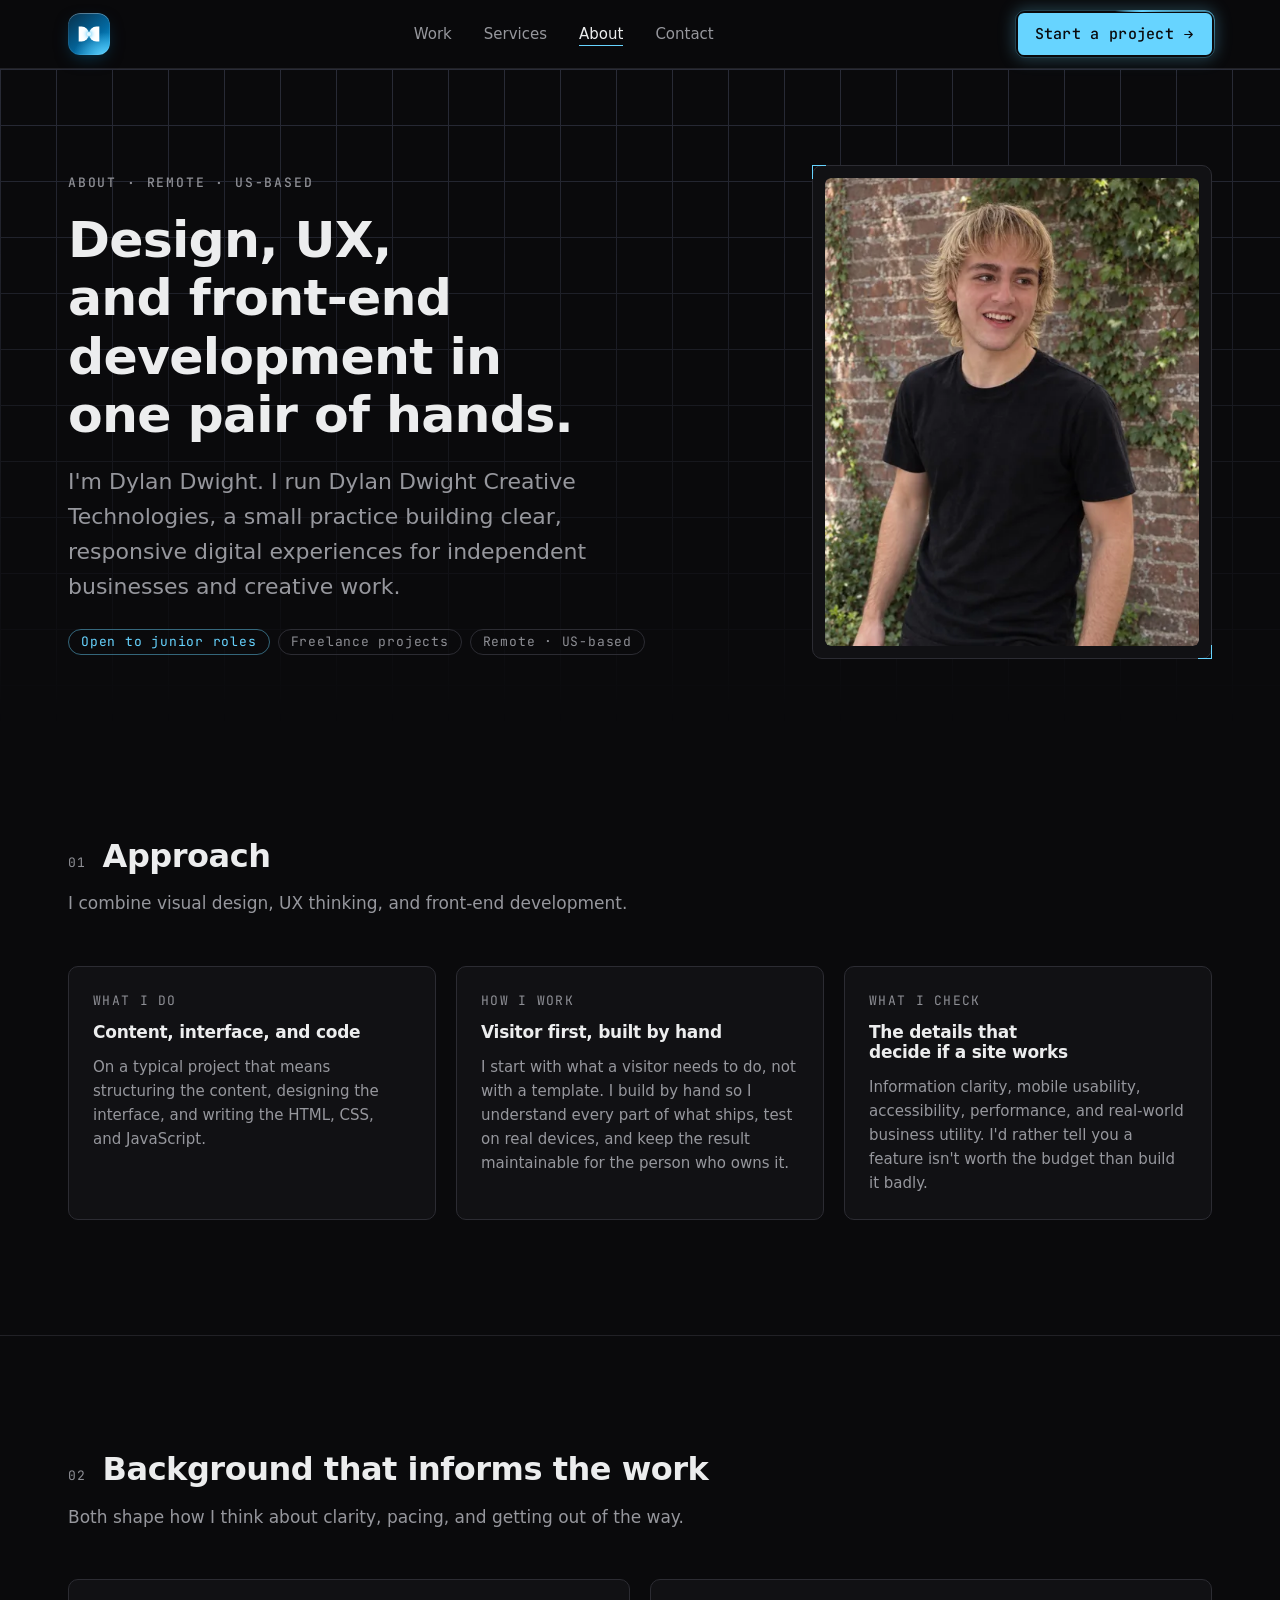
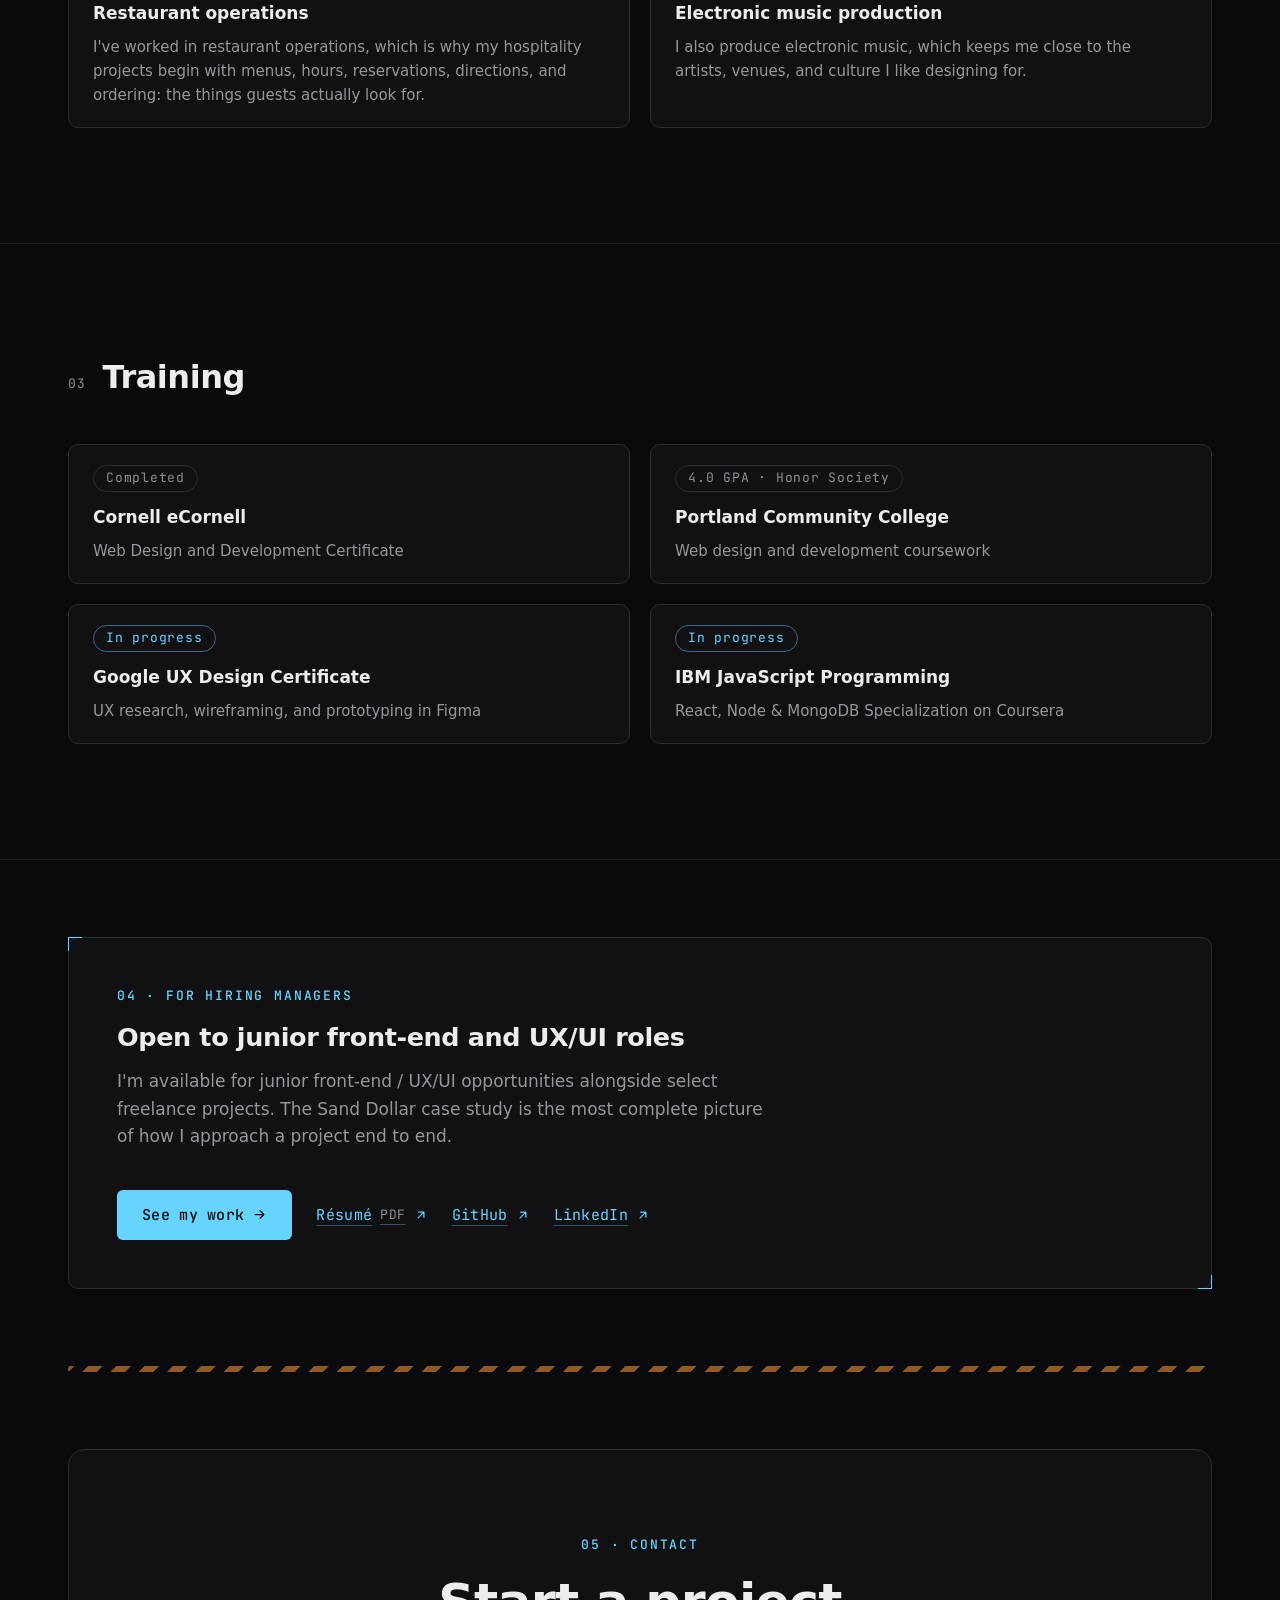
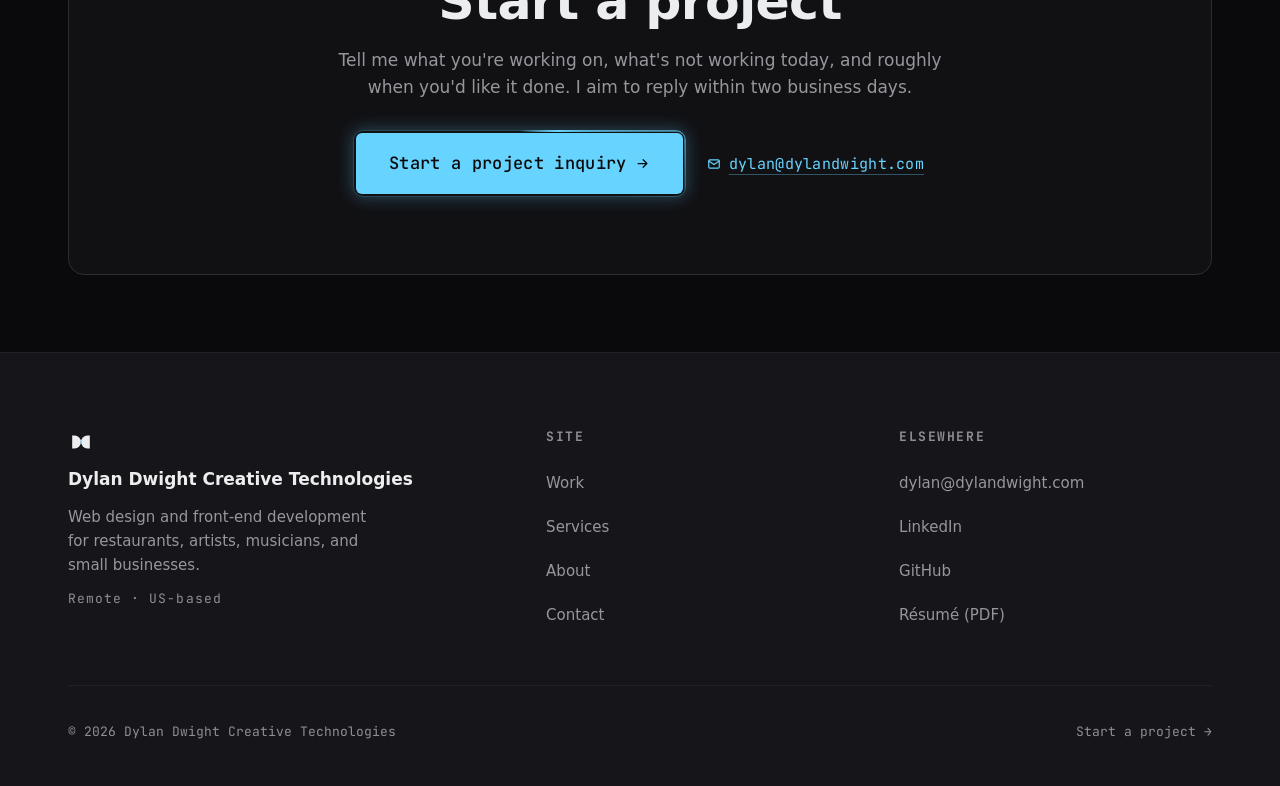
==== about/index.html @ 0a64e040 "Rebrand for remote work: drop NYC phone and Brooklyn location, offer Google Meet Removes the (347) n" ====
<!doctype html>
<html lang="en">
<head>
<meta charset="UTF-8" />
<meta name="viewport" content="width=device-width, initial-scale=1.0" />
<title>About — Dylan Dwight Creative Technologies</title>
<meta name="description" content="Dylan Dwight is a remote, US-based web designer and front-end developer combining visual design, UX thinking, and hand-coded front-end development for independent businesses and creative work." />
<meta name="theme-color" content="#0a0a0c" />

<link rel="canonical" href="https://dylandwight.com/about/" />

<meta property="og:type" content="website" />
<meta property="og:url" content="https://dylandwight.com/about/" />
<meta property="og:title" content="About — Dylan Dwight Creative Technologies" />
<meta property="og:description" content="Dylan Dwight is a remote, US-based web designer and front-end developer combining visual design, UX thinking, and hand-coded front-end development for independent businesses and creative work." />
<meta property="og:site_name" content="Dylan Dwight Creative Technologies" />
<meta property="og:image" content="https://dylandwight.com/assets/og/og-about.png" />
<meta property="og:image:width" content="1200" />
<meta property="og:image:height" content="630" />
<meta property="og:image:alt" content="About Dylan Dwight: design, UX, and front-end development in one pair of hands. Open to junior roles." />

<meta name="twitter:card" content="summary_large_image" />
<meta name="twitter:title" content="About — Dylan Dwight Creative Technologies" />
<meta name="twitter:description" content="Dylan Dwight is a remote, US-based web designer and front-end developer combining visual design, UX thinking, and hand-coded front-end development for independent businesses and creative work." />
<meta name="twitter:image" content="https://dylandwight.com/assets/og/og-about.png" />
<meta name="twitter:image:alt" content="About Dylan Dwight: design, UX, and front-end development in one pair of hands. Open to junior roles." />

<link rel="icon" href="/assets/favicon.svg" type="image/svg+xml" />
<link rel="icon" href="/assets/favicon-32.png" sizes="32x32" type="image/png" />
<link rel="apple-touch-icon" href="/assets/apple-touch-icon.png" />
<link rel="icon" href="/favicon.ico" sizes="48x48" />
<link rel="manifest" href="/site.webmanifest" />

<!-- Marks JS as available before first paint (progressive-enhancement styles key off html.js). -->
<script>document.documentElement.classList.add('js');</script>

<link rel="preconnect" href="https://api.fontshare.com" />
<link rel="preconnect" href="https://cdn.fontshare.com" crossorigin />
<link rel="preconnect" href="https://fonts.googleapis.com" />
<link rel="preconnect" href="https://fonts.gstatic.com" crossorigin />
<!-- One Fontshare request per family: the combined multi-family request has been observed
     returning the wrong second family, which left body text on the fallback font. -->
<link href="https://api.fontshare.com/v2/css?f[]=cabinet-grotesk@700&display=swap" rel="stylesheet" />
<link href="https://api.fontshare.com/v2/css?f[]=general-sans@400,500,600&display=swap" rel="stylesheet" />
<link href="https://fonts.googleapis.com/css2?family=JetBrains+Mono:wght@400;500;700&display=swap" rel="stylesheet" />

<link rel="stylesheet" href="/css/tokens.css" />
<link rel="stylesheet" href="/css/base.css" />
<link rel="stylesheet" href="/css/components.css" />
<link rel="stylesheet" href="/css/pages.css" />

<script type="application/ld+json">
{
  "@context": "https://schema.org",
  "@graph": [
    {
      "@type": "ProfessionalService",
      "@id": "https://dylandwight.com/#business",
      "name": "Dylan Dwight Creative Technologies",
      "url": "https://dylandwight.com/",
      "email": "dylan@dylandwight.com",
      "description": "Web design and front-end development for restaurants, artists, musicians, and small businesses.",
      "areaServed": "US",
      "founder": { "@id": "https://dylandwight.com/#person" },
      "sameAs": ["https://www.linkedin.com/in/dylan-dwight/", "https://github.com/DylanDwight"],
      "knowsAbout": ["Web design", "Front-end development", "UX/UI design", "Responsive design", "Web accessibility", "SEO foundations", "Website maintenance"]
    },
    {
      "@type": "Person",
      "@id": "https://dylandwight.com/#person",
      "name": "Dylan Dwight",
      "jobTitle": "Web designer and front-end developer",
      "url": "https://dylandwight.com/",
      "email": "dylan@dylandwight.com",
      "worksFor": { "@id": "https://dylandwight.com/#business" },
      "sameAs": ["https://www.linkedin.com/in/dylan-dwight/", "https://github.com/DylanDwight"]
    },
    {
      "@type": "WebSite",
      "@id": "https://dylandwight.com/#website",
      "url": "https://dylandwight.com/",
      "name": "Dylan Dwight Creative Technologies",
      "publisher": { "@id": "https://dylandwight.com/#business" }
    }
  ]
}
</script>
</head>
<body>

<a href="#main" class="skip-link">Skip to content</a>

<!-- ============ HEADER ============ -->
<header class="header" id="site-header">
  <div class="wrap header-inner">
    <a href="/" class="logo-link" aria-label="Dylan Dwight — home">
      <svg class="logo-mark" viewBox="0 0 64 60" fill="none" aria-hidden="true"><path d="M10 14 H16 A16 16 0 0 1 16 46 H10 Z" fill="currentColor"/><path d="M54 14 H48 A16 16 0 0 0 48 46 H54 Z" fill="currentColor"/><circle class="logo-node" cx="32" cy="30" r="2.5"/></svg>
    </a>

    <nav aria-label="Primary">
      <ul class="nav-links">
        <li><a href="/work/">Work</a></li>
<li><a href="/services/">Services</a></li>
<li><a href="/about/" aria-current="page">About</a></li>
<li><a href="/contact/">Contact</a></li>
      </ul>
    </nav>

    <div class="header-actions">
      <a class="btn btn-primary btn-compact btn-nav-cta" href="/contact/">Start a project<svg viewBox="0 0 24 24" fill="none" stroke="currentColor" stroke-width="2" stroke-linecap="round" stroke-linejoin="round" aria-hidden="true"><path d="M5 12h14M13 6l6 6-6 6"/></svg></a>
      <button class="icon-btn nav-toggle" type="button" data-mobile-nav-open aria-label="Open menu" aria-expanded="false" aria-controls="mobile-nav">
        <svg viewBox="0 0 24 24" fill="none" stroke="currentColor" stroke-width="2" stroke-linecap="round" stroke-linejoin="round" aria-hidden="true"><path d="M4 7h16M4 12h16M4 17h16"/></svg>
      </button>
    </div>
  </div>
</header>

<!-- Mobile drawer: hidden (out of the tab order) until opened -->
<div class="mobile-nav" id="mobile-nav" data-mobile-nav role="dialog" aria-modal="true" aria-label="Site menu" hidden>
  <div class="mobile-nav-top">
    <a href="/" class="logo-link" aria-label="Dylan Dwight — home">
      <svg class="logo-mark" viewBox="0 0 64 60" fill="none" aria-hidden="true"><path d="M10 14 H16 A16 16 0 0 1 16 46 H10 Z" fill="currentColor"/><path d="M54 14 H48 A16 16 0 0 0 48 46 H54 Z" fill="currentColor"/><circle class="logo-node" cx="32" cy="30" r="2.5"/></svg>
    </a>
    <button class="icon-btn" type="button" data-mobile-nav-close aria-label="Close menu">
      <svg viewBox="0 0 24 24" fill="none" stroke="currentColor" stroke-width="2" stroke-linecap="round" stroke-linejoin="round" aria-hidden="true"><path d="M6 6l12 12M18 6L6 18"/></svg>
    </button>
  </div>
  <nav aria-label="Mobile">
    <ul class="mobile-nav-links">
      <li><a href="/work/">Work</a></li>
<li><a href="/services/">Services</a></li>
<li><a href="/about/" aria-current="page">About</a></li>
<li><a href="/contact/">Contact</a></li>
    </ul>
  </nav>
  <div class="mobile-nav-cta">
    <a class="btn btn-primary" href="/contact/">Start a project</a>
  </div>
  <div class="mobile-nav-meta">
    <a href="mailto:dylan@dylandwight.com">dylan@dylandwight.com</a>
    <a href="https://www.linkedin.com/in/dylan-dwight/" target="_blank" rel="noopener noreferrer">LinkedIn<span class="sr-only"> (opens in a new tab)</span></a>
    <a href="https://github.com/DylanDwight" target="_blank" rel="noopener noreferrer">GitHub<span class="sr-only"> (opens in a new tab)</span></a>
    <a href="/resume/dylan-dwight-resume.pdf" target="_blank" rel="noopener">Résumé (PDF)<span class="sr-only"> (opens in a new tab)</span></a>
  </div>
</div>

<main id="main">

  <section class="page-hero" aria-labelledby="page-heading">
    <div class="grid-texture" aria-hidden="true"></div>
    <div class="wrap">
      <div class="about-grid">
        <div>
          <span class="eyebrow">About · Remote · US-based</span>
          <h1 id="page-heading">Design, UX, and front-end development in one pair of hands.</h1>
          <p class="lede">I'm Dylan Dwight. I run Dylan Dwight Creative Technologies, a small practice building clear, responsive digital experiences for independent businesses and creative work.</p>
          <div class="hero-chips">
            <span class="label-chip label-chip--accent">Open to junior roles</span>
            <span class="label-chip">Freelance projects</span>
            <span class="label-chip">Remote · US-based</span>
          </div>
        </div>
        <div class="corner-panel about-portrait">
          <span class="portrait-media">
            <picture>
              <source type="image/webp" srcset="/assets/img/about/portrait-480.webp 480w, /assets/img/about/portrait.webp 960w" sizes="(max-width: 900px) 80vw, 400px">
              <img src="/assets/img/about/portrait.jpg" srcset="/assets/img/about/portrait-480.jpg 480w, /assets/img/about/portrait.jpg 960w" sizes="(max-width: 900px) 80vw, 400px" width="960" height="1200" alt="Dylan Dwight, portrait." decoding="async">
            </picture>
          </span>
        </div>
      </div>
    </div>
  </section>

  <section class="section" aria-labelledby="approach-heading">
    <div class="wrap">
      <div class="section-intro">
        <div class="section-heading">
          <span class="section-index">01</span>
          <h2 id="approach-heading">Approach</h2>
        </div>
        <p class="lede">I combine visual design, UX thinking, and front-end development.</p>
      </div>
      <div class="service-grid" data-reveal>
        <div class="card service-item"><span class="service-index">WHAT I DO</span><h3>Content, interface, and code</h3><p>On a typical project that means structuring the content, designing the interface, and writing the HTML, CSS, and JavaScript.</p></div>
        <div class="card service-item"><span class="service-index">HOW I WORK</span><h3>Visitor first, built by hand</h3><p>I start with what a visitor needs to do, not with a template. I build by hand so I understand every part of what ships, test on real devices, and keep the result maintainable for the person who owns it.</p></div>
        <div class="card service-item"><span class="service-index">WHAT I CHECK</span><h3>The details that decide if a site works</h3><p>Information clarity, mobile usability, accessibility, performance, and real-world business utility. I'd rather tell you a feature isn't worth the budget than build it badly.</p></div>
      </div>
    </div>
  </section>

  <section class="section" aria-labelledby="background-heading">
    <div class="wrap">
      <div class="section-intro">
        <div class="section-heading">
          <span class="section-index">02</span>
          <h2 id="background-heading">Background that informs the work</h2>
        </div>
        <p class="lede">Both shape how I think about clarity, pacing, and getting out of the way.</p>
      </div>
      <ul class="audience-list" data-reveal>
        <li class="card"><strong>Restaurant operations</strong>I've worked in restaurant operations, which is why my hospitality projects begin with menus, hours, reservations, directions, and ordering: the things guests actually look for.</li>
        <li class="card"><strong>Electronic music production</strong>I also produce electronic music, which keeps me close to the artists, venues, and culture I like designing for.</li>
      </ul>
    </div>
  </section>

  <section class="section" aria-labelledby="training-heading">
    <div class="wrap">
      <div class="section-intro">
        <div class="section-heading">
          <span class="section-index">03</span>
          <h2 id="training-heading">Training</h2>
        </div>
      </div>
      <ul class="audience-list training-list" data-reveal>
        <li class="card"><span class="label-chip">Completed</span><strong>Cornell eCornell</strong>Web Design and Development Certificate</li>
        <li class="card"><span class="label-chip">4.0 GPA · Honor Society</span><strong>Portland Community College</strong>Web design and development coursework</li>
        <li class="card"><span class="label-chip label-chip--accent">In progress</span><strong>Google UX Design Certificate</strong>UX research, wireframing, and prototyping in Figma</li>
        <li class="card"><span class="label-chip label-chip--accent">In progress</span><strong>IBM JavaScript Programming</strong>React, Node &amp; MongoDB Specialization on Coursera</li>
      </ul>
    </div>
  </section>

  <section class="section section--tight" aria-labelledby="hiring-heading">
    <div class="wrap">
      <div class="corner-panel hiring-panel" data-reveal>
        <span class="eyebrow eyebrow--accent">04 · For hiring managers</span>
        <h2 id="hiring-heading">Open to junior front-end and UX/UI roles</h2>
        <p class="lede">I'm available for junior front-end / UX/UI opportunities alongside select freelance projects. The Sand Dollar case study is the most complete picture of how I approach a project end to end.</p>
        <div class="about-links">
          <a href="/work/" class="btn btn-primary">See my work <svg viewBox="0 0 24 24" fill="none" stroke="currentColor" stroke-width="2" stroke-linecap="round" stroke-linejoin="round" aria-hidden="true"><path d="M5 12h14M13 6l6 6-6 6"/></svg></a>
          <a href="/resume/dylan-dwight-resume.pdf" class="text-link" target="_blank" rel="noopener">Résumé <span class="work-card-meta">PDF</span> <svg viewBox="0 0 24 24" fill="none" stroke="currentColor" stroke-width="2" stroke-linecap="round" stroke-linejoin="round" aria-hidden="true"><path d="M7 17 17 7M8 7h9v9"/></svg><span class="sr-only"> (opens in a new tab)</span></a>
          <a href="https://github.com/DylanDwight" class="text-link" target="_blank" rel="noopener noreferrer">GitHub <svg viewBox="0 0 24 24" fill="none" stroke="currentColor" stroke-width="2" stroke-linecap="round" stroke-linejoin="round" aria-hidden="true"><path d="M7 17 17 7M8 7h9v9"/></svg><span class="sr-only"> (opens in a new tab)</span></a>
          <a href="https://www.linkedin.com/in/dylan-dwight/" class="text-link" target="_blank" rel="noopener noreferrer">LinkedIn <svg viewBox="0 0 24 24" fill="none" stroke="currentColor" stroke-width="2" stroke-linecap="round" stroke-linejoin="round" aria-hidden="true"><path d="M7 17 17 7M8 7h9v9"/></svg><span class="sr-only"> (opens in a new tab)</span></a>
        </div>
      </div>
    </div>
  </section>

  <div class="wrap"><div class="divider-hazard" aria-hidden="true"></div></div>

  <section class="section section--tight" aria-labelledby="cta-heading">
    <div class="wrap">
      <div class="cta-panel" data-reveal>
        <div class="grid-texture" aria-hidden="true"></div>
        <span class="eyebrow eyebrow--accent">05 · Contact</span>
        <h2 id="cta-heading">Start a project</h2>
        <p class="lede">Tell me what you're working on, what's not working today, and roughly when you'd like it done. I aim to reply within two business days.</p>
        <div class="cta-actions">
          <a href="/contact/#inquiry" class="btn btn-primary btn-lg">Start a project inquiry <svg viewBox="0 0 24 24" fill="none" stroke="currentColor" stroke-width="2" stroke-linecap="round" stroke-linejoin="round" aria-hidden="true"><path d="M5 12h14M13 6l6 6-6 6"/></svg></a>
          <a href="mailto:dylan@dylandwight.com" class="text-link"><svg viewBox="0 0 24 24" fill="none" stroke="currentColor" stroke-width="2" stroke-linecap="round" stroke-linejoin="round" aria-hidden="true"><rect x="3" y="5" width="18" height="14" rx="2"/><path d="m3 7 9 6 9-6"/></svg> dylan@dylandwight.com</a>
        </div>
      </div>
    </div>
  </section>

</main>

<!-- ============ FOOTER ============ -->
<footer class="footer">
  <div class="wrap">
    <div class="footer-grid">
      <div class="footer-brand">
        <svg class="logo-mark" viewBox="0 0 64 60" fill="none" aria-hidden="true"><path d="M10 14 H16 A16 16 0 0 1 16 46 H10 Z" fill="currentColor"/><path d="M54 14 H48 A16 16 0 0 0 48 46 H54 Z" fill="currentColor"/><circle class="logo-node" cx="32" cy="30" r="2.5"/></svg>
        <strong>Dylan Dwight Creative Technologies</strong>
        <p>Web design and front-end development for restaurants, artists, musicians, and small businesses.</p>
        <span class="mono">Remote · US-based</span>
      </div>
      <nav aria-label="Footer">
        <h2 class="footer-heading">Site</h2>
        <ul class="footer-list">
          <li><a href="/work/">Work</a></li>
          <li><a href="/services/">Services</a></li>
          <li><a href="/about/">About</a></li>
          <li><a href="/contact/">Contact</a></li>
        </ul>
      </nav>
      <div>
        <h2 class="footer-heading">Elsewhere</h2>
        <ul class="footer-list">
          <li><a href="mailto:dylan@dylandwight.com">dylan@dylandwight.com</a></li>
          <li><a href="https://www.linkedin.com/in/dylan-dwight/" target="_blank" rel="noopener noreferrer">LinkedIn<span class="sr-only"> (opens in a new tab)</span></a></li>
          <li><a href="https://github.com/DylanDwight" target="_blank" rel="noopener noreferrer">GitHub<span class="sr-only"> (opens in a new tab)</span></a></li>
          <li><a href="/resume/dylan-dwight-resume.pdf" target="_blank" rel="noopener">Résumé (PDF)<span class="sr-only"> (opens in a new tab)</span></a></li>
        </ul>
      </div>
    </div>
    <div class="footer-bottom">
      <span>© 2026 Dylan Dwight Creative Technologies</span>
      <a href="/contact/">Start a project →</a>
    </div>
  </div>
</footer>

<script type="module" src="/js/app.js"></script>
</body>
</html>
---- css/tokens.css ----
/* ============================================================
   DYLAN DWIGHT CREATIVE TECHNOLOGIES — Design tokens
   Direction: "Signal & Paper" — dark surfaces, one precise
   signal-blue accent, instrument-panel labels.

   The site is dark only. (The light theme and its toggle were
   removed in Oct 2026; they're in git history if needed.)
   ============================================================ */

:root {
  color-scheme: dark;

  /* Surfaces */
  --color-bg: #0a0a0c;
  --color-surface: #111114;
  --color-surface-2: #16161a;
  --color-surface-offset: #1b1b20;
  --color-divider: #212126;
  --color-border: #2c2c33;

  /* Text
     --color-text-subtle is the darkest "quiet" text that still passes
     WCAG AA (6.14:1 on --color-bg, 5.32:1 on offset). Use it for
     eyebrows, labels, indexes, tags, captions, and footer text.
     --color-text-faint is decorative only (rules, borders, hairlines).
     Never use it for words. */
  --color-text: #ecedee;
  --color-text-muted: #96979d;
  --color-text-subtle: #8e8f95;
  --color-text-faint: #5a5b62;
  --color-text-inverse: #0a0a0c;

  /* Primary accent — signal blue (11.7:1 on bg) */
  --color-primary: #67d4ff;

  /* Secondary accent — hazard amber (structural divider only) */
  --color-warning: #ff9d3d;

  --radius-sm: 0.25rem;
  --radius-md: 0.375rem;
  --radius-lg: 0.625rem;
  --radius-xl: 1rem;
  --radius-full: 9999px;

  --transition-interactive: 180ms cubic-bezier(0.16, 1, 0.3, 1);
  --ease-out: cubic-bezier(0.16, 1, 0.3, 1);

  --shadow-glow: 0 0 0 1px oklch(from var(--color-primary) l c h / 0.35), 0 0 32px oklch(from var(--color-primary) l c h / 0.18);

  --content-wide: 1240px;
  --measure-narrow: 38ch;
  --measure-default: 60ch;

  --font-display: 'Cabinet Grotesk', 'General Sans', system-ui, sans-serif;
  --font-body: 'General Sans', 'Inter', system-ui, sans-serif;
  --font-mono: 'JetBrains Mono', 'IBM Plex Mono', ui-monospace, monospace;

  /* Type scale */
  --text-xs: clamp(0.75rem, 0.7rem + 0.25vw, 0.8125rem);
  --text-sm: clamp(0.875rem, 0.83rem + 0.2vw, 0.9375rem);
  --text-base: clamp(1rem, 0.96rem + 0.2vw, 1.0625rem);
  --text-lg: clamp(1.125rem, 1.02rem + 0.5vw, 1.375rem);
  --text-xl: clamp(1.5rem, 1.25rem + 1vw, 2rem);
  --text-2xl: clamp(2rem, 1.4rem + 2.2vw, 3.25rem);
  --text-3xl: clamp(2.5rem, 1.2rem + 4vw, 4.75rem);

  /* Spacing */
  --space-1: 0.25rem;
  --space-2: 0.5rem;
  --space-3: 0.75rem;
  --space-4: 1rem;
  --space-5: 1.25rem;
  --space-6: 1.5rem;
  --space-8: 2rem;
  --space-10: 2.5rem;
  --space-12: 3rem;
  --space-16: 4rem;
  --space-20: 5rem;
  --space-24: 6rem;
  --space-32: 8rem;
}
---- css/base.css ----
/* ============================================================
   base.css — reset, element defaults, focus, motion, utilities
   ============================================================ */

*,
*::before,
*::after {
  box-sizing: border-box;
  margin: 0;
  padding: 0;
}

html {
  -moz-text-size-adjust: none;
  -webkit-text-size-adjust: none;
  text-size-adjust: none;
  -webkit-font-smoothing: antialiased;
  -moz-osx-font-smoothing: grayscale;
  text-rendering: optimizeLegibility;
  scroll-behavior: smooth;
  hanging-punctuation: first last;
  scroll-padding-top: var(--space-20);
}

body {
  min-height: 100dvh;
  line-height: 1.6;
  font-family: var(--font-body, sans-serif);
  font-size: var(--text-base);
  color: var(--color-text);
  background-color: var(--color-bg);
}

img,
picture,
video,
canvas,
svg {
  display: block;
  max-width: 100%;
  height: auto;
}

ul[role='list'],
ol[role='list'] {
  list-style: none;
}

input,
button,
textarea,
select {
  font: inherit;
  color: inherit;
}

h1,
h2,
h3,
h4,
h5,
h6 {
  text-wrap: balance;
  line-height: 1.15;
}

p,
li,
figcaption,
dd {
  text-wrap: pretty;
  max-width: 72ch;
}

a {
  color: var(--color-primary);
}

::selection {
  background: oklch(from var(--color-primary) l c h / 0.25);
  color: var(--color-text);
}

:focus-visible {
  outline: 2px solid var(--color-primary);
  outline-offset: 3px;
  border-radius: var(--radius-sm);
}

button {
  cursor: pointer;
  background: none;
  border: none;
}

table {
  border-collapse: collapse;
  width: 100%;
}

/* Only interactive elements animate state changes. */
a,
button,
[role='button'],
[role='link'],
input,
textarea,
select {
  transition:
    color var(--transition-interactive),
    background var(--transition-interactive),
    border-color var(--transition-interactive),
    box-shadow var(--transition-interactive);
}

@media (prefers-reduced-motion: reduce) {
  *,
  *::before,
  *::after {
    animation-duration: 0.01ms !important;
    animation-iteration-count: 1 !important;
    transition-duration: 0.01ms !important;
    scroll-behavior: auto !important;
  }
}

/* Visually hidden, still announced */
.sr-only {
  position: absolute;
  width: 1px;
  height: 1px;
  padding: 0;
  margin: -1px;
  overflow: hidden;
  clip: rect(0, 0, 0, 0);
  white-space: nowrap;
  border-width: 0;
}

/* Skip link: hidden until focused, then becomes a visible button
   pinned to the top-left so keyboard users can see and use it. */
.skip-link {
  position: absolute;
  top: var(--space-3);
  left: var(--space-3);
  z-index: 200;
  padding: var(--space-3) var(--space-5);
  font-family: var(--font-mono);
  font-size: var(--text-sm);
  color: var(--color-text-inverse);
  background: var(--color-primary);
  border-radius: var(--radius-md);
  text-decoration: none;
  transform: translateY(-200%);
  opacity: 0;
}
.skip-link:focus-visible {
  transform: translateY(0);
  opacity: 1;
  outline-offset: 2px;
}

/* Scroll lock while the mobile drawer is open */
body.is-locked {
  overflow: hidden;
}
---- css/components.css ----
/* ============================================================
   components.css — shared UI components
   Order: layout primitives → text primitives → buttons → header
   → drawer → footer → cards & panels → figures
   → reveal → responsive
   ============================================================ */

/* ---------- Layout primitives ---------- */

.wrap {
  width: 100%;
  max-width: var(--content-wide);
  margin-inline: auto;
  padding-inline: clamp(var(--space-5), 5vw, var(--space-12));
}

.section {
  padding-block: clamp(var(--space-16), 9vw, var(--space-32));
  position: relative;
}
.section--tight {
  padding-block: clamp(var(--space-10), 6vw, var(--space-20));
}
.section + .section {
  border-top: 1px solid var(--color-divider);
}

.divider-hazard {
  height: 6px;
  width: 100%;
  background: repeating-linear-gradient(
    -45deg,
    var(--color-warning) 0px,
    var(--color-warning) 10px,
    transparent 10px,
    transparent 20px
  );
  opacity: 0.55;
  /* Stripes crawl sideways like caution tape and the amber pulses
     slowly. One stripe period along x is 20px * sqrt(2). */
  background-size: 28.2843px 100%;
  border-radius: 3px;
  animation:
    hazard-crawl 2.4s linear infinite,
    hazard-pulse 3.2s ease-in-out infinite alternate;
}
@keyframes hazard-crawl {
  to { background-position-x: 28.2843px; }
}
@keyframes hazard-pulse {
  from {
    opacity: 0.45;
    box-shadow: 0 0 0 transparent;
  }
  to {
    opacity: 0.95;
    box-shadow: 0 0 12px 1px color-mix(in srgb, var(--color-warning) 55%, transparent);
  }
}
@media (prefers-reduced-motion: reduce) {
  .divider-hazard { animation: none; }
}

/* ---------- Text primitives ---------- */

.eyebrow {
  display: inline-flex;
  align-items: center;
  gap: var(--space-2);
  font-family: var(--font-mono);
  font-size: var(--text-xs);
  letter-spacing: 0.14em;
  text-transform: uppercase;
  color: var(--color-text-subtle);
  font-weight: 500;
}
.eyebrow--accent {
  color: var(--color-primary);
}
.eyebrow--wrap {
  flex-wrap: wrap;
  row-gap: var(--space-1);
  max-width: none;
}
.eyebrow--wrap .eyebrow-sep {
  color: var(--color-text-subtle);
}

.mono {
  font-family: var(--font-mono);
  font-size: var(--text-xs);
  letter-spacing: 0.08em;
  color: var(--color-text-subtle);
}

h1,
h2,
h3 {
  font-family: var(--font-display);
  font-weight: 700;
  letter-spacing: -0.015em;
}

.section-heading {
  display: flex;
  align-items: baseline;
  gap: var(--space-4);
  margin-bottom: var(--space-4);
}
.section-heading .section-index {
  font-family: var(--font-mono);
  font-size: var(--text-xs);
  letter-spacing: 0.1em;
  color: var(--color-text-subtle);
}
.section-heading h2 {
  font-size: var(--text-xl);
}
.section-heading a {
  display: inline-block;
  color: inherit;
  text-decoration: none;
  /* grow the hit area to 44px without moving the heading */
  padding-block: 0.625rem;
  margin-block: -0.625rem;
}
.section-heading a:hover {
  color: var(--color-primary);
}

.lede {
  color: var(--color-text-muted);
  font-size: var(--text-base);
  max-width: var(--measure-default);
}
.section-intro {
  margin-bottom: clamp(var(--space-8), 5vw, var(--space-12));
}

.label-chip {
  display: inline-flex;
  align-items: center;
  gap: var(--space-2);
  font-family: var(--font-mono);
  font-size: var(--text-xs);
  letter-spacing: 0.06em;
  color: var(--color-text-subtle);
  border: 1px solid var(--color-border);
  border-radius: var(--radius-full);
  padding: 2px var(--space-3);
  white-space: nowrap;
}
.label-chip--accent {
  color: var(--color-primary);
  border-color: oklch(from var(--color-primary) l c h / 0.45);
}

.text-link {
  display: inline-flex;
  align-items: center;
  gap: var(--space-2);
  min-height: 44px;
  font-family: var(--font-mono);
  font-size: var(--text-sm);
  letter-spacing: 0.02em;
  color: var(--color-primary);
  text-decoration: underline;
  text-decoration-color: oklch(from var(--color-primary) l c h / 0.35);
  text-decoration-thickness: 1px;
  text-underline-offset: 5px;
  width: fit-content;
  overflow-wrap: anywhere;
  transition: color var(--transition-interactive), text-decoration-color var(--transition-interactive);
}
.text-link:hover {
  text-decoration-color: var(--color-primary);
}
.text-link svg {
  width: 14px;
  height: 14px;
  transition: transform var(--transition-interactive);
}
.text-link:hover svg {
  transform: translate(2px, -2px);
}

/* ---------- Buttons ---------- */

.btn {
  display: inline-flex;
  align-items: center;
  justify-content: center;
  gap: var(--space-2);
  font-family: var(--font-mono);
  font-size: var(--text-sm);
  font-weight: 500;
  letter-spacing: 0.02em;
  padding: var(--space-3) var(--space-6);
  min-height: 44px;
  border-radius: var(--radius-md);
  border: 1px solid transparent;
  text-align: center;
  transition: transform var(--transition-interactive), box-shadow var(--transition-interactive),
    text-decoration-color var(--transition-interactive);
  text-decoration: underline 1.5px transparent;
  text-underline-offset: 0.3em;
}
/* Hover: the button presses in like a hardware key. No colour change and
   no glow: it sinks 1px and takes an inner shadow along the top edge.
   Clicking presses it a little further. The label gets an underline while
   pressed. */
.btn:hover {
  transform: translateY(1px);
  text-decoration-color: currentColor;
  box-shadow:
    inset 0 2px 4px rgb(0 0 0 / 0.35),
    inset 0 0 0 1px rgb(0 0 0 / 0.12);
}
.btn:active {
  transform: translateY(2px);
  box-shadow:
    inset 0 3px 6px rgb(0 0 0 / 0.45),
    inset 0 0 0 1px rgb(0 0 0 / 0.18);
}
@media (prefers-reduced-motion: reduce) {
  .btn:hover,
  .btn:active { transform: none; }
}
/* inline-block keeps the button underline off small meta text like "10 pages" */
.btn .work-card-meta {
  display: inline-block;
}
.btn svg {
  width: 15px;
  height: 15px;
  flex-shrink: 0;
}
.btn-primary {
  background: var(--color-primary);
  color: var(--color-text-inverse);
}
/* CTA ring: the header "Start a project" button and the primary button in
   the bottom-of-page contact panel. A hairline ring sits 4px outside the
   button with a soft steady halo, and a brighter arc travels slowly around
   it. Reduced motion keeps the ring and halo, without the moving arc. */
@property --cta-angle {
  syntax: '<angle>';
  inherits: false;
  initial-value: 0deg;
}
.btn-nav-cta,
.cta-panel .btn-primary:not(.btn-submit) {
  position: relative;
}
.btn-nav-cta::before,
.btn-nav-cta::after,
.cta-panel .btn-primary:not(.btn-submit)::before,
.cta-panel .btn-primary:not(.btn-submit)::after {
  content: '';
  position: absolute;
  inset: -4px;
  border-radius: calc(var(--radius-md) + 4px);
  pointer-events: none;
}
/* Halo: hairline ring + soft glow */
.btn-nav-cta::after,
.cta-panel .btn-primary:not(.btn-submit)::after {
  border: 1px solid oklch(from var(--color-primary) l c h / 0.28);
  box-shadow: 0 0 16px 1px oklch(from var(--color-primary) l c h / 0.28);
  transition: box-shadow var(--transition-interactive), border-color var(--transition-interactive);
}
/* Travelling arc, masked to a 1.5px ring */
.btn-nav-cta::before,
.cta-panel .btn-primary:not(.btn-submit)::before {
  padding: 1.5px;
  background: conic-gradient(
    from var(--cta-angle),
    transparent 0deg,
    var(--color-primary) 50deg,
    transparent 110deg,
    transparent 360deg
  );
  -webkit-mask: linear-gradient(#000 0 0) content-box, linear-gradient(#000 0 0);
  -webkit-mask-composite: xor;
  mask: linear-gradient(#000 0 0) content-box, linear-gradient(#000 0 0);
  mask-composite: exclude;
  animation: cta-orbit 4.5s linear infinite;
}
/* Ring CTAs don't press in or underline. On hover they cast a drop
   shadow and the label turns bold (monospace, so the width doesn't shift). */
.btn-nav-cta:hover,
.btn-nav-cta:active,
.cta-panel .btn-primary:not(.btn-submit):hover,
.cta-panel .btn-primary:not(.btn-submit):active {
  transform: none;
  text-decoration-color: transparent;
  box-shadow: 0 8px 22px -6px rgb(0 0 0 / 0.75);
  font-weight: 700;
}
@keyframes cta-orbit {
  to {
    --cta-angle: 360deg;
  }
}
.btn-nav-cta svg {
  width: 13px;
  height: 13px;
  transition: transform var(--transition-interactive);
}
.btn-nav-cta:hover svg,
.btn-nav-cta:focus-visible svg {
  transform: translateX(3px);
}
@media (prefers-reduced-motion: reduce) {
  .btn-nav-cta::before,
  .cta-panel .btn-primary:not(.btn-submit)::before {
    animation: none;
  }
}

.btn-secondary {
  background: transparent;
  color: var(--color-text);
  border-color: var(--color-border);
}
/* On the dark outlined button an inner shadow alone is invisible, so the
   pressed face also sinks a shade darker. */
.btn-secondary:hover {
  background: rgb(0 0 0 / 0.35);
  text-decoration-color: var(--color-primary);
}
.btn-compact {
  padding: var(--space-2) var(--space-4);
  min-height: 38px;
}
.btn-lg {
  padding: var(--space-4) var(--space-8);
  font-size: var(--text-base);
}

.icon-btn {
  display: inline-flex;
  align-items: center;
  justify-content: center;
  width: 44px;
  height: 44px;
  border: 1px solid var(--color-border);
  border-radius: var(--radius-md);
  color: var(--color-text-muted);
  background: var(--color-surface);
}
.icon-btn:hover {
  color: var(--color-text);
  border-color: var(--color-primary);
  box-shadow: var(--shadow-glow);
}
.icon-btn svg {
  width: 18px;
  height: 18px;
}

/* ---------- Header ---------- */

.header {
  position: sticky;
  top: 0;
  z-index: 50;
  background: var(--color-bg);
  border-bottom: 1px solid var(--color-divider);
}
@media (min-width: 721px) {
  .header {
    background: oklch(from var(--color-bg) l c h / 0.82);
    backdrop-filter: blur(14px);
    -webkit-backdrop-filter: blur(14px);
  }
}
.header-inner {
  display: flex;
  align-items: center;
  justify-content: space-between;
  gap: var(--space-6);
  padding-block: var(--space-3);
  min-height: 68px;
}

.logo-link {
  display: inline-flex;
  align-items: center;
  gap: var(--space-3);
  color: var(--color-text);
  text-decoration: none;
  min-height: 44px;
}
.logo-mark {
  width: 30px;
  height: 28px;
  color: var(--color-text);
  flex-shrink: 0;
}
.logo-mark .logo-node {
  fill: var(--color-primary);
}
.nav-links {
  display: flex;
  align-items: center;
  gap: var(--space-8);
  list-style: none;
}
.nav-links a {
  display: inline-flex;
  align-items: center;
  min-height: 44px;
  color: var(--color-text-muted);
  text-decoration: none;
  font-size: var(--text-sm);
  font-weight: 500;
  position: relative;
}
.nav-links a::after {
  content: '';
  position: absolute;
  left: 0;
  bottom: 10px;
  width: 0;
  height: 1px;
  background: var(--color-primary);
  transition: width var(--transition-interactive);
}
.nav-links a:hover,
.nav-links a[aria-current='page'] {
  color: var(--color-text);
}
.nav-links a:hover::after,
.nav-links a[aria-current='page']::after {
  width: 100%;
}
.nowrap {
  white-space: nowrap;
}

.header-actions {
  display: flex;
  align-items: center;
  gap: var(--space-3);
}
.nav-toggle {
  display: none;
}

/* ---------- Mobile drawer ---------- */

.mobile-nav {
  position: fixed;
  inset: 0;
  z-index: 100;
  background: var(--color-bg);
  display: flex;
  flex-direction: column;
  padding: var(--space-6);
  overflow-y: auto;
}
.mobile-nav[hidden] {
  display: none;
}
.mobile-nav-top {
  display: flex;
  justify-content: space-between;
  align-items: center;
  margin-bottom: var(--space-10);
}
.mobile-nav-links {
  display: flex;
  flex-direction: column;
  gap: var(--space-2);
  list-style: none;
}
.mobile-nav-links a {
  display: flex;
  align-items: center;
  min-height: 48px;
  font-family: var(--font-display);
  font-size: var(--text-xl);
  font-weight: 700;
  color: var(--color-text);
  text-decoration: none;
  padding-block: var(--space-2);
}
.mobile-nav-links a[aria-current='page'] {
  color: var(--color-primary);
}
.mobile-nav-cta {
  margin-top: var(--space-8);
  display: flex;
  flex-direction: column;
  gap: var(--space-3);
}
.mobile-nav-meta {
  margin-top: auto;
  padding-top: var(--space-8);
  display: flex;
  flex-direction: column;
  gap: 0;
  font-family: var(--font-mono);
  font-size: var(--text-sm);
  border-top: 1px dashed var(--color-divider);
}
.mobile-nav-meta a {
  display: inline-flex;
  align-items: center;
  min-height: 44px;
  color: var(--color-text-muted);
  text-decoration: none;
  overflow-wrap: anywhere;
}
.mobile-nav-meta a:hover {
  color: var(--color-primary);
}

/* ---------- Footer ---------- */

.footer {
  border-top: 1px solid var(--color-divider);
  padding-block: clamp(var(--space-12), 6vw, var(--space-20)) var(--space-8);
  background: var(--color-surface-2);
}
.footer-grid {
  display: grid;
  grid-template-columns: 1.4fr 1fr 1fr;
  gap: var(--space-10);
  margin-bottom: var(--space-12);
}
.footer-brand {
  display: flex;
  flex-direction: column;
  gap: var(--space-3);
}
.footer-brand .logo-mark {
  width: 26px;
  height: 24px;
}
.footer-brand strong {
  font-family: var(--font-display);
  font-weight: 700;
  font-size: var(--text-base);
}
.footer-brand p {
  color: var(--color-text-muted);
  font-size: var(--text-sm);
  max-width: var(--measure-narrow);
}
.footer-heading {
  font-family: var(--font-mono);
  font-size: var(--text-xs);
  letter-spacing: 0.12em;
  text-transform: uppercase;
  color: var(--color-text-subtle);
  margin-bottom: var(--space-4);
}
.footer-list {
  list-style: none;
  display: flex;
  flex-direction: column;
  gap: 0;
}
.footer-list a {
  display: inline-flex;
  align-items: center;
  min-height: 44px;
  color: var(--color-text-muted);
  text-decoration: none;
  font-size: var(--text-sm);
  overflow-wrap: anywhere;
}
.footer-list a:hover {
  color: var(--color-primary);
}
.footer-bottom {
  display: flex;
  justify-content: space-between;
  align-items: center;
  gap: var(--space-4);
  flex-wrap: wrap;
  padding-top: var(--space-6);
  border-top: 1px solid var(--color-divider);
  font-family: var(--font-mono);
  font-size: var(--text-xs);
  color: var(--color-text-subtle);
}
.footer-bottom a {
  display: inline-flex;
  align-items: center;
  min-height: 44px;
  color: var(--color-text-subtle);
  text-decoration: none;
}
.footer-bottom a:hover {
  color: var(--color-primary);
}

/* ---------- Grid texture (hero, panels) ---------- */

.grid-texture {
  position: absolute;
  inset: 0;
  pointer-events: none;
  overflow: hidden;
  z-index: 0;
  --grid-line: color-mix(in oklch, var(--color-primary) 18%, var(--color-divider));
  background-image:
    linear-gradient(var(--grid-line) 1px, transparent 1px),
    linear-gradient(90deg, var(--grid-line) 1px, transparent 1px);
  background-size: 56px 56px;
  mask-image: linear-gradient(to bottom, #000 30%, transparent 98%);
  -webkit-mask-image: linear-gradient(to bottom, #000 30%, transparent 98%);
}

/* ---------- Cards ---------- */

.card {
  border: 1px solid var(--color-border);
  border-radius: var(--radius-lg);
  background: var(--color-surface);
  position: relative;
}

.work-card {
  padding: var(--space-6);
  display: flex;
  flex-direction: column;
  gap: var(--space-5);
  overflow: hidden;
}
.work-card--featured {
  grid-column: span 2;
  display: grid;
  grid-template-columns: 1fr 1.15fr;
  gap: var(--space-8);
  align-items: center;
  padding: var(--space-8);
}
.work-card--featured .work-card-body {
  display: flex;
  flex-direction: column;
  gap: var(--space-5);
}
.work-card-top {
  display: flex;
  justify-content: space-between;
  align-items: center;
  gap: var(--space-3);
  flex-wrap: wrap;
}
.work-card-index {
  font-family: var(--font-mono);
  font-size: var(--text-xs);
  color: var(--color-text-subtle);
  letter-spacing: 0.08em;
}
.work-card h3,
.work-card h2 {
  font-size: var(--text-lg);
}
.work-card--featured h3,
.work-card--featured h2 {
  font-size: var(--text-xl);
}
.work-card-summary {
  color: var(--color-text);
  font-weight: 500;
  font-size: var(--text-base);
}
.work-card p {
  color: var(--color-text-muted);
  font-size: var(--text-sm);
}
.work-card-tags {
  display: flex;
  flex-wrap: wrap;
  gap: var(--space-2);
}
.tag {
  font-family: var(--font-mono);
  font-size: 0.6875rem;
  padding: var(--space-1) var(--space-3);
  background: var(--color-surface-offset);
  border-radius: var(--radius-sm);
  color: var(--color-text-subtle);
  letter-spacing: 0.04em;
}
.work-card-links {
  display: flex;
  flex-wrap: wrap;
  gap: var(--space-4) var(--space-6);
  align-items: center;
  margin-top: auto;
}

.work-card-meta {
  font-family: var(--font-mono);
  font-size: var(--text-xs);
  font-weight: 400;
  color: var(--color-text-subtle);
  letter-spacing: 0.04em;
}

/* One confirmed, sourced result on a project card. The label carries the
   metric's source and date range, so it is never read as a combined figure. */
.work-card .work-card-result {
  display: flex;
  align-items: baseline;
  flex-wrap: wrap;
  gap: var(--space-1) var(--space-3);
  padding: var(--space-3) var(--space-4);
  border-left: 2px solid var(--color-primary);
  background: var(--color-surface-2);
  border-radius: 0 var(--radius-sm) var(--radius-sm) 0;
  font-family: var(--font-mono);
  font-size: var(--text-xs);
  letter-spacing: 0.02em;
  color: var(--color-text-subtle);
}
.work-card-result strong {
  font-family: var(--font-display);
  font-size: var(--text-xl);
  font-weight: 700;
  letter-spacing: 0;
  line-height: 1;
  color: var(--color-text);
}

/* Project screenshot */
.work-shot {
  display: block;
  width: 100%;
  height: auto;
  object-fit: cover;
  border-radius: var(--radius-md);
  background: var(--color-surface-offset);
}
/* Grid-card screenshots share one frame so paired cards line up */
.work-card:not(.work-card--featured) > .work-shot,
.work-card:not(.work-card--featured) > .work-shot-link > .work-shot {
  aspect-ratio: 1440 / 774;
  object-fit: cover;
  object-position: top;
}

.work-card--progress {
  border-style: dashed;
  background: var(--color-surface-2);
}
.work-card--progress .artifact-row {
  display: grid;
  grid-template-columns: repeat(2, 1fr);
  gap: var(--space-3);
}

/* ---------- Service items ---------- */

.service-grid {
  display: grid;
  grid-template-columns: repeat(3, 1fr);
  gap: var(--space-5);
}
.service-item {
  padding: var(--space-6);
  display: flex;
  flex-direction: column;
  gap: var(--space-3);
}
.service-item .service-index {
  font-family: var(--font-mono);
  font-size: var(--text-xs);
  color: var(--color-text-subtle);
  letter-spacing: 0.1em;
}
.service-item h3 {
  font-size: var(--text-base);
  font-weight: 700;
}
.service-item p {
  color: var(--color-text-muted);
  font-size: var(--text-sm);
}

/* ---------- Process steps ---------- */

.process-steps {
  list-style: none;
  counter-reset: step;
  display: grid;
  grid-template-columns: repeat(5, 1fr);
  gap: var(--space-6);
  position: relative;
}
.process-steps::before {
  content: '';
  position: absolute;
  top: 17px;
  left: 0;
  right: 0;
  height: 1px;
  background: var(--color-border);
}
.process-steps li {
  counter-increment: step;
  position: relative;
  padding-top: var(--space-12);
  max-width: none;
}
.process-steps li::before {
  content: counter(step, decimal-leading-zero);
  position: absolute;
  top: 0;
  left: 0;
  display: inline-flex;
  align-items: center;
  justify-content: center;
  height: 34px;
  padding-inline: var(--space-3);
  font-family: var(--font-mono);
  font-size: var(--text-xs);
  letter-spacing: 0.1em;
  color: var(--color-primary);
  background: var(--color-bg);
  border: 1px solid var(--color-primary);
  border-radius: var(--radius-full);
}
.process-steps h3 {
  font-size: var(--text-base);
  margin-bottom: var(--space-2);
}
.process-steps p {
  color: var(--color-text-muted);
  font-size: var(--text-sm);
}

/* ---------- CTA panel ---------- */

.cta-panel {
  border: 1px solid var(--color-border);
  border-radius: var(--radius-xl);
  background: var(--color-surface);
  padding: clamp(var(--space-10), 8vw, var(--space-20));
  text-align: center;
  position: relative;
  overflow: hidden;
}
.cta-panel > * {
  position: relative;
  z-index: 1;
}
.cta-panel .grid-texture {
  opacity: 0.6;
}
.cta-panel h2 {
  font-size: var(--text-2xl);
  margin-top: var(--space-4);
}
.cta-panel .lede {
  margin-inline: auto;
  margin-top: var(--space-4);
}
.cta-actions {
  display: flex;
  justify-content: center;
  align-items: center;
  gap: var(--space-4) var(--space-6);
  margin-top: var(--space-8);
  flex-wrap: wrap;
}

/* ---------- Page hero (inner pages) ---------- */

.page-hero {
  padding-block: clamp(var(--space-12), 8vw, var(--space-24)) clamp(var(--space-10), 6vw, var(--space-16));
  position: relative;
  overflow: hidden;
}
.page-hero .grid-texture {
  mask-image: linear-gradient(to bottom, rgb(0 0 0 / 0.7), transparent);
  -webkit-mask-image: linear-gradient(to bottom, rgb(0 0 0 / 0.7), transparent);
}
.page-hero .wrap {
  position: relative;
  z-index: 1;
}
.page-hero h1 {
  font-size: var(--text-2xl);
  margin-top: var(--space-4);
  max-width: 22ch;
}
.page-hero .lede {
  margin-top: var(--space-5);
  font-size: var(--text-lg);
}
.page-hero .lede + .lede {
  font-size: var(--text-base);
  margin-top: var(--space-4);
}

/* ---------- Corner-marked panel (schematic, figures) ---------- */

.corner-panel {
  position: relative;
  border: 1px solid var(--color-border);
  border-radius: var(--radius-lg);
  background: var(--color-surface);
}
.corner-panel::before,
.corner-panel::after {
  content: '';
  position: absolute;
  width: 14px;
  height: 14px;
  border: 1px solid var(--color-primary);
  pointer-events: none;
}
.corner-panel::before {
  top: -1px;
  left: -1px;
  border-right: none;
  border-bottom: none;
}
.corner-panel::after {
  bottom: -1px;
  right: -1px;
  border-left: none;
  border-top: none;
}

/* ---------- Reveal (progressive enhancement) ----------
   Only hides content when JS is running (html.js) and the user
   has not asked for reduced motion. Without JS everything is
   visible immediately. */

html.js [data-reveal] {
  opacity: 0;
  transform: translateY(12px);
  transition:
    opacity 0.6s var(--ease-out),
    transform 0.6s var(--ease-out);
}
html.js [data-reveal].is-visible {
  opacity: 1;
  transform: none;
}
@media (prefers-reduced-motion: reduce) {
  html.js [data-reveal] {
    opacity: 1;
    transform: none;
    transition: none;
  }
}

/* ---------- Responsive ---------- */

@media (max-width: 1024px) {
  .service-grid {
    grid-template-columns: repeat(2, 1fr);
  }
  .process-steps {
    grid-template-columns: repeat(3, 1fr);
  }
  .process-steps::before {
    display: none;
  }
}

@media (max-width: 860px) {
  .work-card--featured {
    grid-template-columns: 1fr;
  }
  .footer-grid {
    grid-template-columns: 1fr 1fr;
  }
  .footer-grid > :first-child {
    grid-column: span 2;
  }
}

@media (max-width: 720px) {
  .nav-links,
  .header-actions .btn {
    display: none;
  }
  .nav-toggle {
    display: inline-flex;
  }
  .process-steps {
    grid-template-columns: 1fr;
    gap: var(--space-8);
  }
  .process-steps li {
    padding-top: 0;
    padding-left: var(--space-16);
    max-width: 60ch;
  }
  .service-grid {
    grid-template-columns: 1fr;
  }
  .cta-actions {
    flex-direction: column;
    align-items: stretch;
  }
  .cta-actions .btn {
    width: 100%;
  }
  .cta-actions .text-link {
    align-self: center;
  }
  .btn-lg {
    font-size: var(--text-sm);
    padding-inline: var(--space-5);
  }
  .work-card--progress .artifact-row {
    grid-template-columns: repeat(2, 1fr);
    gap: var(--space-2);
  }
}

@media (max-width: 480px) {
  .wrap {
    padding-inline: var(--space-5);
  }
  .footer-grid {
    grid-template-columns: 1fr;
    gap: var(--space-8);
  }
  .footer-grid > :first-child {
    grid-column: span 1;
  }
  .work-card,
  .work-card--featured,
  .service-item {
    padding: var(--space-5);
  }
  .work-card--featured {
    gap: var(--space-5);
  }
  .cta-panel {
    padding: var(--space-8) var(--space-5);
    border-radius: var(--radius-lg);
  }
  .cta-panel h2 {
    font-size: var(--text-xl);
  }
  .section-heading {
    gap: var(--space-3);
  }
  .work-card-links {
    flex-direction: column;
    align-items: flex-start;
    gap: var(--space-2);
  }
  .footer-bottom {
    flex-direction: column;
    align-items: flex-start;
    gap: var(--space-2);
  }
}
.artifact-link {
  display: block;
  border-radius: var(--radius-md);
  overflow: hidden;
  border: 1px solid var(--color-border);
  background: #fff;
}
.artifact-link img {
  display: block;
  width: 100%;
  height: auto;
  transition: transform var(--transition-interactive, 180ms ease);
}
.artifact-link:hover img {
  transform: scale(1.03);
}
.artifact-link:focus-visible {
  outline: 2px solid var(--color-primary);
  outline-offset: 2px;
}
.artifact-caption {
  display: block;
  margin-top: var(--space-1);
  font-size: var(--text-xs);
  color: var(--color-text-muted);
}
@media (prefers-reduced-motion: reduce) {
  .artifact-link img { transition: none; }
  .artifact-link:hover img { transform: none; }
}
.artifact-row figure {
  margin: 0;
  min-width: 0;
}
.artifact-row figure:last-child:nth-child(odd) {
  grid-column: 1 / -1;
}
.work-shot-link {
  display: block;
  border-radius: var(--radius-md);
  overflow: hidden;
}
.work-shot-link .work-shot {
  transition: transform 300ms ease;
}
.work-shot-link:hover .work-shot {
  transform: scale(1.02);
}
.work-shot-link:focus-visible {
  outline: 2px solid var(--color-primary);
  outline-offset: 3px;
}
@media (prefers-reduced-motion: reduce) {
  .work-shot-link .work-shot { transition: none; }
  .work-shot-link:hover .work-shot { transform: none; }
}

/* Nav logo tile */
.logo-link .logo-mark {
  width: 42px;
  height: 42px;
  padding: 6px;
  border-radius: 12px;
  color: #fff;
  background:
    radial-gradient(120% 90% at 85% 100%, rgb(103 212 255 / 0.85), transparent 60%),
    linear-gradient(140deg, #082f49 0%, #0369a1 60%, #0ea5e9 100%);
  box-shadow:
    inset 0 1px 0 rgb(255 255 255 / 0.25),
    inset 0 0 0 1px rgb(255 255 255 / 0.08),
    0 6px 18px -6px rgb(3 105 161 / 0.6);
  transition: transform 250ms ease, box-shadow 250ms ease;
}
.logo-link .logo-mark path {
  transition: transform 250ms ease;
  transform-box: fill-box;
}
.logo-link .logo-mark .logo-node {
  fill: #e0f7ff;
  r: 4.5px;
  filter: drop-shadow(0 0 3px #67d4ff) drop-shadow(0 0 6px #38bdf8);
  animation: logo-pulse 2.8s ease-in-out infinite;
}
.logo-link:hover .logo-mark,
.logo-link:focus-visible .logo-mark {
  transform: translateY(-1px);
  box-shadow:
    inset 0 1px 0 rgb(255 255 255 / 0.3),
    inset 0 0 0 1px rgb(255 255 255 / 0.12),
    0 10px 24px -6px rgb(56 189 248 / 0.7);
}
.logo-link:hover .logo-mark path:first-child { transform: translateX(-2px); }
.logo-link:hover .logo-mark path:nth-child(2) { transform: translateX(2px); }
@keyframes logo-pulse {
  0%, 100% { opacity: 1; }
  50% { opacity: 0.55; }
}
@media (prefers-reduced-motion: reduce) {
  .logo-link .logo-mark,
  .logo-link .logo-mark path { transition: none; }
  .logo-link .logo-mark .logo-node { animation: none; }
  .logo-link:hover .logo-mark path { transform: none; }
}
---- css/pages.css ----
/* ============================================================
   pages.css — page-specific layouts
   Home · Services · Contact · 404 · Case study
   ============================================================ */

/* ---------- Home: hero ---------- */

.hero {
  position: relative;
  overflow: hidden;
  padding-block: clamp(var(--space-12), 8vw, var(--space-32)) clamp(var(--space-12), 7vw, var(--space-24));
  border-bottom: 1px solid var(--color-divider);
}
.hero-glow {
  position: absolute;
  top: -10%;
  right: -5%;
  width: 40vw;
  height: 40vw;
  max-width: 520px;
  max-height: 520px;
  background: radial-gradient(circle, oklch(from var(--color-primary) l c h / 0.12), transparent 70%);
  z-index: 0;
  pointer-events: none;
}
.hero-inner {
  position: relative;
  z-index: 1;
  display: grid;
  grid-template-columns: minmax(0, 1fr);
  gap: clamp(var(--space-10), 6vw, var(--space-20));
  align-items: center;
}
.hero-copy {
  display: flex;
  flex-direction: column;
  gap: var(--space-6);
}
.hero h1 {
  font-size: clamp(2.25rem, 1rem + 3.6vw, 4.5rem);
  line-height: 1.04;
  max-width: 16ch;
}
.hero .lede {
  font-size: var(--text-lg);
  max-width: 48ch;
}
.hero-availability {
  display: flex;
  align-items: center;
  gap: var(--space-3);
  font-family: var(--font-mono);
  font-size: var(--text-sm);
  color: var(--color-text-muted);
  line-height: 1.5;
}
.hero-availability::before {
  content: '';
  width: 8px;
  height: 8px;
  border-radius: var(--radius-full);
  background: var(--color-primary);
  box-shadow: 0 0 10px oklch(from var(--color-primary) l c h / 0.7);
  flex-shrink: 0;
}
/* Hiring path: direct links for recruiters, kept quieter than the main CTAs */
.hero-hiring {
  display: flex;
  flex-wrap: wrap;
  align-items: center;
  gap: 0 var(--space-5);
  margin-top: calc(var(--space-4) * -1);
  padding-left: calc(8px + var(--space-3));
}
.hero-hiring-label {
  font-family: var(--font-mono);
  font-size: var(--text-sm);
  color: var(--color-text);
  font-weight: 500;
}

.hero-actions {
  display: flex;
  gap: var(--space-4);
  flex-wrap: wrap;
  margin-top: var(--space-2);
}

/* ---------- Home: work grid ---------- */

.work-grid {
  display: grid;
  grid-template-columns: repeat(2, 1fr);
  gap: var(--space-5);
}
.work-more {
  margin-top: var(--space-8);
  display: flex;
  justify-content: space-between;
  align-items: center;
  gap: var(--space-4);
  flex-wrap: wrap;
}

/* ---------- Home: about preview ---------- */

.about-grid {
  display: grid;
  grid-template-columns: 1.1fr 0.9fr;
  gap: clamp(var(--space-10), 6vw, var(--space-16));
  align-items: center;
}
.about-copy p {
  color: var(--color-text-muted);
  font-size: var(--text-base);
}
.about-copy p + p {
  margin-top: var(--space-4);
}
.about-copy strong {
  color: var(--color-text);
  font-weight: 600;
}
.hero-chips {
  display: flex;
  flex-wrap: wrap;
  gap: var(--space-2);
  margin-top: var(--space-6);
}
.training-list li .label-chip {
  margin-bottom: var(--space-3);
}
.hiring-panel {
  padding: clamp(var(--space-8), 5vw, var(--space-12));
  display: flex;
  flex-direction: column;
  gap: var(--space-4);
}
.hiring-panel .lede {
  max-width: var(--measure-default);
}
.about-portrait {
  padding: var(--space-3);
  max-width: 400px;
  justify-self: end;
  width: 100%;
}
.about-portrait--home {
  max-width: 340px;
  transition: transform 250ms ease;
}
.about-portrait--home:hover {
  transform: translateY(-2px);
}
.about-portrait img {
  display: block;
  width: 100%;
  height: auto;
  border-radius: var(--radius-md);
}
.about-links {
  display: flex;
  flex-wrap: wrap;
  gap: var(--space-4) var(--space-6);
  margin-top: var(--space-6);
  align-items: center;
}

/* ---------- Services page ---------- */

.services-index {
  display: flex;
  flex-wrap: wrap;
  gap: var(--space-2);
  margin-top: var(--space-8);
  list-style: none;
}
.services-index a {
  display: inline-flex;
  align-items: center;
  min-height: 44px;
  padding-inline: var(--space-4);
  font-family: var(--font-mono);
  font-size: var(--text-xs);
  letter-spacing: 0.06em;
  color: var(--color-text-muted);
  text-decoration: none;
  border: 1px solid var(--color-border);
  border-radius: var(--radius-full);
  background: var(--color-surface);
}
.services-index a:hover {
  color: var(--color-primary);
  border-color: var(--color-primary);
}

.service-block {
  display: grid;
  grid-template-columns: minmax(0, 0.9fr) minmax(0, 1.1fr);
  gap: clamp(var(--space-8), 5vw, var(--space-16));
  padding-block: clamp(var(--space-10), 6vw, var(--space-16));
  border-top: 1px solid var(--color-divider);
  scroll-margin-top: var(--space-20);
}
.service-block:first-of-type {
  border-top: none;
}
.service-block-head {
  display: flex;
  flex-direction: column;
  gap: var(--space-3);
  align-items: flex-start;
}
.service-block-head .service-index {
  font-family: var(--font-mono);
  font-size: var(--text-xs);
  color: var(--color-text-subtle);
  letter-spacing: 0.1em;
}
.service-block h2 {
  font-size: var(--text-xl);
  max-width: 18ch;
}
.service-block-fit {
  font-family: var(--font-mono);
  font-size: var(--text-xs);
  letter-spacing: 0.04em;
  color: var(--color-text-subtle);
  border-left: 2px solid var(--color-primary);
  padding-left: var(--space-3);
  line-height: 1.6;
  max-width: 40ch;
}
.service-block-body p {
  color: var(--color-text-muted);
}
.service-block-body p + p {
  margin-top: var(--space-4);
}
.includes {
  margin-top: var(--space-6);
}
.includes-label {
  font-family: var(--font-mono);
  font-size: var(--text-xs);
  letter-spacing: 0.12em;
  text-transform: uppercase;
  color: var(--color-text-subtle);
  margin-bottom: var(--space-3);
  display: block;
}
.includes ul {
  list-style: none;
  /* Balanced multi-column flow: items pack top-to-bottom with a consistent
     gap, so unequal item heights no longer create empty rows. */
  column-count: 2;
  column-gap: var(--space-8);
}
.includes li {
  position: relative;
  padding-left: var(--space-5);
  padding-block: var(--space-1);
  font-size: var(--text-sm);
  color: var(--color-text);
  line-height: 1.5;
  break-inside: avoid;
  -webkit-column-break-inside: avoid;
  max-width: none;
}
.includes li::before {
  content: '';
  position: absolute;
  left: 0;
  top: calc(var(--space-1) + 0.7em);
  width: 8px;
  height: 1px;
  background: var(--color-primary);
}
.service-note {
  margin-top: var(--space-6);
  color: var(--color-text-muted);
  font-size: var(--text-sm);
  border-top: 1px dashed var(--color-divider);
  padding-top: var(--space-4);
}

.audience-list {
  list-style: none;
  display: grid;
  grid-template-columns: repeat(2, 1fr);
  gap: var(--space-5);
}
.audience-list li {
  padding: var(--space-5) var(--space-6);
  color: var(--color-text-muted);
  font-size: var(--text-sm);
  max-width: none;
}
.audience-list strong {
  display: block;
  color: var(--color-text);
  font-family: var(--font-display);
  font-weight: 700;
  font-size: var(--text-base);
  margin-bottom: var(--space-2);
}
.audience-note {
  margin-top: var(--space-6);
  color: var(--color-text-muted);
  font-size: var(--text-sm);
}

.faq {
  display: grid;
  grid-template-columns: repeat(2, 1fr);
  gap: var(--space-8) var(--space-12);
}
.faq > div {
  border-top: 1px solid var(--color-divider);
  padding-top: var(--space-5);
}
.faq h3 {
  font-size: var(--text-base);
  margin-bottom: var(--space-2);
}
.faq p {
  color: var(--color-text-muted);
  font-size: var(--text-sm);
}

/* ---------- Contact page ---------- */

.contact-layout {
  display: grid;
  grid-template-columns: minmax(0, 1.2fr) minmax(0, 0.8fr);
  gap: clamp(var(--space-8), 5vw, var(--space-16));
  align-items: start;
}
.inquiry-panel {
  text-align: left;
  padding: clamp(var(--space-8), 5vw, var(--space-12));
}
.inquiry-panel h2 {
  font-size: var(--text-xl);
  margin-top: var(--space-3);
}
.inquiry-panel .lede {
  margin-top: var(--space-4);
}
.inquiry-action {
  margin-top: var(--space-8);
  display: flex;
  flex-direction: column;
  gap: var(--space-4);
  align-items: flex-start;
}
.inquiry-meta {
  display: flex;
  flex-wrap: wrap;
  gap: var(--space-2) var(--space-4);
  font-family: var(--font-mono);
  font-size: var(--text-xs);
  letter-spacing: 0.06em;
  color: var(--color-text-subtle);
}
.inquiry-meta span + span::before {
  content: '·';
  margin-right: var(--space-4);
}
.next-steps {
  list-style: none;
  counter-reset: step;
  display: flex;
  flex-direction: column;
  gap: var(--space-5);
  margin-top: var(--space-6);
}
.next-steps li {
  counter-increment: step;
  position: relative;
  padding-left: var(--space-12);
  color: var(--color-text-muted);
  max-width: none;
}
.next-steps li::before {
  content: counter(step, decimal-leading-zero);
  position: absolute;
  left: 0;
  top: 0.1em;
  font-family: var(--font-mono);
  font-size: var(--text-xs);
  letter-spacing: 0.1em;
  color: var(--color-primary);
}
.next-steps strong {
  display: block;
  color: var(--color-text);
  font-weight: 600;
}
.contact-side {
  display: flex;
  flex-direction: column;
  gap: var(--space-8);
}
.contact-side h2 {
  font-size: var(--text-lg);
  margin-bottom: var(--space-3);
}
.contact-side p {
  color: var(--color-text-muted);
  font-size: var(--text-sm);
}
.contact-side .contact-links {
  display: flex;
  flex-direction: column;
  gap: var(--space-2);
  margin-top: var(--space-4);
}
.contact-side .contact-links a {
  font-family: var(--font-mono);
  font-size: var(--text-sm);
  color: var(--color-text);
  text-decoration: none;
  min-height: 44px;
  display: inline-flex;
  align-items: center;
  gap: var(--space-2);
  overflow-wrap: anywhere;
}
.contact-side .contact-links a:hover {
  color: var(--color-primary);
}
.contact-side .contact-links svg {
  width: 14px;
  height: 14px;
}
.payment-note {
  margin-top: var(--space-6);
  padding-top: var(--space-4);
  border-top: 1px dashed var(--color-divider);
  color: var(--color-text-muted);
  font-size: var(--text-sm);
}

/* ---------- 404 ---------- */

.not-found {
  min-height: 60vh;
  display: flex;
  align-items: center;
  position: relative;
  overflow: hidden;
}
.not-found .wrap {
  position: relative;
  z-index: 1;
}
.not-found h1 {
  font-size: var(--text-3xl);
  margin-top: var(--space-4);
}
.not-found .lede {
  margin-top: var(--space-5);
}
.not-found-links {
  display: flex;
  flex-wrap: wrap;
  gap: var(--space-4);
  margin-top: var(--space-8);
}

/* ---------- Responsive ---------- */

@media (max-width: 960px) {
  .hero-inner {
    grid-template-columns: 1fr;
  }
  .hero h1 {
    max-width: 20ch;
  }
  .service-block {
    grid-template-columns: 1fr;
    gap: var(--space-6);
  }
  .contact-layout {
    grid-template-columns: 1fr;
  }
}

@media (max-width: 860px) {
  .about-grid {
    grid-template-columns: 1fr;
  }
  .about-portrait {
    order: -1;
    justify-self: start;
    max-width: 260px;
  }
  .faq {
    grid-template-columns: 1fr;
  }
}

@media (max-width: 720px) {
  .work-grid {
    grid-template-columns: 1fr;
  }
  .work-card--featured {
    grid-column: span 1;
  }
  .hero-actions {
    flex-direction: column;
    align-items: stretch;
  }
  .audience-list {
    grid-template-columns: 1fr;
  }
  .includes ul {
    column-count: 1;
  }
  .inquiry-action .btn {
    width: 100%;
  }
  .not-found-links {
    flex-direction: column;
  }
}

@media (max-width: 480px) {
  .hero ~ .section .cta-actions .text-link {
    align-self: center;
  }
  .hero {
    padding-top: var(--space-10);
  }
  .hero h1 {
    font-size: clamp(2rem, 9.5vw, 2.75rem);
    max-width: none;
  }
  .hero .lede {
    font-size: var(--text-base);
  }
  .hero-copy {
    gap: var(--space-5);
  }
    .about-grid {
    gap: var(--space-8);
  }
  .inquiry-panel {
    padding: var(--space-6) var(--space-5);
  }
  .inquiry-meta {
    flex-direction: column;
    gap: var(--space-1);
  }
  .inquiry-meta span + span::before {
    content: none;
    margin: 0;
  }
  .next-steps li {
    padding-left: var(--space-10);
  }
  .process-steps li {
    padding-left: var(--space-14, 3.5rem);
  }
}

/* ---------- Portrait hover hello (home only) ---------- */
.portrait-media {
  position: relative;
  display: block;
  border-radius: var(--radius-md);
  overflow: hidden;
}
.about-portrait--home .portrait-media img {
  transition: transform 600ms cubic-bezier(.2,.7,.2,1);
  transform-origin: 50% 30%;
}
.about-portrait--home:hover .portrait-media img,
.about-portrait--home:focus-visible .portrait-media img {
  transform: scale(1.03);
}
/* Speech bubble near the head; sits outside .portrait-media so it isn't clipped */
.about-portrait--home {
  position: relative;
}
.portrait-bubble {
  position: absolute;
  top: 9%;
  right: -6%;
  z-index: 2;
  padding: 10px 14px;
  border-radius: 18px 18px 18px 4px;
  font-family: var(--font-body, inherit);
  font-size: 0.875rem;
  font-weight: 600;
  white-space: nowrap;
  color: #04121f;
  background: #e0f7ff;
  box-shadow: 0 10px 24px -8px rgb(3 105 161 / 0.55), 0 0 0 1px rgb(103 212 255 / 0.6);
  opacity: 0;
  scale: 0.6;
  transform-origin: 0% 100%;
  transition: opacity 180ms ease, scale 380ms cubic-bezier(.34,1.56,.64,1);
  pointer-events: none;
}
.portrait-bubble::after {
  content: "";
  position: absolute;
  left: -7px;
  bottom: 0;
  width: 14px;
  height: 14px;
  background: inherit;
  clip-path: polygon(100% 0, 100% 100%, 0 100%);
}
.portrait-bubble-wave {
  display: inline-block;
  transform-origin: 70% 80%;
}
.about-portrait--home:hover .portrait-bubble,
.about-portrait--home:focus-visible .portrait-bubble {
  opacity: 1;
  scale: 1;
}
.about-portrait--home:hover .portrait-bubble-wave,
.about-portrait--home:focus-visible .portrait-bubble-wave {
  animation: portrait-wave 1s ease-in-out 0.2s 3;
}
@keyframes portrait-wave {
  0%, 100% { rotate: 0deg; }
  25% { rotate: 18deg; }
  50% { rotate: -10deg; }
  75% { rotate: 12deg; }
}
@media (max-width: 860px) {
  .portrait-bubble { top: 3%; right: -12%; font-size: 0.8125rem; }
}
@media (prefers-reduced-motion: reduce) {
  .about-portrait--home .portrait-media img,
  .portrait-bubble { transition: none; }
  .about-portrait--home:hover .portrait-media img { transform: none; }
  .about-portrait--home:hover .portrait-bubble-wave { animation: none; }
}

/* ============================================================
   Case study: Sand Dollar (/work/sand-dollar/)
   Uses the site's own palette (signal blue accents), like every
   other page.
   ============================================================ */

/* ---------- Reading progress ----------
   Minimal: a thin signal-blue bar across the top, and a matching line
   beside the TOC that fills down to the current reading position.
   js/case-study.js sets --cs-progress (0-1) and --cs-toc-fill (px).
   Both are hidden without JS. */

.cs-progress,
.cs-toc-rail {
  display: none;
}
html.js .cs-progress {
  display: block;
  position: fixed;
  inset: 0 0 auto;
  height: 2px;
  z-index: 60;
  pointer-events: none;
  background: var(--color-primary);
  transform: scaleX(var(--cs-progress, 0));
  transform-origin: left;
}
html.js .cs-toc-rail {
  display: block;
  position: absolute;
  top: 0;
  bottom: 0;
  left: -1px;
  width: 2px;
  pointer-events: none;
  background: var(--color-primary);
  clip-path: inset(0 0 calc(100% - var(--cs-toc-fill, 0px)) 0);
}

.cs-hero .wrap {
  display: flex;
  flex-direction: column;
  gap: var(--space-5);
}
.cs-hero h1 {
  max-width: 20ch;
  margin-top: 0;
}
.cs-subtitle {
  display: block;
  color: var(--color-text-muted);
  font-size: 0.6em;
  margin-top: var(--space-2);
}
.cs-hero .lede {
  margin-top: 0;
  max-width: 56ch;
}
.cs-back {
  min-height: 32px;
}
.cs-back:hover svg {
  transform: translateX(-2px);
}
.cs-facts {
  display: grid;
  grid-template-columns: repeat(4, minmax(0, 1fr));
  gap: var(--space-4) var(--space-6);
  padding-block: var(--space-5);
  border-block: 1px solid var(--color-divider);
}
.cs-facts dt,
.cs-table--kv dt,
.cs-cap,
.cs-toc-title,
.cs-kicker span,
.cs-metric-panel header p,
.cs-timeline-date,
.cs-eco-label {
  font-family: var(--font-mono);
  font-size: var(--text-xs);
  letter-spacing: 0.06em;
  color: var(--color-text-subtle);
}
.cs-facts dt {
  text-transform: uppercase;
  letter-spacing: 0.12em;
  margin-bottom: var(--space-1);
}
.cs-facts dd {
  font-weight: 500;
  font-size: var(--text-sm);
}
.cs-facts dd span {
  display: block;
  font-weight: 400;
  color: var(--color-text-muted);
}
.cs-hero-actions {
  display: flex;
  flex-wrap: wrap;
  gap: var(--space-3);
}
.cs-hero-actions .work-card-meta {
  color: inherit;
  opacity: 0.75;
}
.cs-hero-shot {
  margin-top: var(--space-6);
  padding: var(--space-3);
}
.cs-hero-shot img {
  width: 100%;
}
.cs-hero-shot .cs-cap {
  margin-top: var(--space-3);
}

/* ---------- Layout: sticky table of contents + article ---------- */

.cs-layout {
  display: grid;
  grid-template-columns: 220px minmax(0, 1fr);
  gap: clamp(var(--space-8), 5vw, var(--space-16));
  align-items: start;
  padding-block: var(--space-12) var(--space-16);
}
.cs-toc {
  position: sticky;
  top: calc(var(--space-20) + var(--space-4));
  max-height: calc(100dvh - var(--space-32));
  overflow-y: auto;
}
.cs-toc-title {
  text-transform: uppercase;
  letter-spacing: 0.12em;
  margin-bottom: var(--space-3);
}
.cs-toc ol {
  position: relative;
  list-style: none;
  border-left: 1px solid var(--color-divider);
}
.cs-toc a {
  position: relative;
  display: block;
  padding: var(--space-1) 0 var(--space-1) var(--space-4);
  font-size: var(--text-sm);
  color: var(--color-text-muted);
  text-decoration: none;
  transition: color var(--transition-interactive);
}
.cs-toc a:hover {
  color: var(--color-text);
}
.cs-toc a[aria-current='true'] {
  color: var(--color-text);
  font-weight: 500;
}

.cs-body {
  min-width: 0;
  max-width: 760px;
}
.cs-section {
  padding-block: var(--space-12);
  border-top: 1px solid var(--color-divider);
}
.cs-section:first-child {
  padding-top: 0;
  border-top: 0;
}
.cs-section > * + *,
.cs-split > div > * + *,
.cs-compare figure > * + *,
.cs-note > * + *,
.cs-card > * + *,
.cs-takeaway > * + * {
  margin-top: var(--space-4);
}
.cs-section h2 {
  font-size: var(--text-xl);
}
.cs-section > h2 + *,
.cs-section > h3 + * {
  margin-top: var(--space-3);
}
.cs-section h3 {
  font-size: var(--text-lg);
}
.cs-section > h3,
.cs-section .cs-h2-sub {
  margin-top: var(--space-10);
}
.cs-body p,
.cs-body li {
  color: var(--color-text-muted);
  max-width: var(--measure-default);
}
.cs-body ul:not([role]),
.cs-body ol:not([role]) {
  padding-left: var(--space-5);
}
.cs-body ul:not([role]) li + li,
.cs-body ol:not([role]) li + li {
  margin-top: var(--space-2);
}
.cs-body li::marker {
  color: var(--color-primary);
}
.cs-intro {
  font-size: var(--text-lg);
  color: var(--color-text) !important;
}
.cs-fine {
  font-size: var(--text-sm);
  font-style: italic;
}
.cs-kicker {
  display: flex;
  flex-wrap: wrap;
  align-items: baseline;
  gap: var(--space-1) var(--space-3);
}
.cs-kicker span {
  font-weight: 400;
}

/* ---------- Figures ---------- */

/* Case study images have their frame (browser window, phone, or photo
   mat) baked into the file, so the img itself is unstyled. */
.cs-figure img {
  width: 100%;
}
.cs-figure--narrow {
  max-width: 280px;
}
.cs-cap {
  display: flex;
  flex-wrap: wrap;
  align-items: center;
  gap: var(--space-2);
  margin-top: var(--space-2);
  line-height: 1.5;
}
.cs-phones {
  display: grid;
  grid-template-columns: repeat(4, minmax(0, 1fr));
  gap: var(--space-4);
}
.cs-split {
  display: grid;
  grid-template-columns: minmax(0, 1.3fr) minmax(0, 1fr);
  gap: var(--space-8);
  align-items: start;
}
.cs-section > .cs-split {
  margin-top: var(--space-10);
}
.cs-compare {
  display: grid;
  grid-template-columns: repeat(2, minmax(0, 1fr));
  gap: var(--space-6);
  align-items: start;
}

/* ---------- Lists as tiles ---------- */

.cs-glance,
.cs-skills,
.cs-stats {
  display: grid;
  grid-template-columns: repeat(2, minmax(0, 1fr));
  gap: var(--space-3);
}
.cs-glance li,
.cs-skills li,
.cs-stats li {
  display: flex;
  flex-direction: column;
  gap: var(--space-1);
  padding: var(--space-4);
  border: 1px solid var(--color-border);
  border-radius: var(--radius-md);
  background: var(--color-surface);
}
.cs-glance strong,
.cs-stats strong {
  font-family: var(--font-display);
  font-size: var(--text-xl);
  line-height: 1.1;
  color: var(--color-text);
}
.cs-glance span,
.cs-skills span,
.cs-stats span {
  font-size: var(--text-sm);
  color: var(--color-text-muted);
}
.cs-skills strong {
  font-size: var(--text-sm);
  color: var(--color-text);
}
.cs-skills {
  grid-template-columns: repeat(3, minmax(0, 1fr));
}

.cs-path {
  display: grid;
  grid-template-columns: repeat(4, minmax(0, 1fr));
  gap: var(--space-3);
  counter-reset: none;
}
.cs-path li {
  display: flex;
  flex-direction: column;
  gap: var(--space-1);
  padding: var(--space-4);
  border-top: 2px solid var(--color-primary);
  background: var(--color-surface);
  border-radius: 0 0 var(--radius-md) var(--radius-md);
}
.cs-path-n {
  font-family: var(--font-mono);
  font-size: var(--text-xs);
  color: var(--color-primary);
}
.cs-path strong {
  color: var(--color-text);
}
.cs-path li > span:last-child {
  font-size: var(--text-sm);
  color: var(--color-text-muted);
}

/* ---------- Tables ---------- */

.cs-table-scroll {
  overflow-x: auto;
  border: 1px solid var(--color-border);
  border-radius: var(--radius-md);
}
.cs-table-scroll:focus-visible {
  outline: 2px solid var(--color-primary);
  outline-offset: 2px;
}
table.cs-table {
  width: 100%;
  min-width: 480px;
  border-collapse: collapse;
  font-size: var(--text-sm);
  background: var(--color-surface);
}
table.cs-table th {
  text-align: left;
  font-family: var(--font-mono);
  font-size: var(--text-xs);
  font-weight: 500;
  letter-spacing: 0.06em;
  color: var(--color-text-subtle);
  background: var(--color-surface-2);
}
table.cs-table th,
table.cs-table td {
  padding: var(--space-3) var(--space-4);
  border-bottom: 1px solid var(--color-divider);
  vertical-align: top;
}
table.cs-table tr:last-child td {
  border-bottom: 0;
}
table.cs-table td:first-child {
  color: var(--color-text-muted);
}
.cs-table--kv {
  border: 1px solid var(--color-border);
  border-radius: var(--radius-md);
  background: var(--color-surface);
  font-size: var(--text-sm);
}
.cs-table--kv > div {
  display: grid;
  grid-template-columns: 11rem minmax(0, 1fr);
  gap: var(--space-4);
  padding: var(--space-3) var(--space-4);
}
.cs-table--kv > div + div {
  border-top: 1px solid var(--color-divider);
}

/* ---------- Ecosystem ---------- */

.cs-eco {
  display: grid;
  grid-template-columns: auto minmax(0, 1fr) minmax(0, 1fr);
  gap: var(--space-6);
  align-items: center;
  padding: var(--space-6);
}
.cs-eco-hub {
  display: grid;
  place-content: center;
  text-align: center;
  width: 8.5rem;
  aspect-ratio: 1;
  border-radius: var(--radius-full);
  background: var(--color-text);
  color: var(--color-bg);
}
.cs-eco-hub strong {
  font-family: var(--font-display);
  font-size: var(--text-lg);
}
.cs-eco-hub span {
  font-family: var(--font-mono);
  font-size: var(--text-xs);
  opacity: 0.8;
}
.cs-eco-group ul {
  display: grid;
  gap: var(--space-2);
  margin-top: var(--space-3);
}
.cs-eco-group li {
  display: flex;
  flex-direction: column;
  padding: var(--space-2) var(--space-3);
  border: 1.5px solid var(--color-primary);
  border-radius: var(--radius-md);
  font-size: var(--text-sm);
}
.cs-eco-group--linked li {
  border: 1.5px dashed var(--color-text-faint);
}
.cs-eco-group li strong {
  color: var(--color-text);
}
.cs-eco-group li span {
  font-size: var(--text-xs);
}
.cs-eco-label {
  display: flex;
  align-items: center;
  gap: var(--space-2);
}
.cs-eco-key {
  width: 20px;
  border-top: 2px solid var(--color-primary);
}
.cs-eco-key--dashed {
  border-top: 2px dashed var(--color-text-faint);
}

/* ---------- Navigation map ---------- */

.cs-navmap {
  display: grid;
  gap: var(--space-3);
}
.cs-navmap-row {
  display: grid;
  grid-template-columns: 5rem auto minmax(0, 1fr);
  gap: var(--space-4);
  align-items: center;
  padding: var(--space-4);
  border: 1px solid var(--color-border);
  border-radius: var(--radius-md);
  background: var(--color-surface);
}
.cs-navmap-row .label-chip {
  justify-self: start;
}
.cs-navmap-items {
  display: flex;
  flex-wrap: wrap;
  gap: var(--space-2);
}
.cs-navmap-items li {
  font-family: var(--font-mono);
  font-size: var(--text-xs);
  padding: var(--space-1) var(--space-3);
  border-radius: var(--radius-sm);
  background: var(--color-surface-offset);
  color: var(--color-text) !important;
}
.cs-navmap-items li.is-cta {
  background: var(--color-primary);
  color: var(--color-surface) !important;
}
.cs-navmap-row p {
  font-size: var(--text-sm);
}

/* ---------- Cards, notes, metrics ---------- */

.cs-cols {
  display: grid;
  grid-template-columns: repeat(2, minmax(0, 1fr));
  gap: var(--space-4);
}
.cs-card {
  padding: var(--space-5);
}
.cs-card ul {
  font-size: var(--text-sm);
}
.cs-note,
.cs-takeaway {
  padding: var(--space-5) var(--space-6);
  border-left: 2px solid var(--color-primary);
  background: var(--color-surface-2);
  border-radius: 0 var(--radius-md) var(--radius-md) 0;
}
.cs-section > .cs-note,
.cs-section > .cs-takeaway {
  margin-top: var(--space-8);
}
.cs-takeaway p {
  color: var(--color-text);
  font-size: var(--text-lg);
}
.cs-metrics {
  display: grid;
  grid-template-columns: minmax(0, 1fr);
  gap: var(--space-5);
  align-items: start;
}
.cs-metric-panel {
  padding: var(--space-5);
  border: 1px solid var(--color-border);
  border-radius: var(--radius-lg);
  background: var(--color-surface-2);
}
.cs-metric-panel header {
  margin-bottom: var(--space-4);
}
.cs-metric-panel header p {
  margin-top: var(--space-1);
}
.cs-metric-panel header p span {
  display: block;
  font-style: italic;
}
.cs-metric-panel .cs-fine {
  margin-top: var(--space-4);
}
.cs-stats {
  grid-template-columns: repeat(auto-fit, minmax(9.5rem, 1fr));
}
.cs-stats strong {
  font-family: var(--font-display);
  font-variant-numeric: tabular-nums;
  white-space: nowrap;
}
.cs-method {
  border: 1px solid var(--color-border);
  border-radius: var(--radius-md);
  background: var(--color-surface);
}
.cs-method summary {
  cursor: pointer;
  padding: var(--space-3) var(--space-4);
  min-height: 44px;
  display: flex;
  align-items: center;
  font-family: var(--font-mono);
  font-size: var(--text-sm);
  color: var(--color-primary);
}
.cs-method summary:focus-visible {
  outline: 2px solid var(--color-primary);
  outline-offset: 2px;
}
.cs-method p {
  padding: 0 var(--space-4) var(--space-4);
  font-size: var(--text-sm);
}

/* ---------- Template schematic (drawn after launch) ---------- */

.cs-template {
  display: grid;
  grid-template-columns: 200px minmax(0, 1fr);
  gap: var(--space-8);
  align-items: center;
}
.cs-template-phone {
  display: grid;
  gap: var(--space-2);
  padding: var(--space-3);
  border: 1.5px solid var(--color-border);
  border-radius: 22px;
  background: var(--color-surface);
  font-family: var(--font-mono);
  font-size: 0.6875rem;
  color: var(--color-text-muted);
}
.cs-template-phone > div {
  position: relative;
  display: flex;
  flex-wrap: wrap;
  align-items: center;
  gap: var(--space-1);
  padding: var(--space-2);
  border-radius: var(--radius-sm);
  background: var(--color-surface-offset);
}
.cs-tp-bar {
  justify-content: space-between;
}
.cs-tp-logo {
  width: 18px;
  height: 18px;
  border-radius: var(--radius-full);
  background: var(--color-primary);
}
.cs-tp-banner {
  min-height: 56px;
  align-items: flex-end !important;
}
.cs-tp-btn {
  padding: 2px var(--space-2);
  border-radius: var(--radius-sm);
  background: var(--color-primary);
  color: var(--color-surface);
}
.cs-tp-shortcuts span:not(.cs-tp-n) {
  flex: 1 1 auto;
  text-align: center;
}
.cs-tp-burger,
.cs-tp-n {
  display: inline-grid;
  place-items: center;
  width: 18px;
  height: 18px;
  border-radius: var(--radius-full);
  border: 1px solid var(--color-primary);
  color: var(--color-primary);
  font-size: 0.625rem;
}
.cs-tp-n {
  position: absolute;
  top: -6px;
  right: -6px;
  background: var(--color-surface);
}
.cs-template-key li + li {
  margin-top: var(--space-2);
}

.cs-timeline {
  border-left: 1px solid var(--color-divider);
  padding-left: var(--space-5);
}
.cs-timeline li {
  position: relative;
}
.cs-timeline li + li {
  margin-top: var(--space-5);
}
.cs-timeline li::before {
  content: '';
  position: absolute;
  left: calc(var(--space-5) * -1 - 5px);
  top: 0.4em;
  width: 9px;
  height: 9px;
  border-radius: var(--radius-full);
  background: var(--color-primary);
}
.cs-timeline-date {
  margin-bottom: var(--space-1);
}

.cs-end {
  display: flex;
  flex-wrap: wrap;
  gap: var(--space-2) var(--space-6);
  padding-top: var(--space-8);
  border-top: 1px solid var(--color-divider);
}

/* ---------- Case study: responsive ---------- */

@media (max-width: 1024px) {
  .cs-layout {
    grid-template-columns: minmax(0, 1fr);
    padding-top: var(--space-8);
  }
  .cs-toc {
    position: static;
    max-height: none;
    padding: var(--space-4) var(--space-5);
    border: 1px solid var(--color-border);
    border-radius: var(--radius-md);
    background: var(--color-surface);
  }
  .cs-toc ol {
    columns: 2;
    column-gap: var(--space-6);
  }
  html.js .cs-toc-rail {
    display: none;
  }
  .cs-body {
    max-width: none;
  }
  .cs-facts {
    grid-template-columns: repeat(2, minmax(0, 1fr));
  }
}

@media (max-width: 720px) {
  .cs-split,
  .cs-compare,
  .cs-cols,
  .cs-template {
    grid-template-columns: minmax(0, 1fr);
  }
  /* Problem/decision table: one stacked card per row on phones */
  table.cs-table {
    min-width: 0;
  }
  table.cs-table thead {
    position: absolute;
    width: 1px;
    height: 1px;
    overflow: hidden;
    clip-path: inset(50%);
  }
  table.cs-table tr {
    display: block;
    padding: var(--space-3) var(--space-4);
    border-bottom: 1px solid var(--color-divider);
  }
  table.cs-table tr:last-child {
    border-bottom: 0;
  }
  table.cs-table td {
    display: block;
    padding: var(--space-1) 0;
    border-bottom: 0;
  }
  table.cs-table td::before {
    content: attr(data-label);
    display: block;
    font-family: var(--font-mono);
    font-size: var(--text-xs);
    letter-spacing: 0.06em;
    color: var(--color-text-subtle);
  }
  .cs-phones,
  .cs-path {
    grid-template-columns: repeat(2, minmax(0, 1fr));
  }
  .cs-skills {
    grid-template-columns: repeat(2, minmax(0, 1fr));
  }
  .cs-eco {
    grid-template-columns: minmax(0, 1fr);
    justify-items: stretch;
  }
  .cs-eco-hub {
    justify-self: center;
    width: 7rem;
  }
  .cs-navmap-row {
    grid-template-columns: minmax(0, 1fr);
    gap: var(--space-2);
  }
  .cs-template-phone {
    max-width: 220px;
  }
  .cs-figure--narrow {
    max-width: 240px;
  }
}

@media (max-width: 480px) {
  .cs-toc ol {
    columns: 1;
  }
  .cs-facts,
  .cs-glance,
  .cs-skills {
    grid-template-columns: minmax(0, 1fr);
  }
  .cs-table--kv > div {
    grid-template-columns: minmax(0, 1fr);
    gap: var(--space-1);
  }
  .cs-hero-actions .btn {
    width: 100%;
  }
  .cs-note,
  .cs-takeaway {
    padding: var(--space-4);
  }
}

@media (prefers-reduced-motion: reduce) {
  .cs-toc a {
    transition: none;
  }
}

/* ---------- Contact: inquiry form ---------- */

/* display:flex would override the hidden attribute once the inquiry is sent. */
.inquiry-form[hidden] {
  display: none;
}
.inquiry-form {
  display: flex;
  flex-direction: column;
  gap: var(--space-6);
  margin-top: var(--space-8);
}
.form-required-note {
  font-family: var(--font-mono);
  font-size: var(--text-xs);
  letter-spacing: 0.06em;
  color: var(--color-text-subtle);
}
.req {
  color: var(--color-primary);
}
.inquiry-form .field {
  display: flex;
  flex-direction: column;
  gap: var(--space-2);
  min-width: 0;
  margin: 0;
  padding: 0;
  border: 0;
}
.inquiry-form label,
.inquiry-form legend {
  font-weight: 600;
  font-size: var(--text-sm);
  color: var(--color-text);
  padding: 0;
}
.inquiry-form legend {
  margin-bottom: var(--space-2);
}
.field-hint {
  font-size: var(--text-sm);
  color: var(--color-text-muted);
  margin-top: calc(var(--space-1) * -1);
}
.inquiry-form input[type='text'],
.inquiry-form input[type='email'],
.inquiry-form input[type='tel'],
.inquiry-form select,
.inquiry-form textarea {
  width: 100%;
  min-height: 48px;
  padding: var(--space-3) var(--space-4);
  background: var(--color-bg);
  border: 1px solid var(--color-border);
  border-radius: var(--radius-md);
  color: var(--color-text);
  font-size: var(--text-base);
}
.inquiry-form textarea {
  resize: vertical;
  min-height: 9rem;
  line-height: 1.5;
}
.inquiry-form input::placeholder,
.inquiry-form textarea::placeholder {
  color: var(--color-text-subtle);
}
.inquiry-form input[type='text']:hover,
.inquiry-form input[type='email']:hover,
.inquiry-form input[type='tel']:hover,
.inquiry-form select:hover,
.inquiry-form textarea:hover {
  border-color: var(--color-text-faint);
}
.inquiry-form input[type='text']:focus-visible,
.inquiry-form input[type='email']:focus-visible,
.inquiry-form input[type='tel']:focus-visible,
.inquiry-form select:focus-visible,
.inquiry-form textarea:focus-visible {
  outline: 2px solid var(--color-primary);
  outline-offset: 1px;
  border-color: var(--color-primary);
}

/* Radio and checkbox rows: the whole row is the hit area (min 44px). */
.choices {
  display: grid;
  gap: var(--space-1) var(--space-4);
}
.choices--2col {
  grid-template-columns: repeat(2, minmax(0, 1fr));
}
.inquiry-form .choice {
  display: flex;
  align-items: flex-start;
  gap: var(--space-3);
  min-height: 44px;
  padding: var(--space-2) 0;
  font-weight: 400;
  color: var(--color-text-muted);
  cursor: pointer;
}
.inquiry-form .choice:hover,
.inquiry-form .choice:has(input:checked) {
  color: var(--color-text);
}
.inquiry-form .choice input {
  flex-shrink: 0;
  width: 1.125rem;
  height: 1.125rem;
  margin-top: 0.15em;
  accent-color: var(--color-primary);
  cursor: pointer;
}
.field--consent .choice {
  color: var(--color-text);
}

/* Errors: blue stays the only accent, so invalid fields are marked with
   the amber hazard colour plus text, never colour alone. */
.field-error {
  font-size: var(--text-sm);
  color: var(--color-warning);
}
.field-error::before {
  content: '! ';
  font-family: var(--font-mono);
  font-weight: 700;
}
.inquiry-form [aria-invalid='true'] {
  border-color: var(--color-warning) !important;
}
.form-errors {
  padding: var(--space-4) var(--space-5);
  border: 1px solid var(--color-warning);
  border-radius: var(--radius-md);
  background: oklch(from var(--color-warning) l c h / 0.06);
}
.form-errors h3 {
  font-size: var(--text-base);
  color: var(--color-text);
}
.form-errors ul {
  margin-top: var(--space-2);
  padding-left: var(--space-5);
}
.form-errors a {
  color: var(--color-warning);
}

.form-actions {
  display: flex;
  flex-direction: column;
  align-items: flex-start;
  gap: var(--space-4);
  margin-top: var(--space-2);
}
.btn-submit[aria-busy='true'] {
  cursor: progress;
  opacity: 0.8;
}
.form-status:empty {
  display: none;
}
.form-status {
  padding: var(--space-4) var(--space-5);
  border: 1px solid var(--color-warning);
  border-radius: var(--radius-md);
  color: var(--color-text);
  font-size: var(--text-sm);
}

.form-success {
  margin-top: var(--space-8);
  padding: var(--space-6);
  border: 1px solid var(--color-primary);
  border-radius: var(--radius-md);
  background: oklch(from var(--color-primary) l c h / 0.06);
}
.form-success h3 {
  font-size: var(--text-xl);
  margin-top: var(--space-2);
}
.form-success p {
  margin-top: var(--space-3);
  color: var(--color-text-muted);
}
.form-success .next-steps {
  margin-top: var(--space-4);
}

/* Honeypot: off-screen, not display:none (some bots skip hidden fields). */
.hp-field {
  position: absolute;
  left: -10000px;
  width: 1px;
  height: 1px;
  overflow: hidden;
}

@media (max-width: 720px) {
  .choices--2col {
    grid-template-columns: 1fr;
  }
  .form-actions .btn {
    width: 100%;
  }
}

.form-draft-note {
  padding: var(--space-3) var(--space-4);
  border: 1px dashed var(--color-border);
  border-radius: var(--radius-md);
  font-size: var(--text-sm);
  color: var(--color-text-muted);
}
.text-button {
  font-family: var(--font-mono);
  font-size: var(--text-sm);
  color: var(--color-primary);
  text-decoration: underline 1px;
  text-underline-offset: 0.25em;
  min-height: 44px;
  padding: 0 var(--space-1);
}

/* Short-form layout: paired fields side by side on wider screens. */
.field-row {
  display: grid;
  grid-template-columns: repeat(2, minmax(0, 1fr));
  gap: var(--space-6) var(--space-4);
}
.field-optional {
  font-weight: 400;
  color: var(--color-text-subtle);
}
.inquiry-form select {
  appearance: none;
  padding-right: var(--space-10);
  background-image: url("data:image/svg+xml,%3Csvg xmlns='http://www.w3.org/2000/svg' viewBox='0 0 24 24' fill='none' stroke='%239aa4b2' stroke-width='2' stroke-linecap='round' stroke-linejoin='round'%3E%3Cpath d='m6 9 6 6 6-6'/%3E%3C/svg%3E");
  background-repeat: no-repeat;
  background-position: right var(--space-4) center;
  background-size: 16px;
  cursor: pointer;
}
.inquiry-form select:invalid {
  color: var(--color-text-subtle);
}
.inquiry-form select option {
  color: var(--color-text);
  background: var(--color-bg);
}
.choices--inline {
  display: flex;
  flex-wrap: wrap;
  gap: var(--space-1) var(--space-6);
}
/* Contact sidebar: Google Meet card */
.meet-card {
  padding: var(--space-6);
  border: 1px solid var(--color-border);
  border-radius: var(--radius-lg);
  background: var(--color-surface);
}
.meet-card-actions {
  display: grid;
  grid-template-columns: 1fr;
  gap: var(--space-3);
  margin-top: var(--space-4);
}

@media (max-width: 720px) {
  .field-row {
    grid-template-columns: 1fr;
  }
}
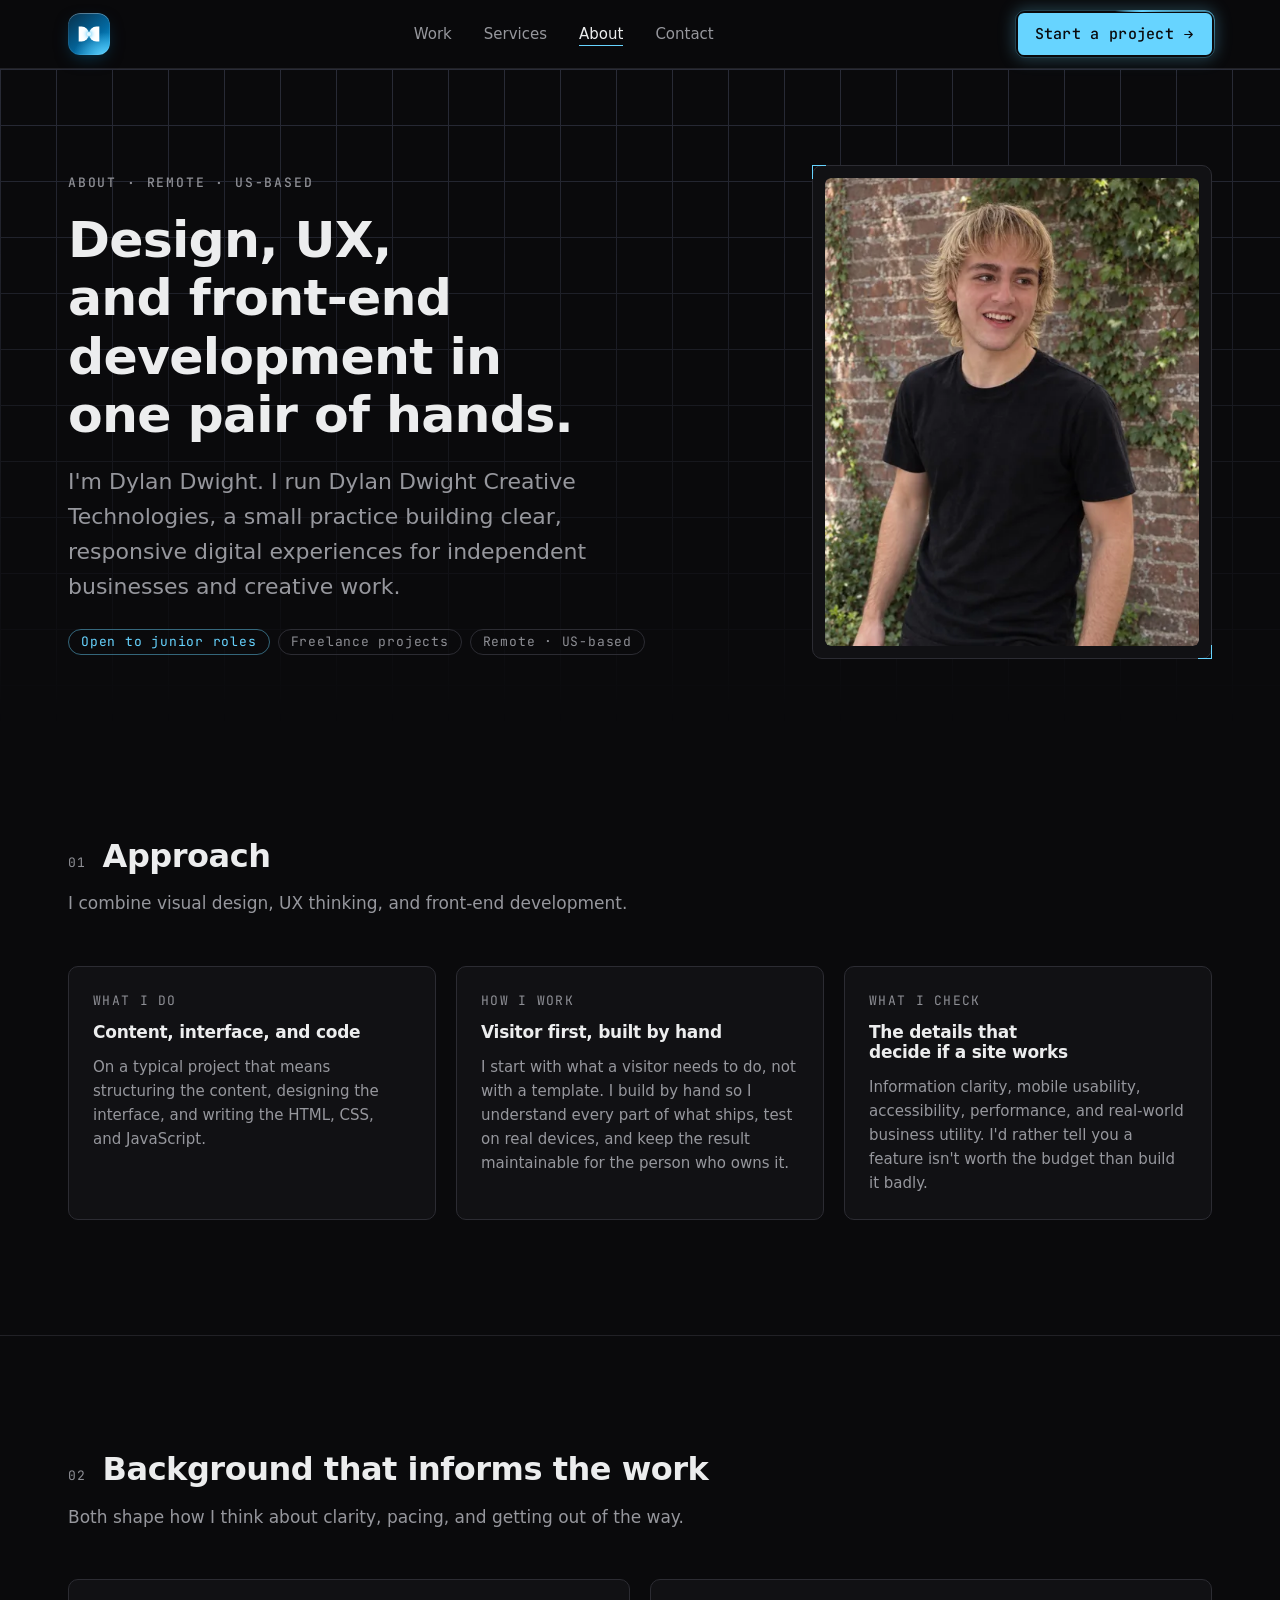
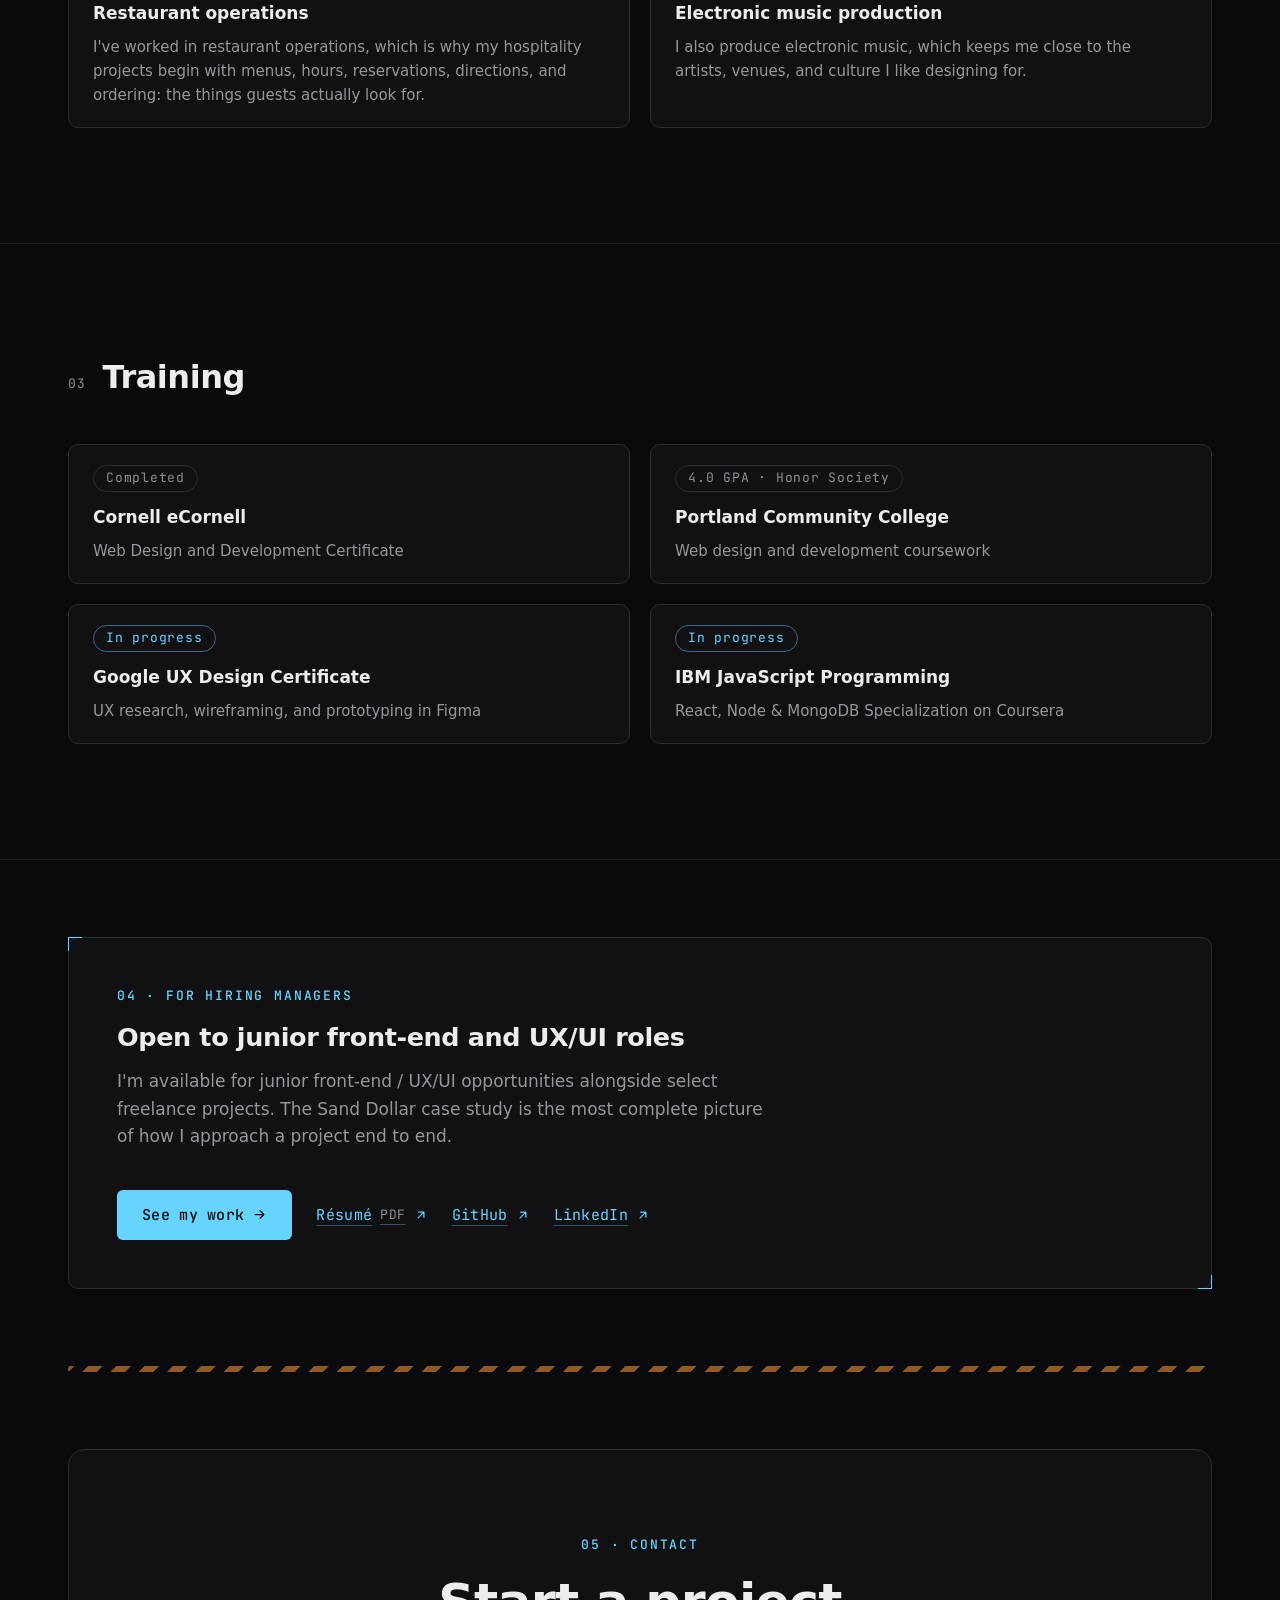
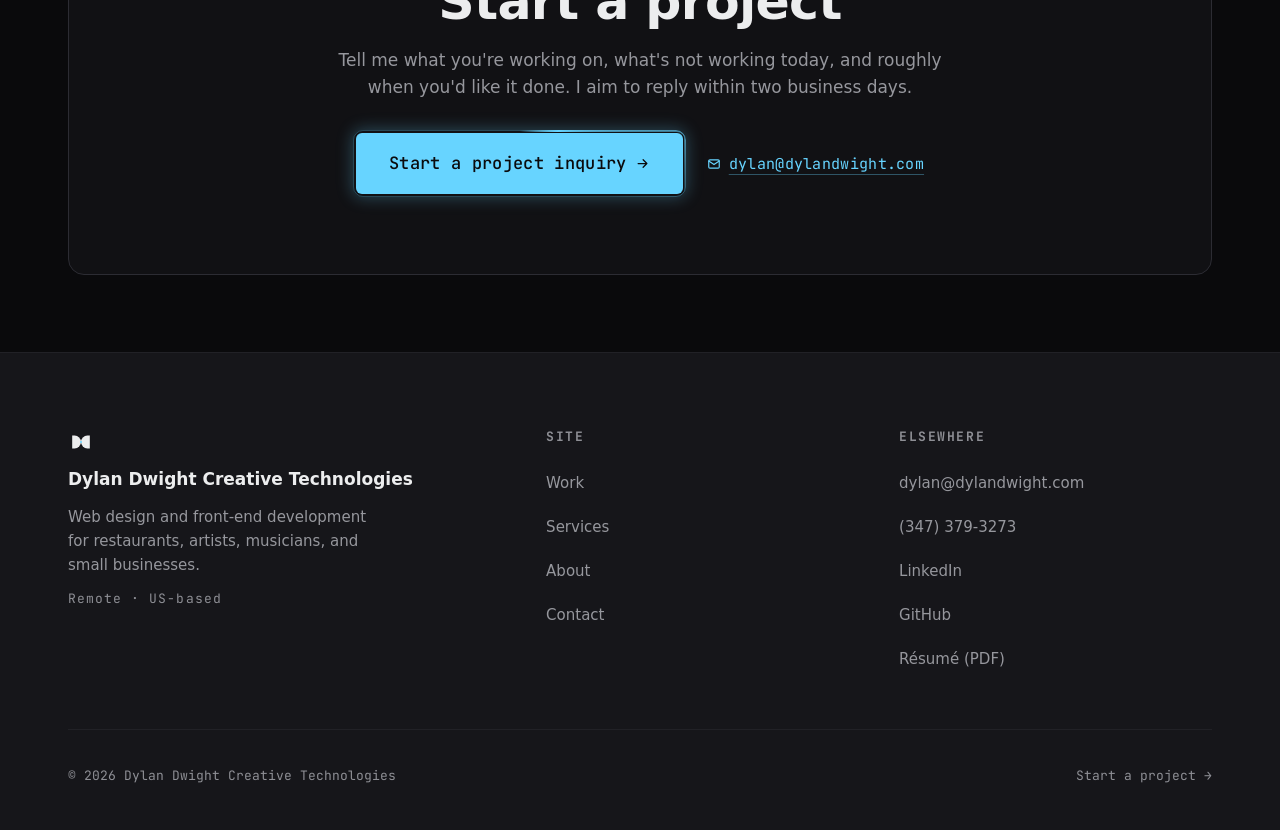
==== commit a3ddd278: "Keep the (347) number alongside Google Meet Dylan is keeping the number for business, so the phone l" ====
--- a/about/index.html
+++ b/about/index.html
@@ -59,6 +59,7 @@
       "name": "Dylan Dwight Creative Technologies",
       "url": "https://dylandwight.com/",
       "email": "dylan@dylandwight.com",
+      "telephone": "+1-347-379-3273",
       "description": "Web design and front-end development for restaurants, artists, musicians, and small businesses.",
       "areaServed": "US",
       "founder": { "@id": "https://dylandwight.com/#person" },
@@ -72,6 +73,7 @@
       "jobTitle": "Web designer and front-end developer",
       "url": "https://dylandwight.com/",
       "email": "dylan@dylandwight.com",
+      "telephone": "+1-347-379-3273",
       "worksFor": { "@id": "https://dylandwight.com/#business" },
       "sameAs": ["https://www.linkedin.com/in/dylan-dwight/", "https://github.com/DylanDwight"]
     },
@@ -138,6 +140,7 @@
   </div>
   <div class="mobile-nav-meta">
     <a href="mailto:dylan@dylandwight.com">dylan@dylandwight.com</a>
+    <a href="tel:+13473793273">(347) 379-3273</a>
     <a href="https://www.linkedin.com/in/dylan-dwight/" target="_blank" rel="noopener noreferrer">LinkedIn<span class="sr-only"> (opens in a new tab)</span></a>
     <a href="https://github.com/DylanDwight" target="_blank" rel="noopener noreferrer">GitHub<span class="sr-only"> (opens in a new tab)</span></a>
     <a href="/resume/dylan-dwight-resume.pdf" target="_blank" rel="noopener">Résumé (PDF)<span class="sr-only"> (opens in a new tab)</span></a>
@@ -280,6 +283,7 @@
         <h2 class="footer-heading">Elsewhere</h2>
         <ul class="footer-list">
           <li><a href="mailto:dylan@dylandwight.com">dylan@dylandwight.com</a></li>
+          <li><a href="tel:+13473793273">(347) 379-3273</a></li>
           <li><a href="https://www.linkedin.com/in/dylan-dwight/" target="_blank" rel="noopener noreferrer">LinkedIn<span class="sr-only"> (opens in a new tab)</span></a></li>
           <li><a href="https://github.com/DylanDwight" target="_blank" rel="noopener noreferrer">GitHub<span class="sr-only"> (opens in a new tab)</span></a></li>
           <li><a href="/resume/dylan-dwight-resume.pdf" target="_blank" rel="noopener">Résumé (PDF)<span class="sr-only"> (opens in a new tab)</span></a></li>
--- a/css/pages.css
+++ b/css/pages.css
@@ -1709,16 +1709,33 @@
   flex-wrap: wrap;
   gap: var(--space-1) var(--space-6);
 }
-/* Contact sidebar: Google Meet card */
+/* Contact sidebar: phone number and Google Meet cards */
+.phone-card,
 .meet-card {
   padding: var(--space-6);
   border: 1px solid var(--color-border);
   border-radius: var(--radius-lg);
   background: var(--color-surface);
 }
+.phone-card-number {
+  display: inline-block;
+  margin-top: var(--space-4);
+  font-size: var(--text-xl);
+  font-weight: 600;
+  font-family: var(--font-display);
+  font-variant-numeric: tabular-nums;
+  letter-spacing: -0.01em;
+  color: var(--color-text);
+  text-decoration: none;
+  white-space: nowrap;
+}
 .meet-card-actions {
   display: grid;
-  grid-template-columns: 1fr;
+  margin-top: var(--space-4);
+}
+.phone-card-actions {
+  display: grid;
+  grid-template-columns: 1fr 1fr;
   gap: var(--space-3);
   margin-top: var(--space-4);
 }
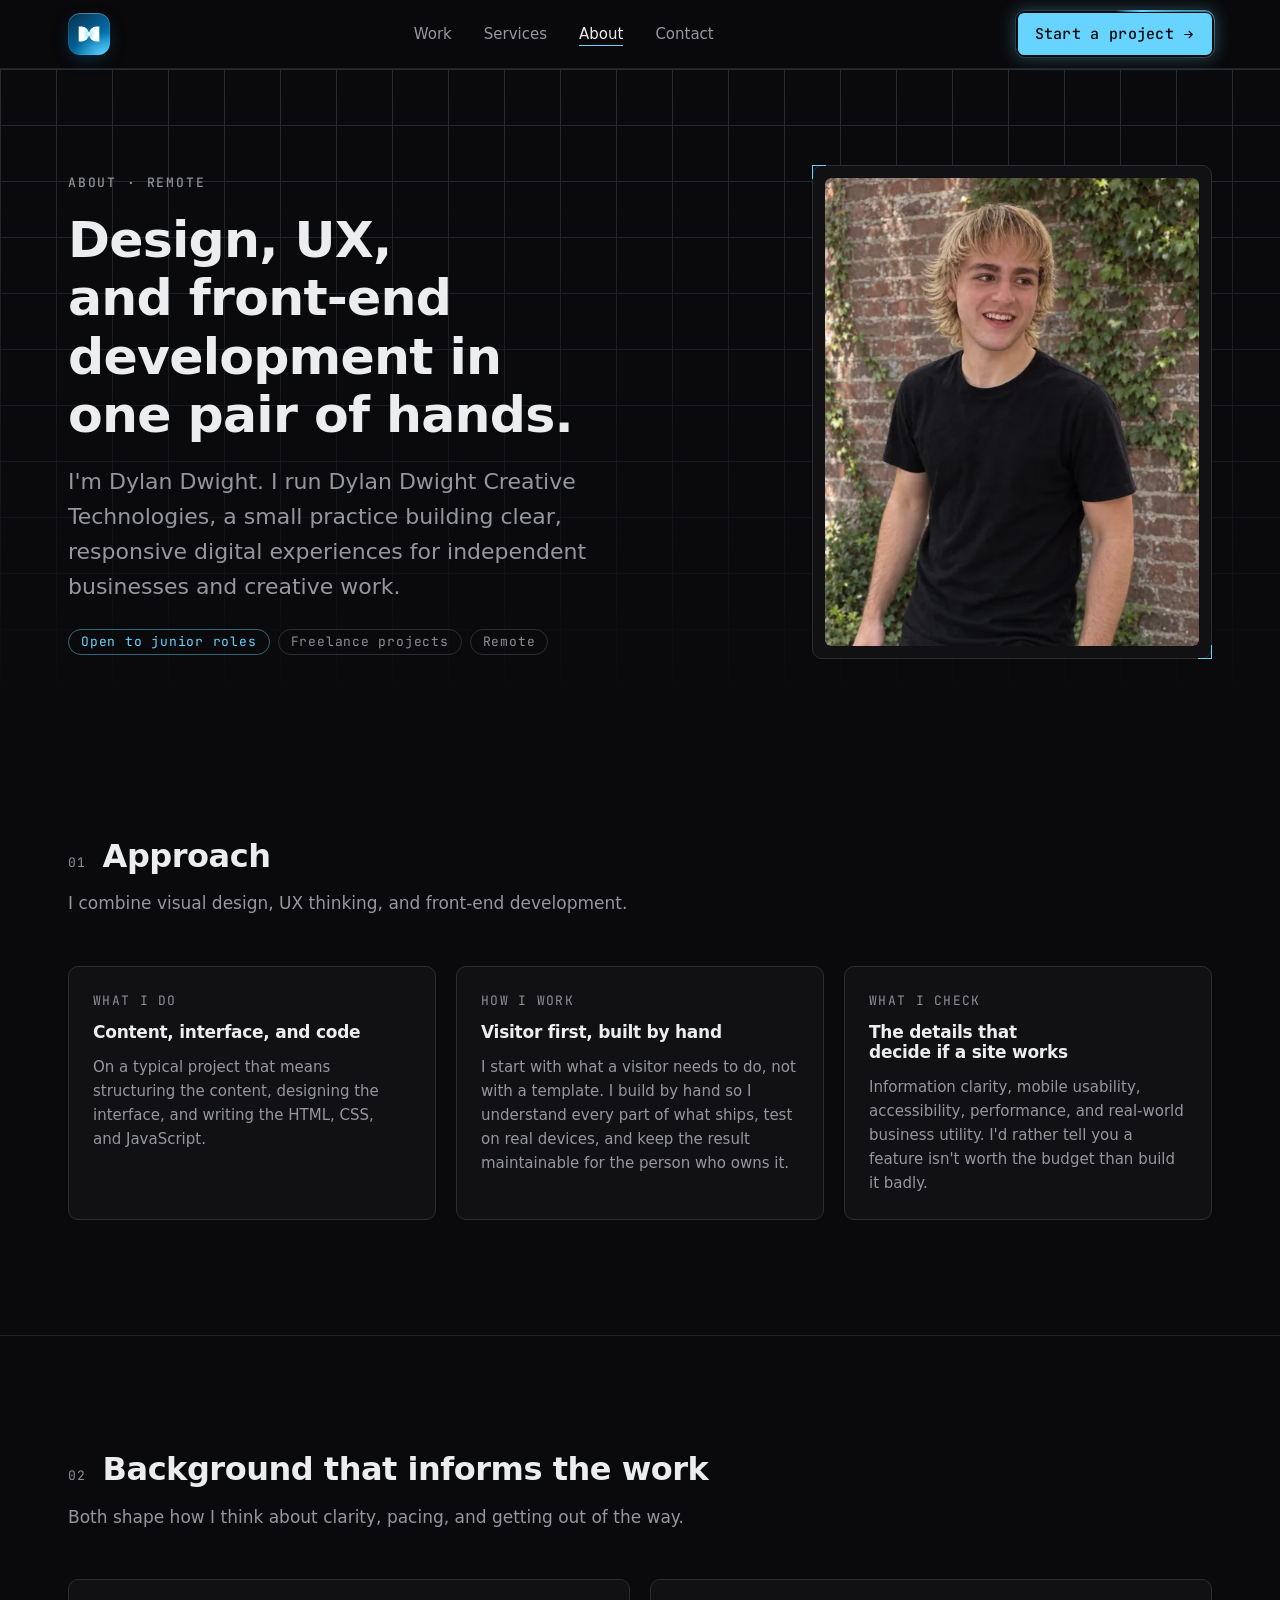
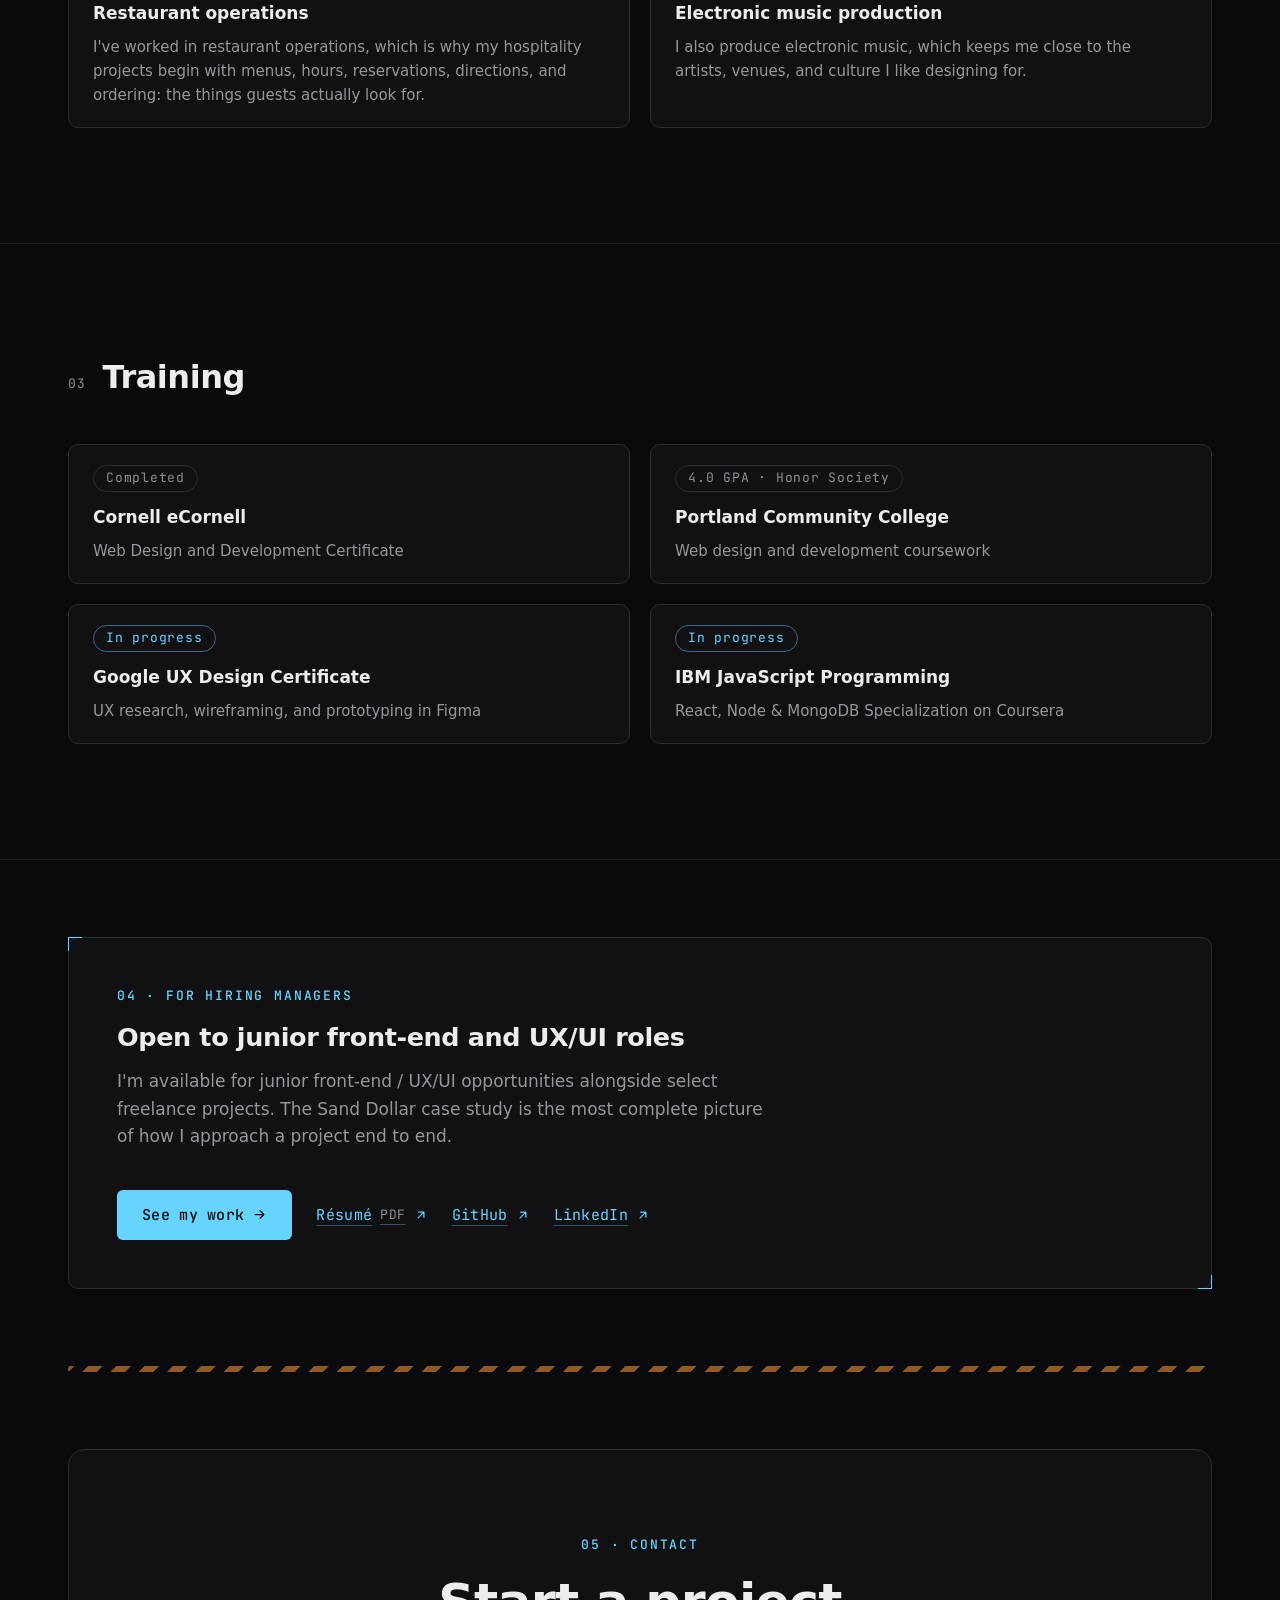
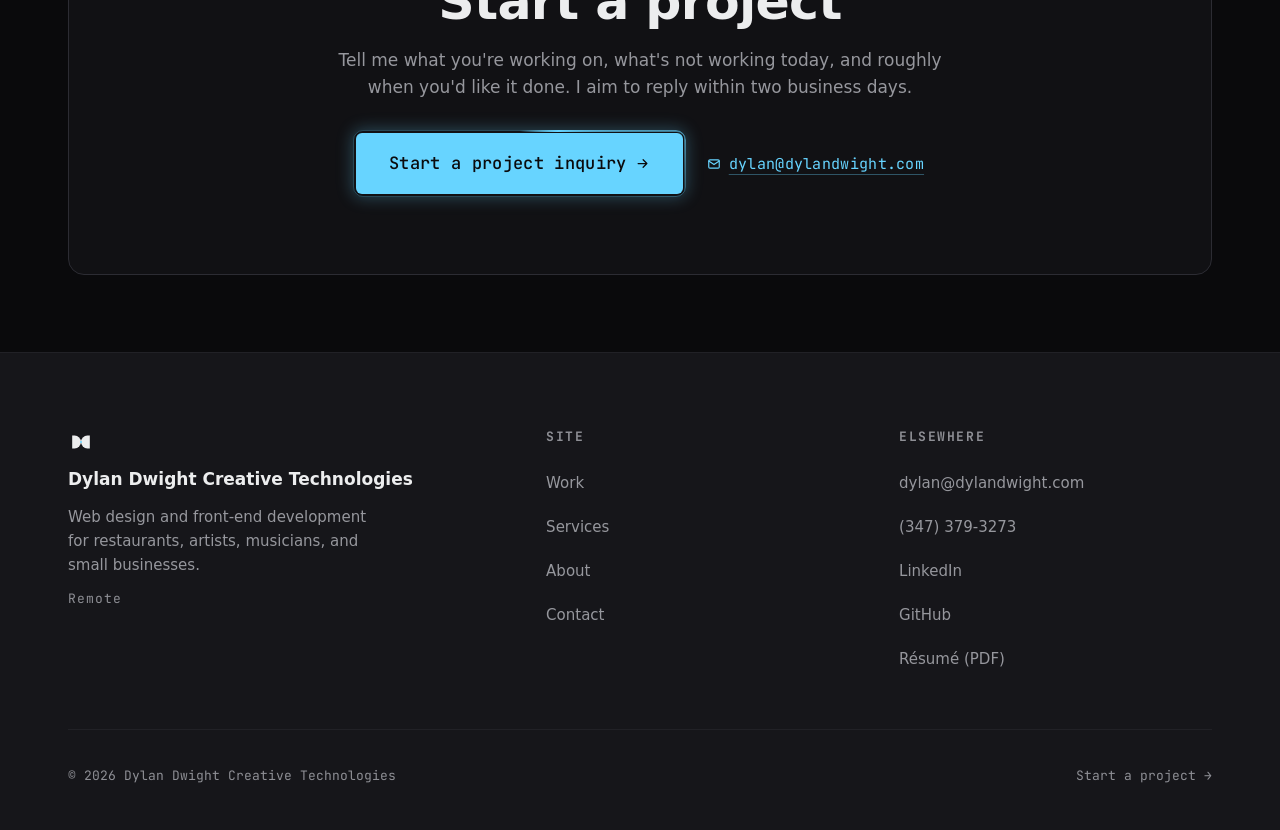
==== commit e0c61419: "Location: just Remote Replaces Remote · US-based with Remote across copy, meta, and share images.  C" ====
--- a/about/index.html
+++ b/about/index.html
@@ -4,7 +4,7 @@
 <meta charset="UTF-8" />
 <meta name="viewport" content="width=device-width, initial-scale=1.0" />
 <title>About — Dylan Dwight Creative Technologies</title>
-<meta name="description" content="Dylan Dwight is a remote, US-based web designer and front-end developer combining visual design, UX thinking, and hand-coded front-end development for independent businesses and creative work." />
+<meta name="description" content="Dylan Dwight is a remote web designer and front-end developer combining visual design, UX thinking, and hand-coded front-end development for independent businesses and creative work." />
 <meta name="theme-color" content="#0a0a0c" />
 
 <link rel="canonical" href="https://dylandwight.com/about/" />
@@ -12,7 +12,7 @@
 <meta property="og:type" content="website" />
 <meta property="og:url" content="https://dylandwight.com/about/" />
 <meta property="og:title" content="About — Dylan Dwight Creative Technologies" />
-<meta property="og:description" content="Dylan Dwight is a remote, US-based web designer and front-end developer combining visual design, UX thinking, and hand-coded front-end development for independent businesses and creative work." />
+<meta property="og:description" content="Dylan Dwight is a remote web designer and front-end developer combining visual design, UX thinking, and hand-coded front-end development for independent businesses and creative work." />
 <meta property="og:site_name" content="Dylan Dwight Creative Technologies" />
 <meta property="og:image" content="https://dylandwight.com/assets/og/og-about.png" />
 <meta property="og:image:width" content="1200" />
@@ -21,7 +21,7 @@
 
 <meta name="twitter:card" content="summary_large_image" />
 <meta name="twitter:title" content="About — Dylan Dwight Creative Technologies" />
-<meta name="twitter:description" content="Dylan Dwight is a remote, US-based web designer and front-end developer combining visual design, UX thinking, and hand-coded front-end development for independent businesses and creative work." />
+<meta name="twitter:description" content="Dylan Dwight is a remote web designer and front-end developer combining visual design, UX thinking, and hand-coded front-end development for independent businesses and creative work." />
 <meta name="twitter:image" content="https://dylandwight.com/assets/og/og-about.png" />
 <meta name="twitter:image:alt" content="About Dylan Dwight: design, UX, and front-end development in one pair of hands. Open to junior roles." />
 
@@ -154,13 +154,13 @@
     <div class="wrap">
       <div class="about-grid">
         <div>
-          <span class="eyebrow">About · Remote · US-based</span>
+          <span class="eyebrow">About · Remote</span>
           <h1 id="page-heading">Design, UX, and front-end development in one pair of hands.</h1>
           <p class="lede">I'm Dylan Dwight. I run Dylan Dwight Creative Technologies, a small practice building clear, responsive digital experiences for independent businesses and creative work.</p>
           <div class="hero-chips">
             <span class="label-chip label-chip--accent">Open to junior roles</span>
             <span class="label-chip">Freelance projects</span>
-            <span class="label-chip">Remote · US-based</span>
+            <span class="label-chip">Remote</span>
           </div>
         </div>
         <div class="corner-panel about-portrait">
@@ -268,7 +268,7 @@
         <svg class="logo-mark" viewBox="0 0 64 60" fill="none" aria-hidden="true"><path d="M10 14 H16 A16 16 0 0 1 16 46 H10 Z" fill="currentColor"/><path d="M54 14 H48 A16 16 0 0 0 48 46 H54 Z" fill="currentColor"/><circle class="logo-node" cx="32" cy="30" r="2.5"/></svg>
         <strong>Dylan Dwight Creative Technologies</strong>
         <p>Web design and front-end development for restaurants, artists, musicians, and small businesses.</p>
-        <span class="mono">Remote · US-based</span>
+        <span class="mono">Remote</span>
       </div>
       <nav aria-label="Footer">
         <h2 class="footer-heading">Site</h2>
--- a/css/pages.css
+++ b/css/pages.css
@@ -1198,6 +1198,10 @@
   font-variant-numeric: tabular-nums;
   white-space: nowrap;
 }
+/* Before → after pairs need wider tiles (Shoreline Electric case study). */
+.cs-stats--pairs {
+  grid-template-columns: repeat(auto-fit, minmax(13rem, 1fr));
+}
 .cs-method {
   border: 1px solid var(--color-border);
   border-radius: var(--radius-md);
@@ -1709,9 +1713,8 @@
   flex-wrap: wrap;
   gap: var(--space-1) var(--space-6);
 }
-/* Contact sidebar: phone number and Google Meet cards */
-.phone-card,
-.meet-card {
+/* Contact sidebar: call or text card */
+.phone-card {
   padding: var(--space-6);
   border: 1px solid var(--color-border);
   border-radius: var(--radius-lg);
@@ -1729,10 +1732,6 @@
   text-decoration: none;
   white-space: nowrap;
 }
-.meet-card-actions {
-  display: grid;
-  margin-top: var(--space-4);
-}
 .phone-card-actions {
   display: grid;
   grid-template-columns: 1fr 1fr;
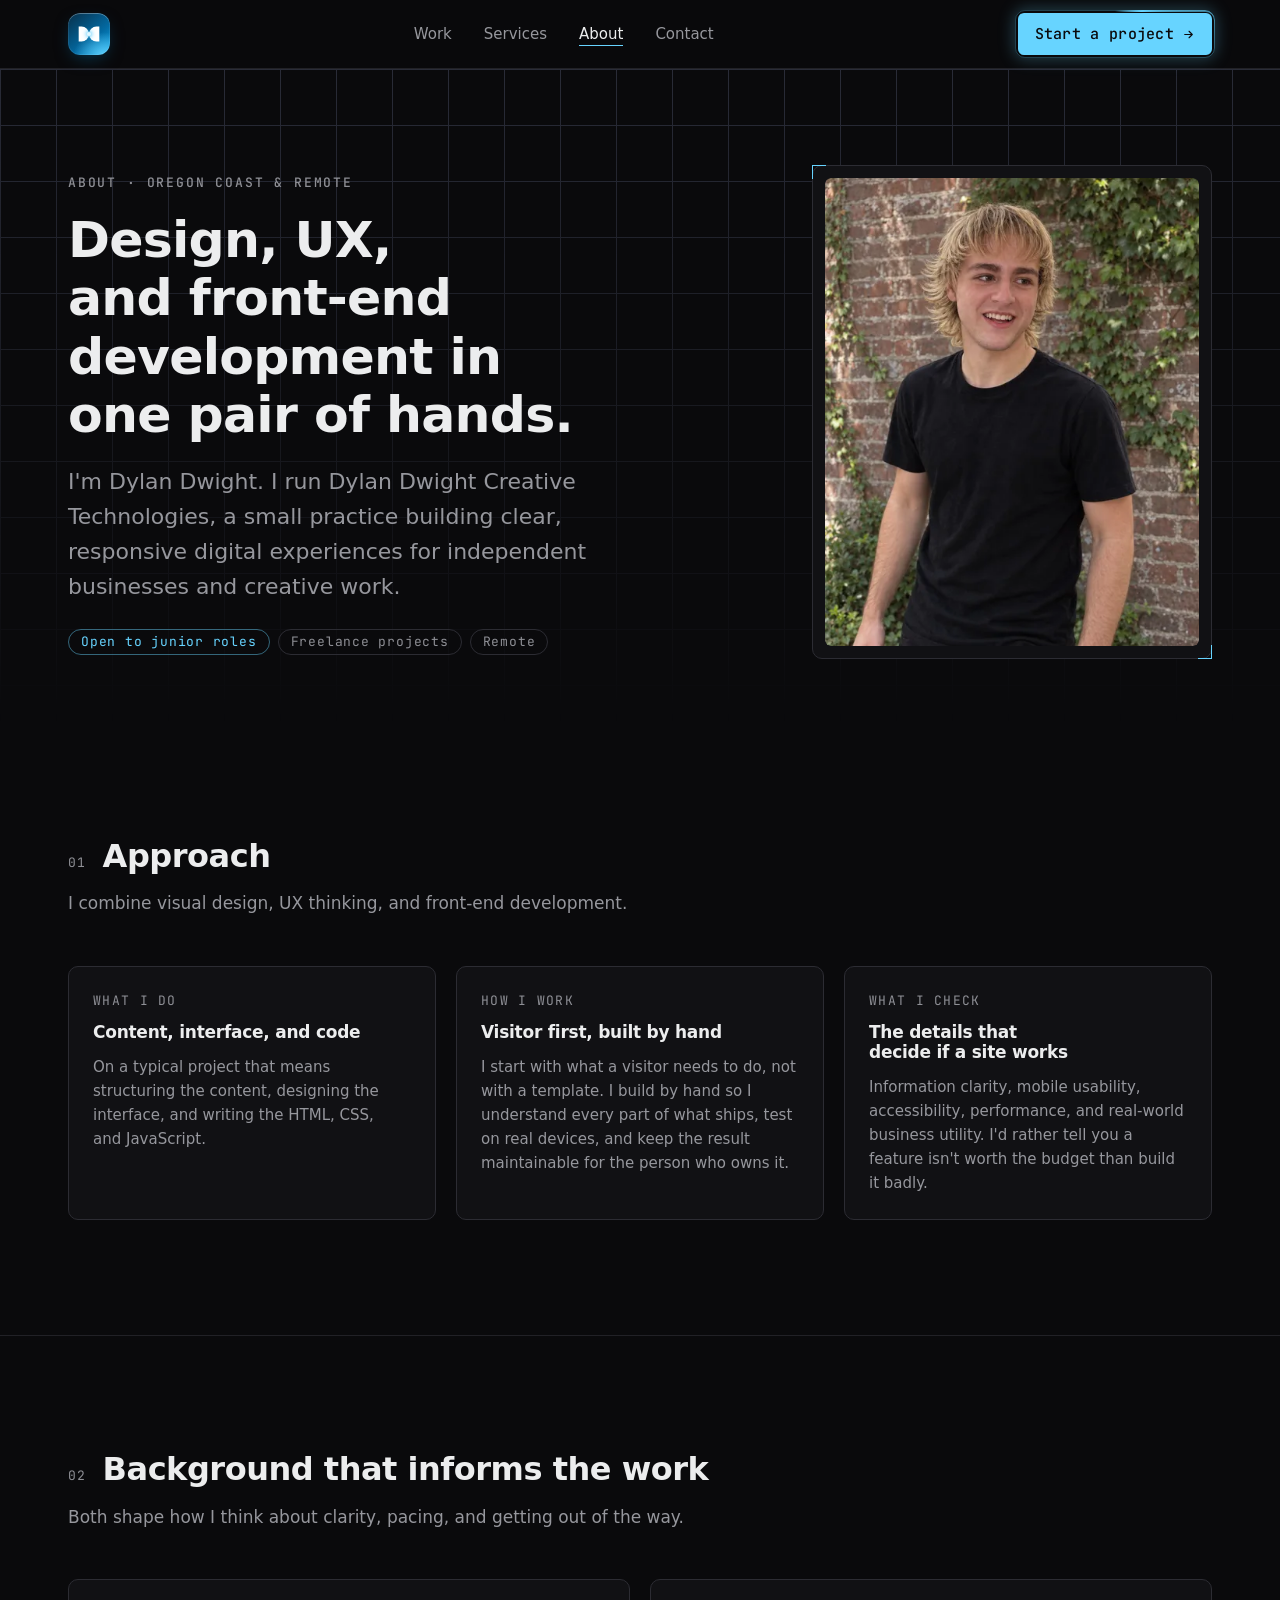
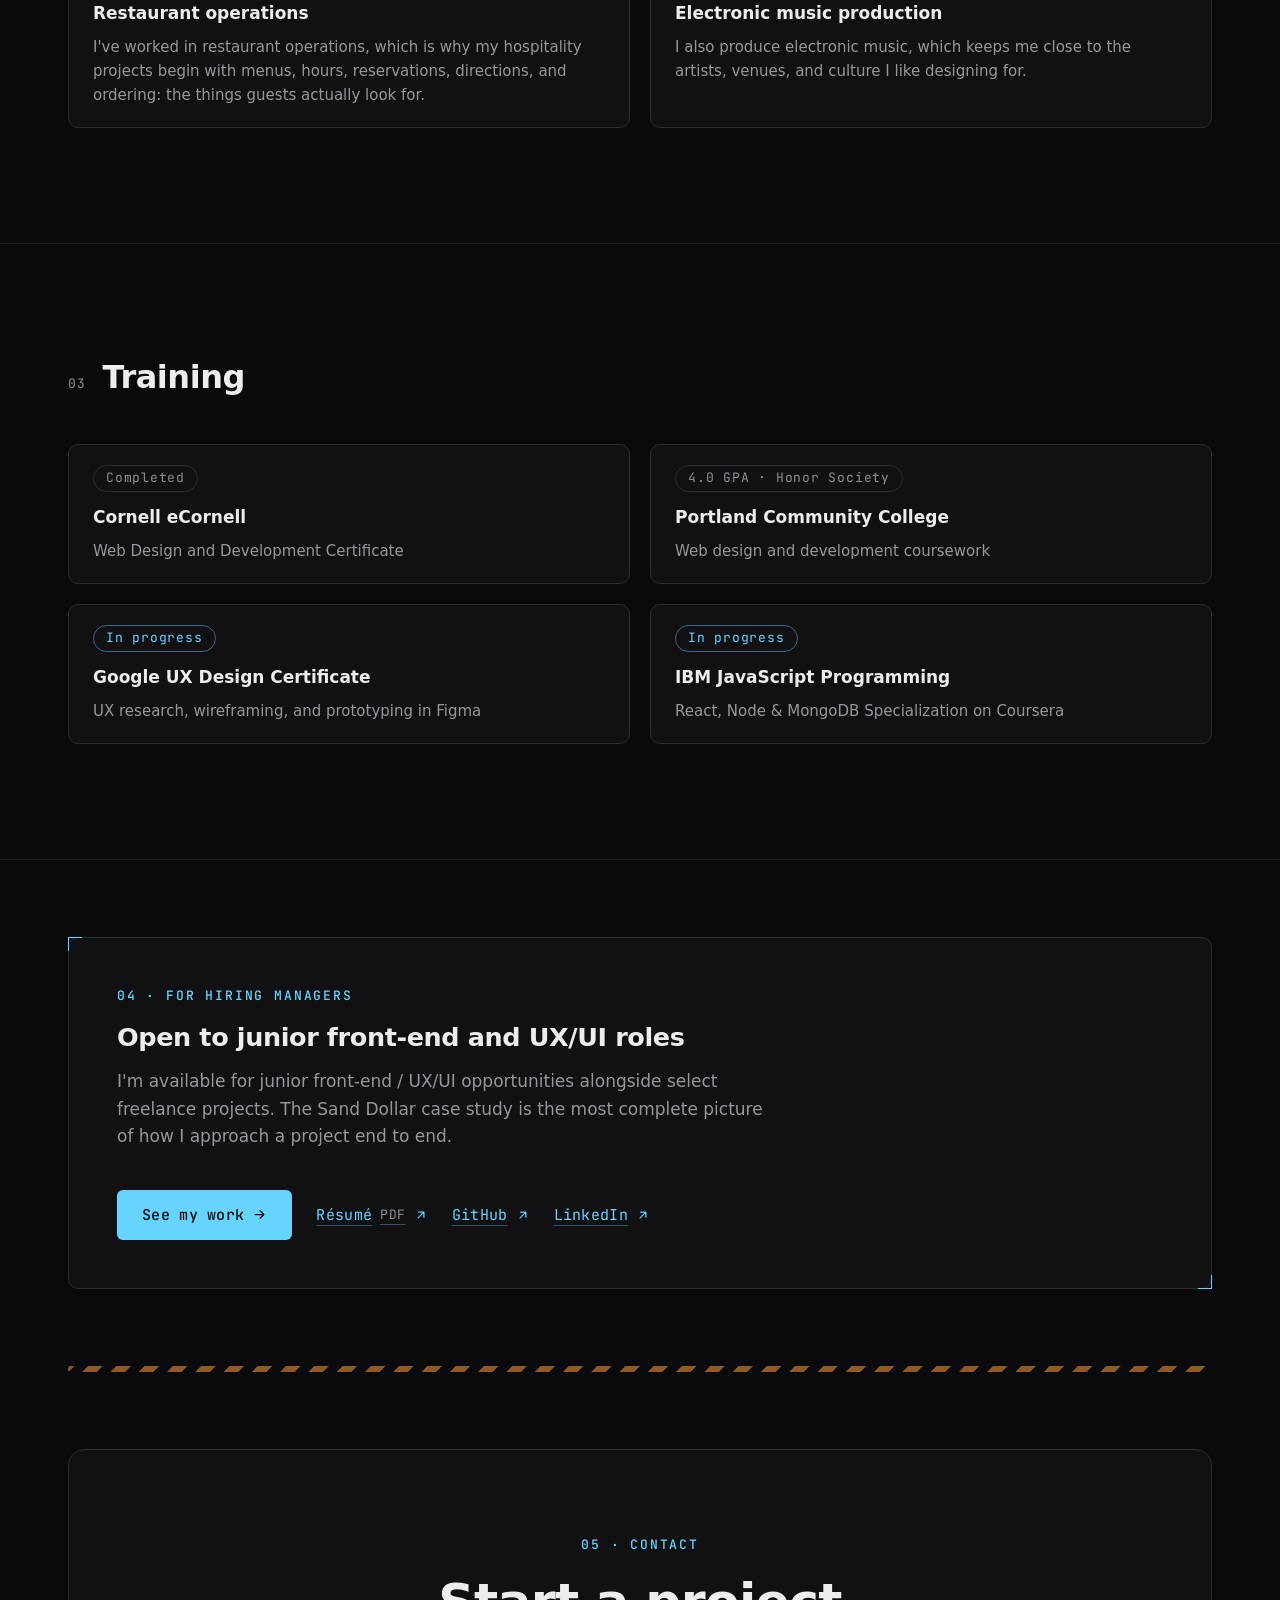
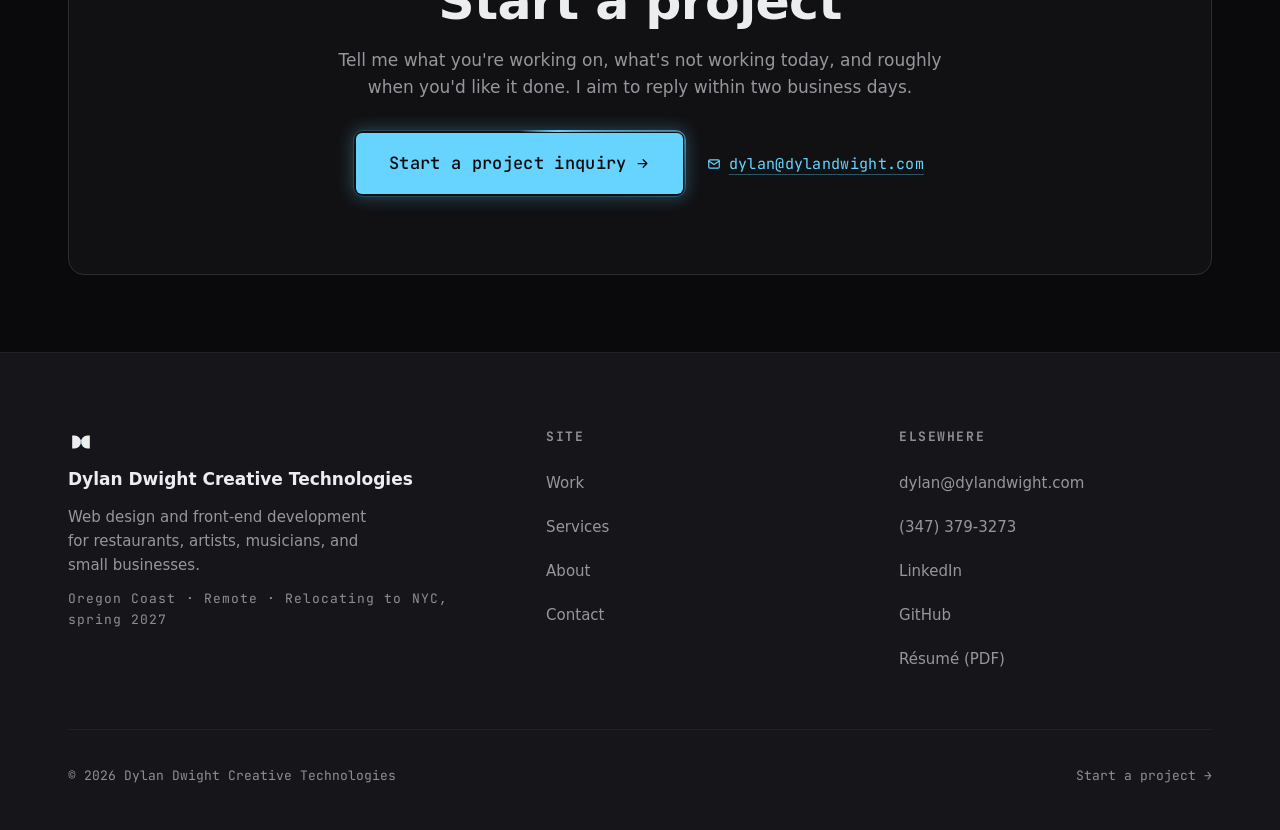
==== commit 9c8c3298: "Add Oregon Coast service area alongside NYC relocation line Location line, eyebrows, title, meta des" ====
--- a/about/index.html
+++ b/about/index.html
@@ -154,7 +154,7 @@
     <div class="wrap">
       <div class="about-grid">
         <div>
-          <span class="eyebrow">About · Remote</span>
+          <span class="eyebrow">About · Oregon Coast &amp; Remote</span>
           <h1 id="page-heading">Design, UX, and front-end development in one pair of hands.</h1>
           <p class="lede">I'm Dylan Dwight. I run Dylan Dwight Creative Technologies, a small practice building clear, responsive digital experiences for independent businesses and creative work.</p>
           <div class="hero-chips">
@@ -268,7 +268,7 @@
         <svg class="logo-mark" viewBox="0 0 64 60" fill="none" aria-hidden="true"><path d="M10 14 H16 A16 16 0 0 1 16 46 H10 Z" fill="currentColor"/><path d="M54 14 H48 A16 16 0 0 0 48 46 H54 Z" fill="currentColor"/><circle class="logo-node" cx="32" cy="30" r="2.5"/></svg>
         <strong>Dylan Dwight Creative Technologies</strong>
         <p>Web design and front-end development for restaurants, artists, musicians, and small businesses.</p>
-        <span class="mono">Remote</span>
+        <span class="mono">Oregon Coast · Remote · Relocating to NYC, spring 2027</span>
       </div>
       <nav aria-label="Footer">
         <h2 class="footer-heading">Site</h2>
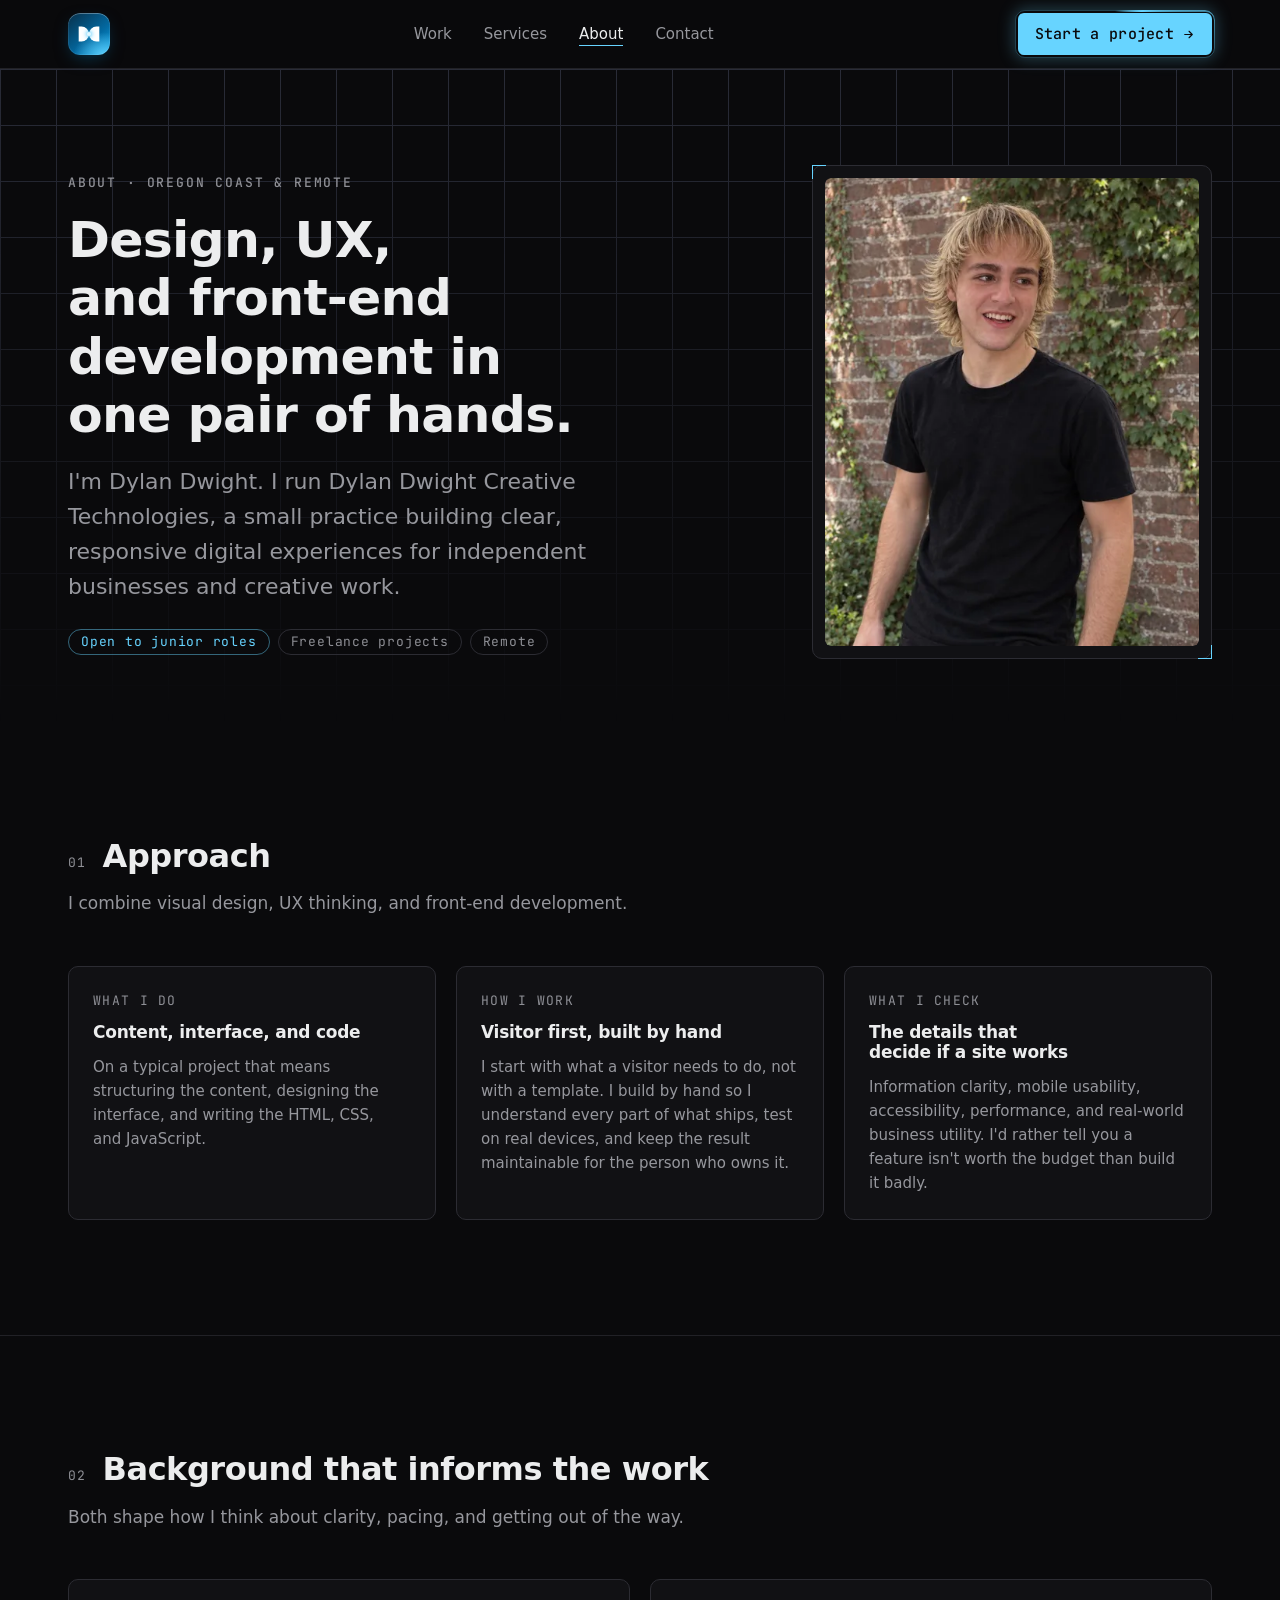
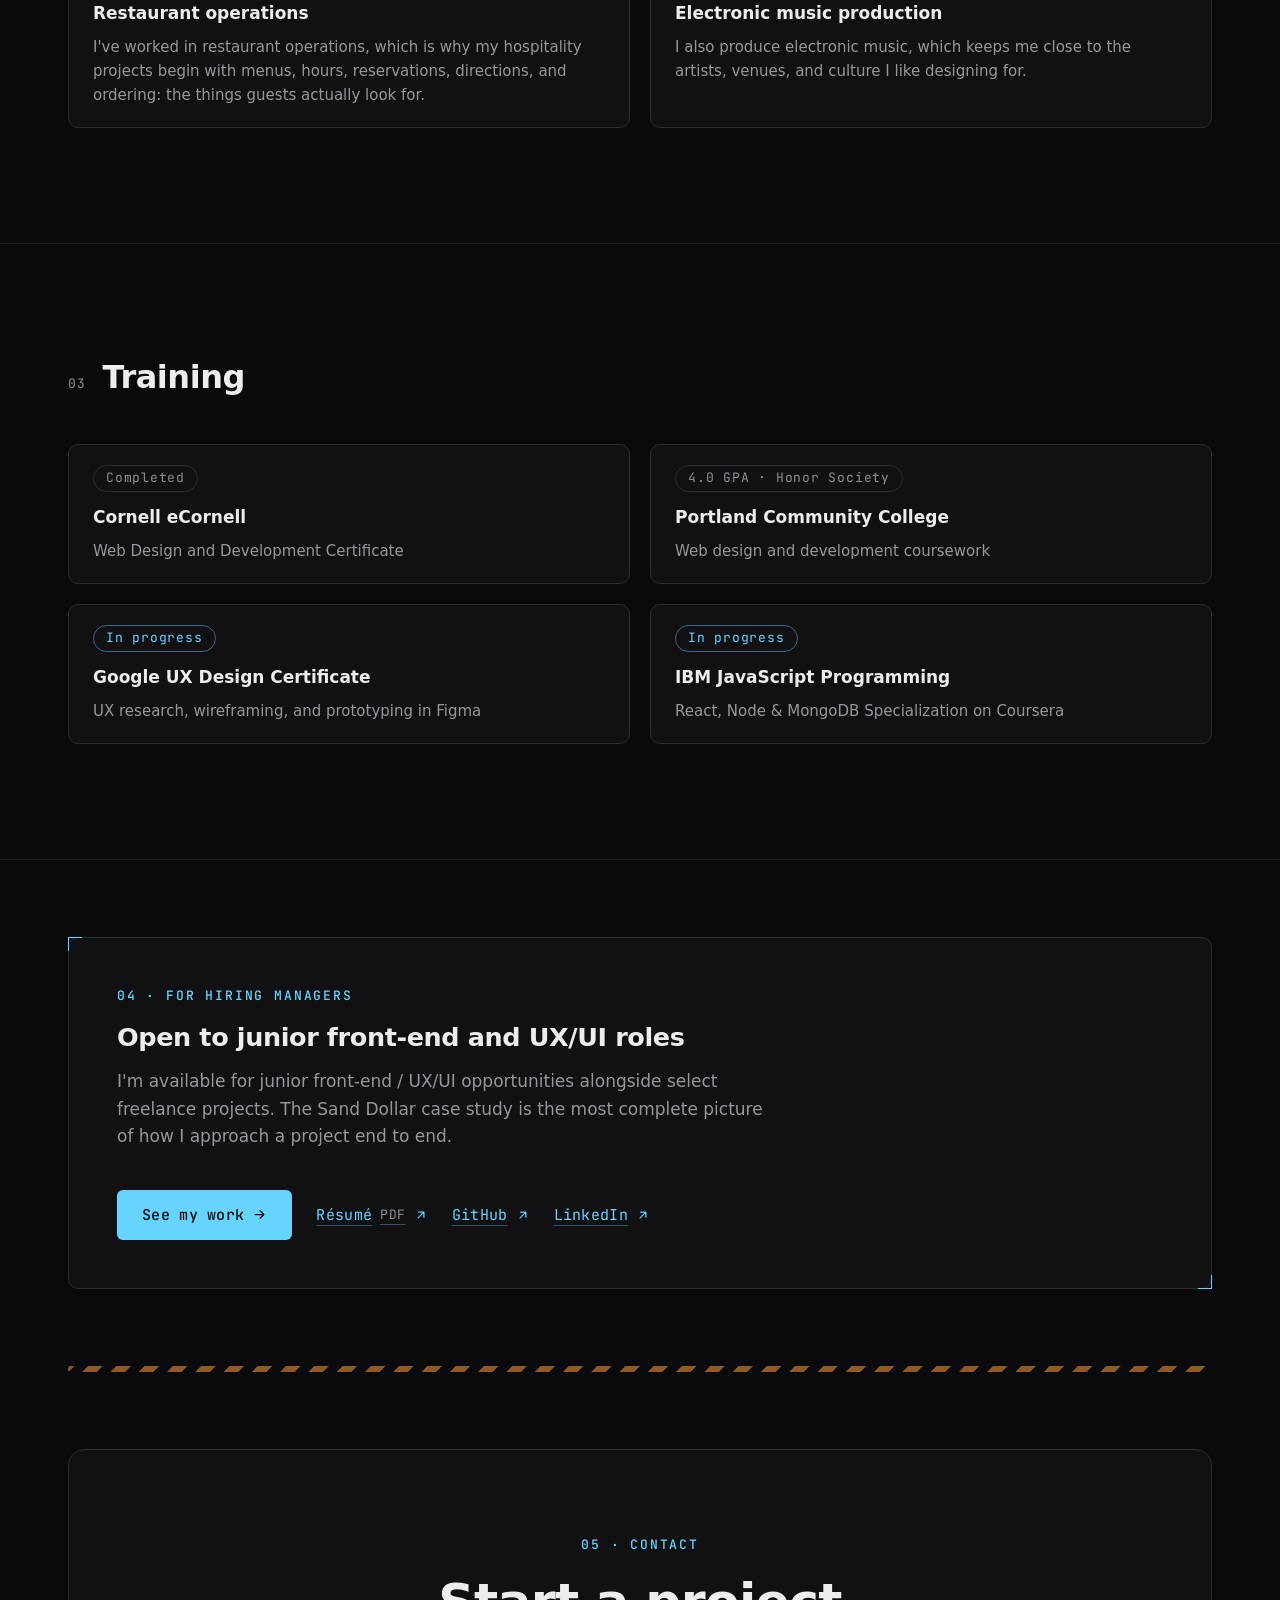
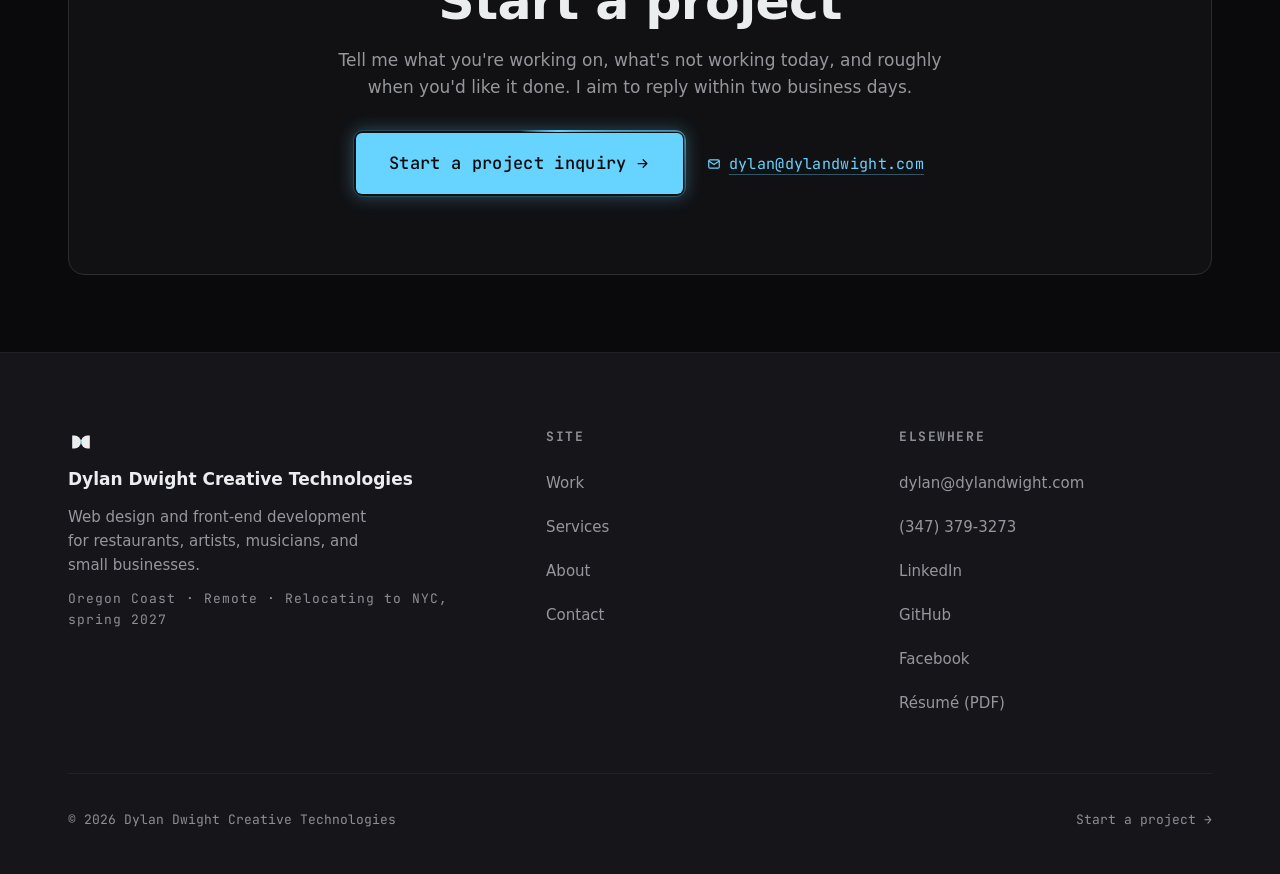
==== commit 6182f7f8: "Add Facebook Page link to footer and business schema Co-Authored-By: Claude Opus 5.5 <noreply@anthro" ====
--- a/about/index.html
+++ b/about/index.html
@@ -63,7 +63,7 @@
       "description": "Web design and front-end development for restaurants, artists, musicians, and small businesses.",
       "areaServed": "US",
       "founder": { "@id": "https://dylandwight.com/#person" },
-      "sameAs": ["https://www.linkedin.com/in/dylan-dwight/", "https://github.com/DylanDwight"],
+      "sameAs": ["https://www.linkedin.com/in/dylan-dwight/", "https://github.com/DylanDwight", "https://www.facebook.com/profile.php?id=61596396358825"],
       "knowsAbout": ["Web design", "Front-end development", "UX/UI design", "Responsive design", "Web accessibility", "SEO foundations", "Website maintenance"]
     },
     {
@@ -286,6 +286,7 @@
           <li><a href="tel:+13473793273">(347) 379-3273</a></li>
           <li><a href="https://www.linkedin.com/in/dylan-dwight/" target="_blank" rel="noopener noreferrer">LinkedIn<span class="sr-only"> (opens in a new tab)</span></a></li>
           <li><a href="https://github.com/DylanDwight" target="_blank" rel="noopener noreferrer">GitHub<span class="sr-only"> (opens in a new tab)</span></a></li>
+          <li><a href="https://www.facebook.com/profile.php?id=61596396358825" target="_blank" rel="noopener noreferrer">Facebook<span class="sr-only"> (opens in a new tab)</span></a></li>
           <li><a href="/resume/dylan-dwight-resume.pdf" target="_blank" rel="noopener">Résumé (PDF)<span class="sr-only"> (opens in a new tab)</span></a></li>
         </ul>
       </div>
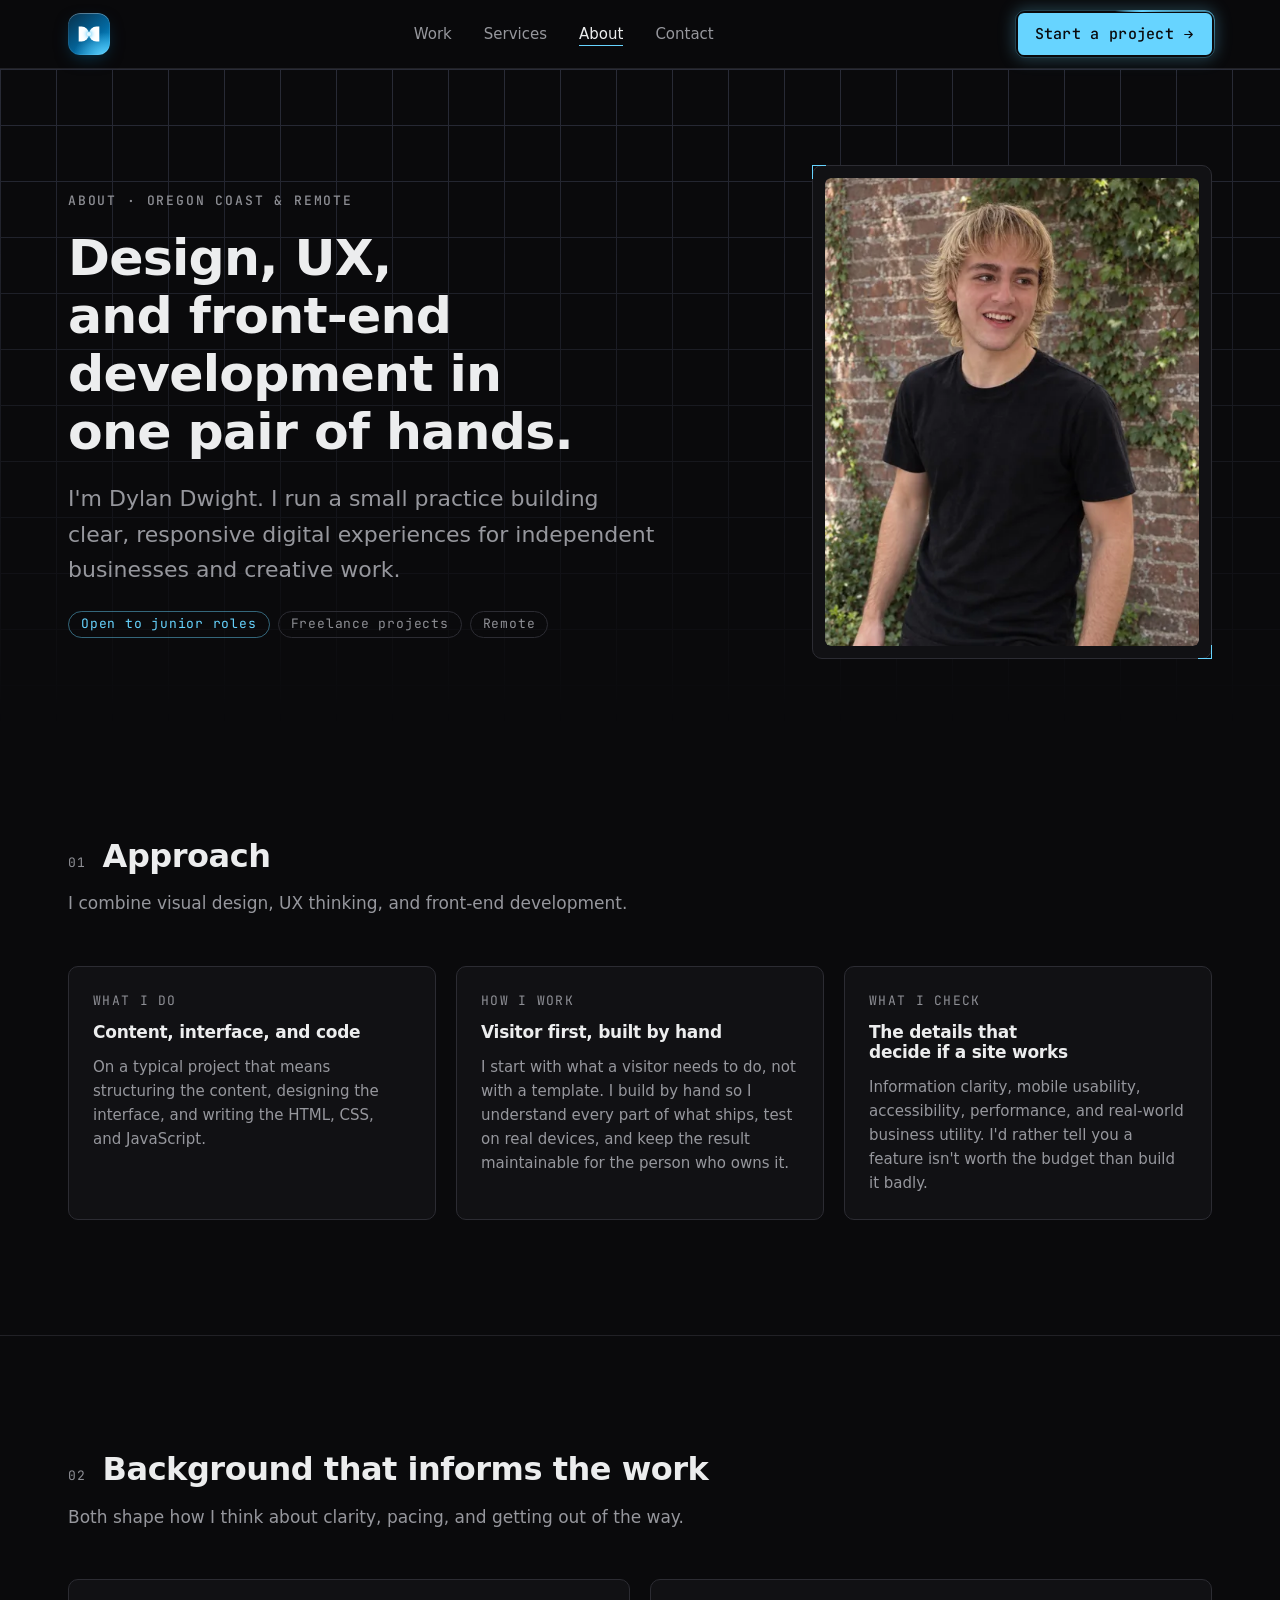
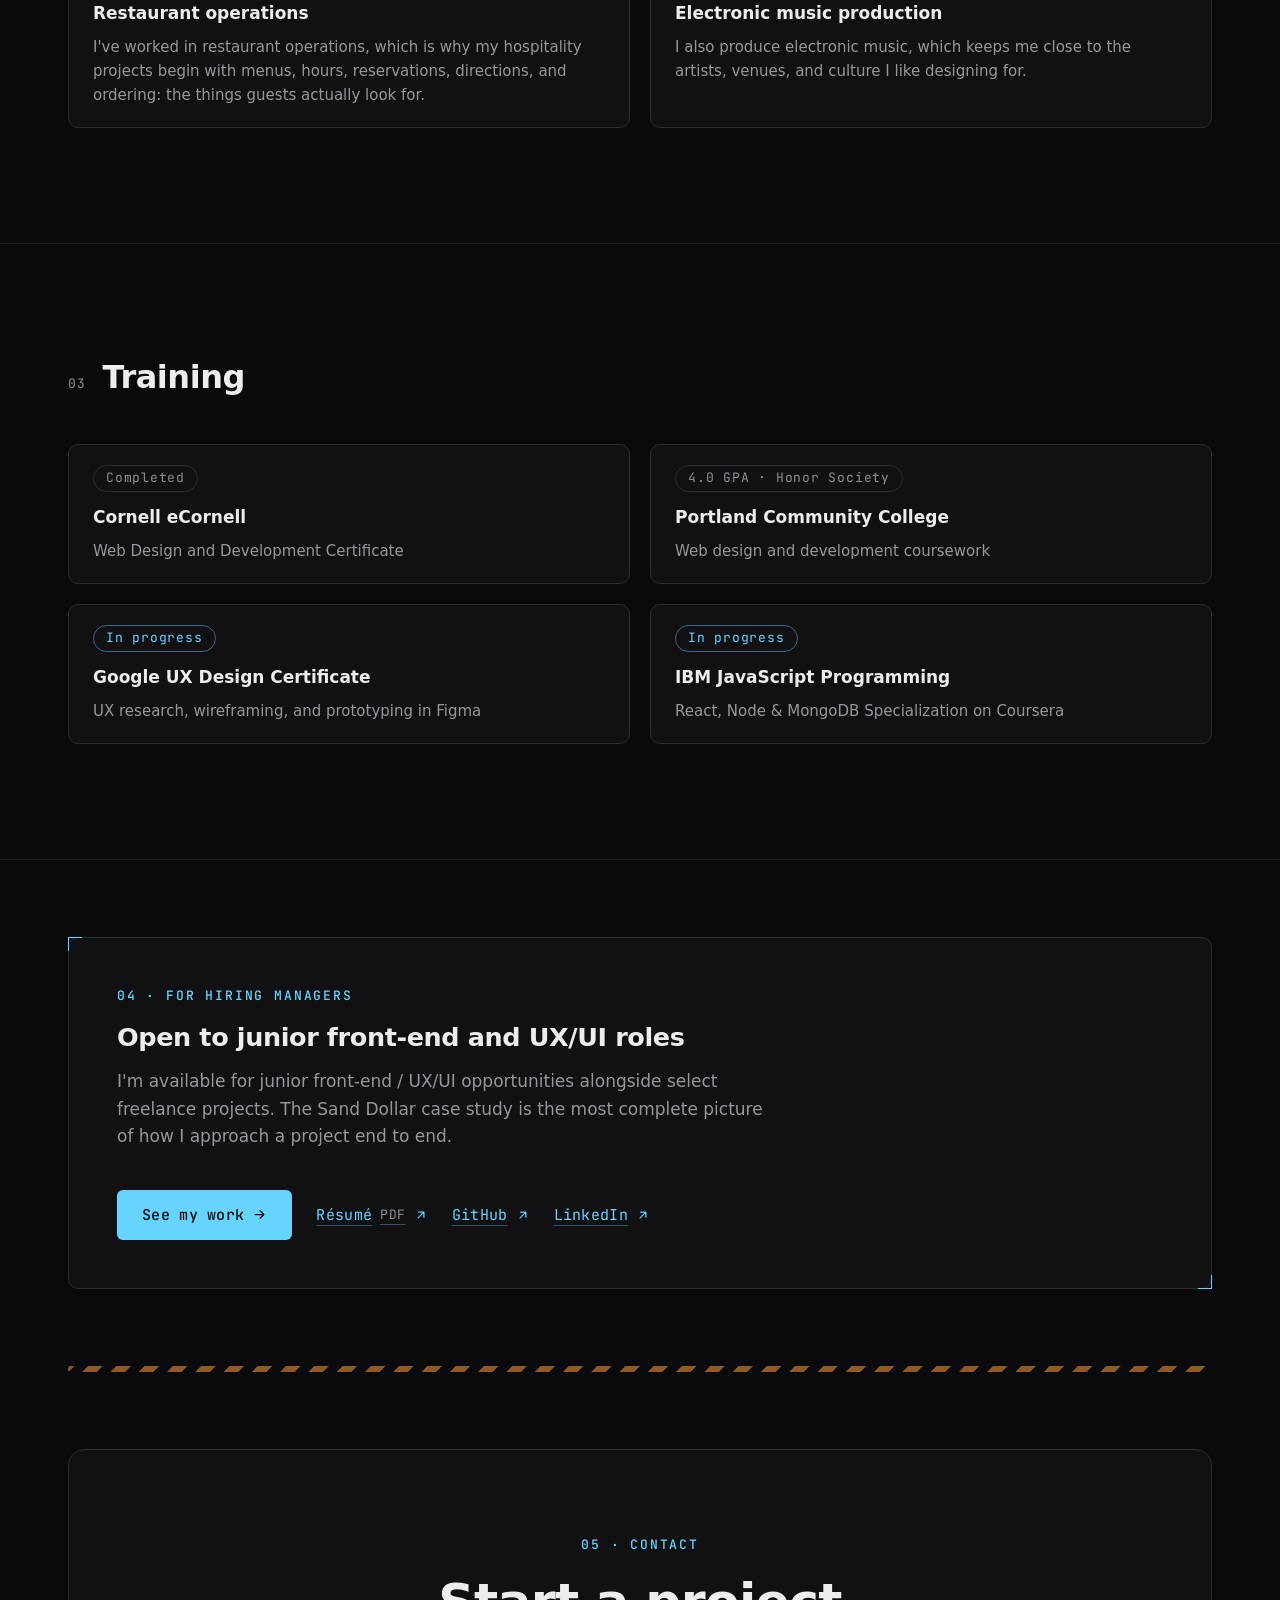
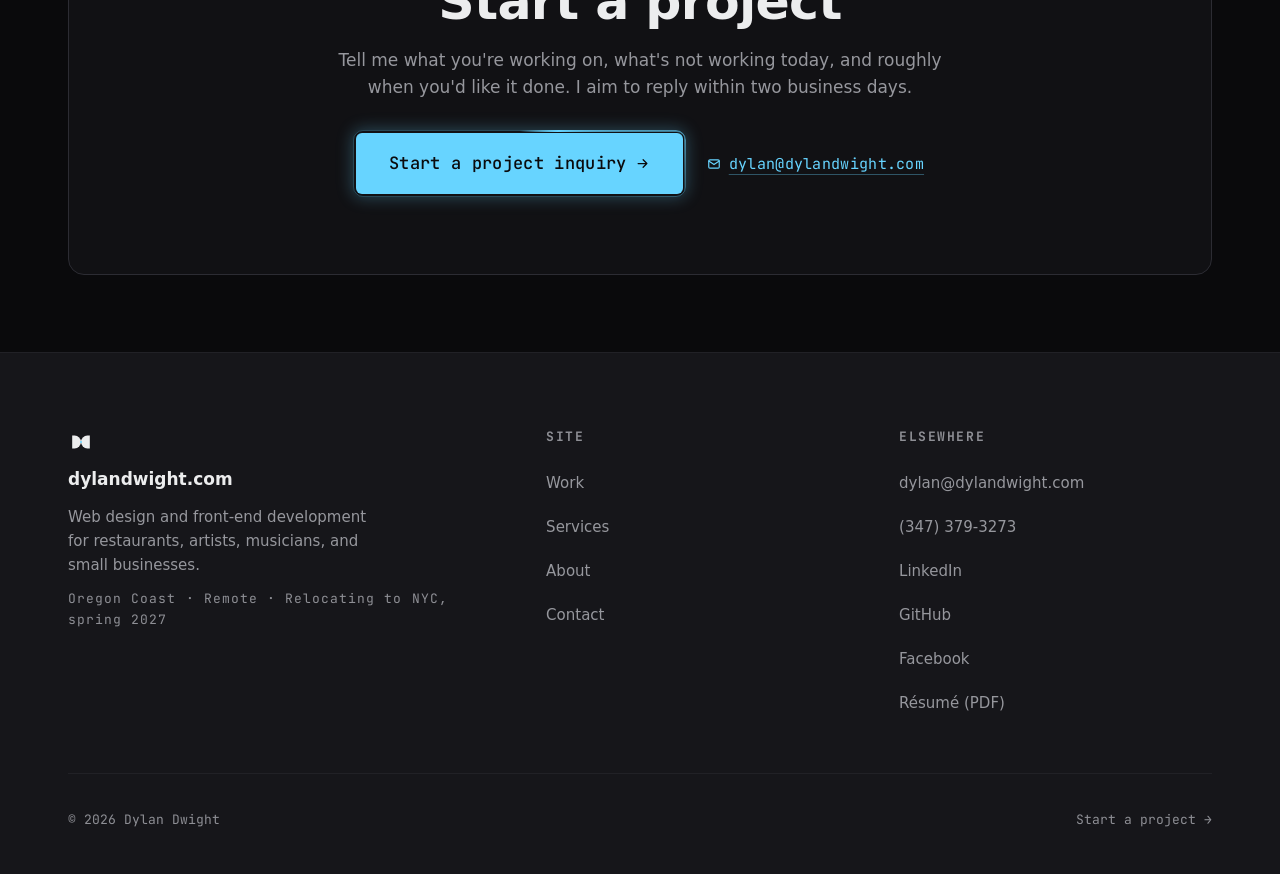
==== commit a0627eea: "Use dylandwight.com as the brand name instead of Dylan Dwight Creative Technologies Titles, share ta" ====
--- a/about/index.html
+++ b/about/index.html
@@ -3,7 +3,7 @@
 <head>
 <meta charset="UTF-8" />
 <meta name="viewport" content="width=device-width, initial-scale=1.0" />
-<title>About — Dylan Dwight Creative Technologies</title>
+<title>About — dylandwight.com</title>
 <meta name="description" content="Dylan Dwight is a remote web designer and front-end developer combining visual design, UX thinking, and hand-coded front-end development for independent businesses and creative work." />
 <meta name="theme-color" content="#0a0a0c" />
 
@@ -11,16 +11,16 @@
 
 <meta property="og:type" content="website" />
 <meta property="og:url" content="https://dylandwight.com/about/" />
-<meta property="og:title" content="About — Dylan Dwight Creative Technologies" />
+<meta property="og:title" content="About — dylandwight.com" />
 <meta property="og:description" content="Dylan Dwight is a remote web designer and front-end developer combining visual design, UX thinking, and hand-coded front-end development for independent businesses and creative work." />
-<meta property="og:site_name" content="Dylan Dwight Creative Technologies" />
+<meta property="og:site_name" content="dylandwight.com" />
 <meta property="og:image" content="https://dylandwight.com/assets/og/og-about.png" />
 <meta property="og:image:width" content="1200" />
 <meta property="og:image:height" content="630" />
 <meta property="og:image:alt" content="About Dylan Dwight: design, UX, and front-end development in one pair of hands. Open to junior roles." />
 
 <meta name="twitter:card" content="summary_large_image" />
-<meta name="twitter:title" content="About — Dylan Dwight Creative Technologies" />
+<meta name="twitter:title" content="About — dylandwight.com" />
 <meta name="twitter:description" content="Dylan Dwight is a remote web designer and front-end developer combining visual design, UX thinking, and hand-coded front-end development for independent businesses and creative work." />
 <meta name="twitter:image" content="https://dylandwight.com/assets/og/og-about.png" />
 <meta name="twitter:image:alt" content="About Dylan Dwight: design, UX, and front-end development in one pair of hands. Open to junior roles." />
@@ -56,7 +56,7 @@
     {
       "@type": "ProfessionalService",
       "@id": "https://dylandwight.com/#business",
-      "name": "Dylan Dwight Creative Technologies",
+      "name": "dylandwight.com",
       "url": "https://dylandwight.com/",
       "email": "dylan@dylandwight.com",
       "telephone": "+1-347-379-3273",
@@ -81,7 +81,7 @@
       "@type": "WebSite",
       "@id": "https://dylandwight.com/#website",
       "url": "https://dylandwight.com/",
-      "name": "Dylan Dwight Creative Technologies",
+      "name": "dylandwight.com",
       "publisher": { "@id": "https://dylandwight.com/#business" }
     }
   ]
@@ -156,7 +156,7 @@
         <div>
           <span class="eyebrow">About · Oregon Coast &amp; Remote</span>
           <h1 id="page-heading">Design, UX, and front-end development in one pair of hands.</h1>
-          <p class="lede">I'm Dylan Dwight. I run Dylan Dwight Creative Technologies, a small practice building clear, responsive digital experiences for independent businesses and creative work.</p>
+          <p class="lede">I'm Dylan Dwight. I run a small practice building clear, responsive digital experiences for independent businesses and creative work.</p>
           <div class="hero-chips">
             <span class="label-chip label-chip--accent">Open to junior roles</span>
             <span class="label-chip">Freelance projects</span>
@@ -266,7 +266,7 @@
     <div class="footer-grid">
       <div class="footer-brand">
         <svg class="logo-mark" viewBox="0 0 64 60" fill="none" aria-hidden="true"><path d="M10 14 H16 A16 16 0 0 1 16 46 H10 Z" fill="currentColor"/><path d="M54 14 H48 A16 16 0 0 0 48 46 H54 Z" fill="currentColor"/><circle class="logo-node" cx="32" cy="30" r="2.5"/></svg>
-        <strong>Dylan Dwight Creative Technologies</strong>
+        <strong>dylandwight.com</strong>
         <p>Web design and front-end development for restaurants, artists, musicians, and small businesses.</p>
         <span class="mono">Oregon Coast · Remote · Relocating to NYC, spring 2027</span>
       </div>
@@ -292,7 +292,7 @@
       </div>
     </div>
     <div class="footer-bottom">
-      <span>© 2026 Dylan Dwight Creative Technologies</span>
+      <span>© 2026 Dylan Dwight</span>
       <a href="/contact/">Start a project →</a>
     </div>
   </div>
--- a/css/tokens.css
+++ b/css/tokens.css
@@ -1,5 +1,5 @@
 /* ============================================================
-   DYLAN DWIGHT CREATIVE TECHNOLOGIES — Design tokens
+   DYLANDWIGHT.COM — Design tokens
    Direction: "Signal & Paper" — dark surfaces, one precise
    signal-blue accent, instrument-panel labels.
 
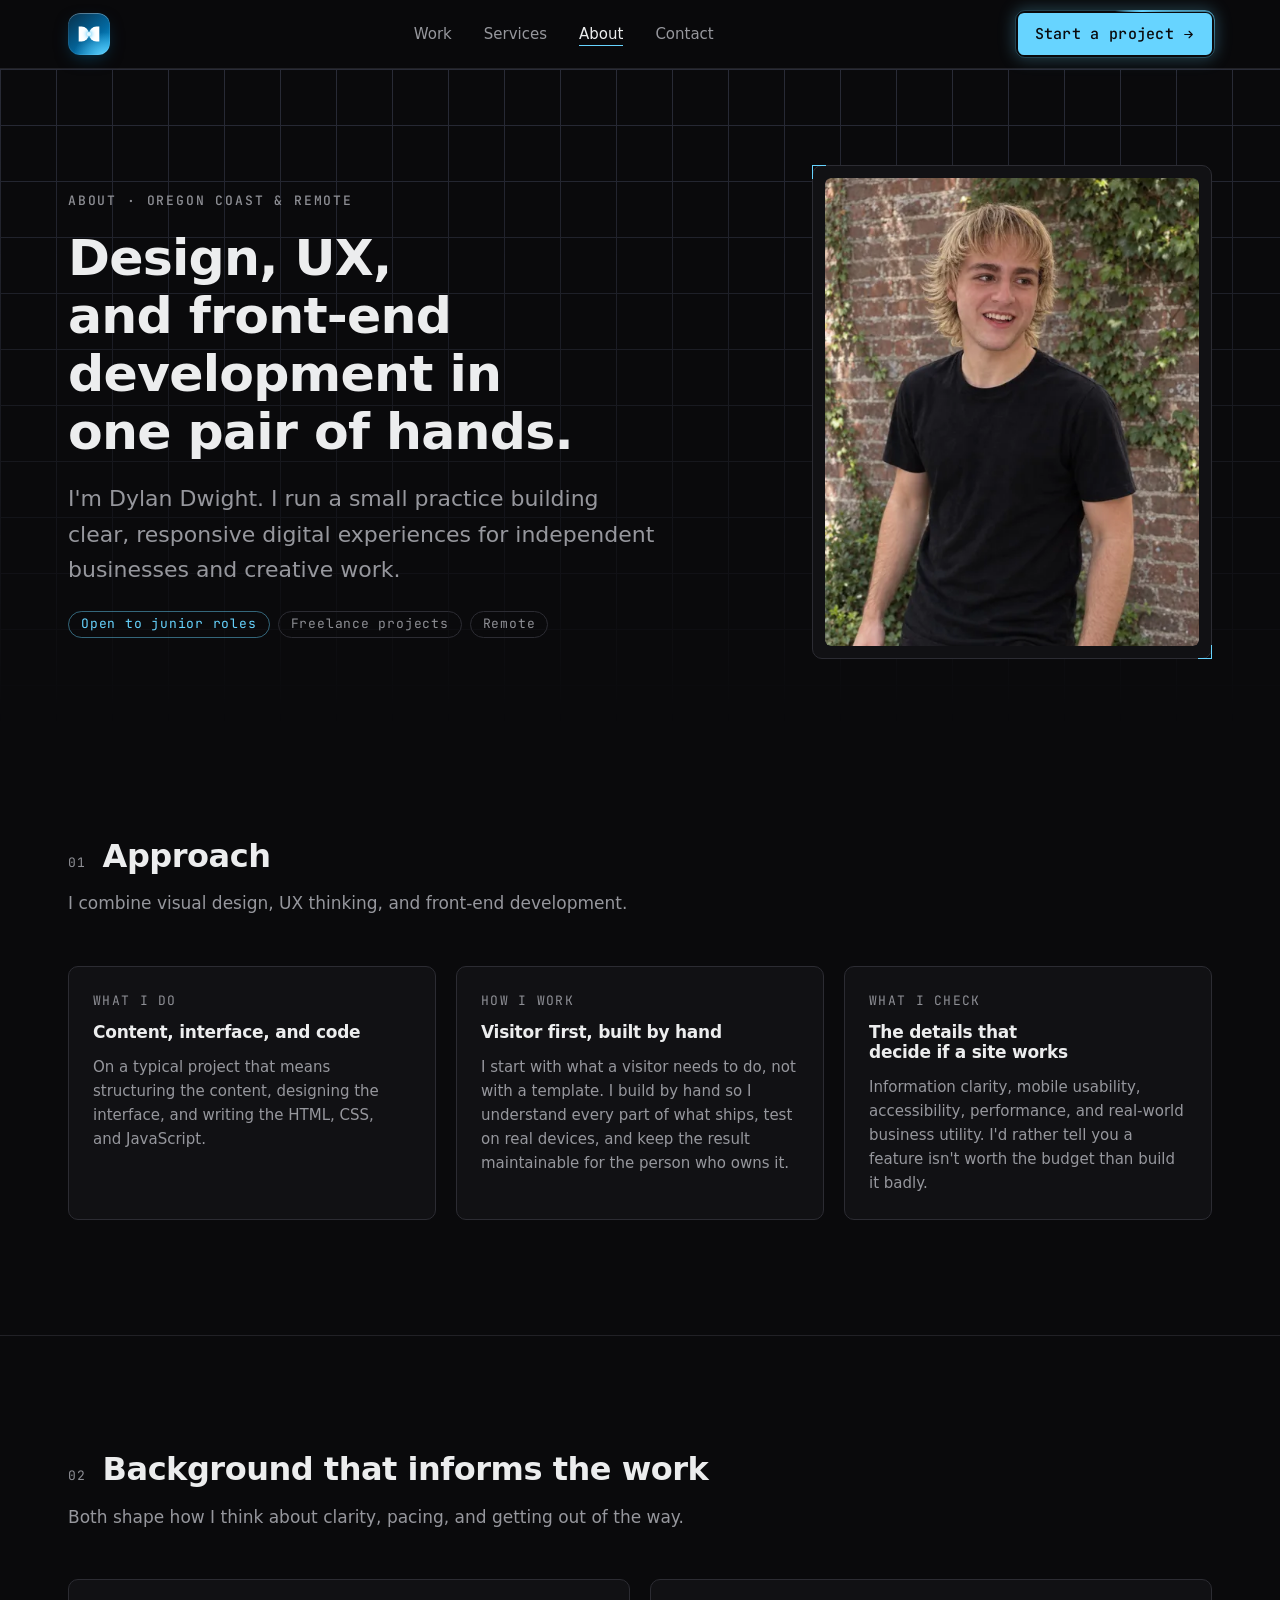
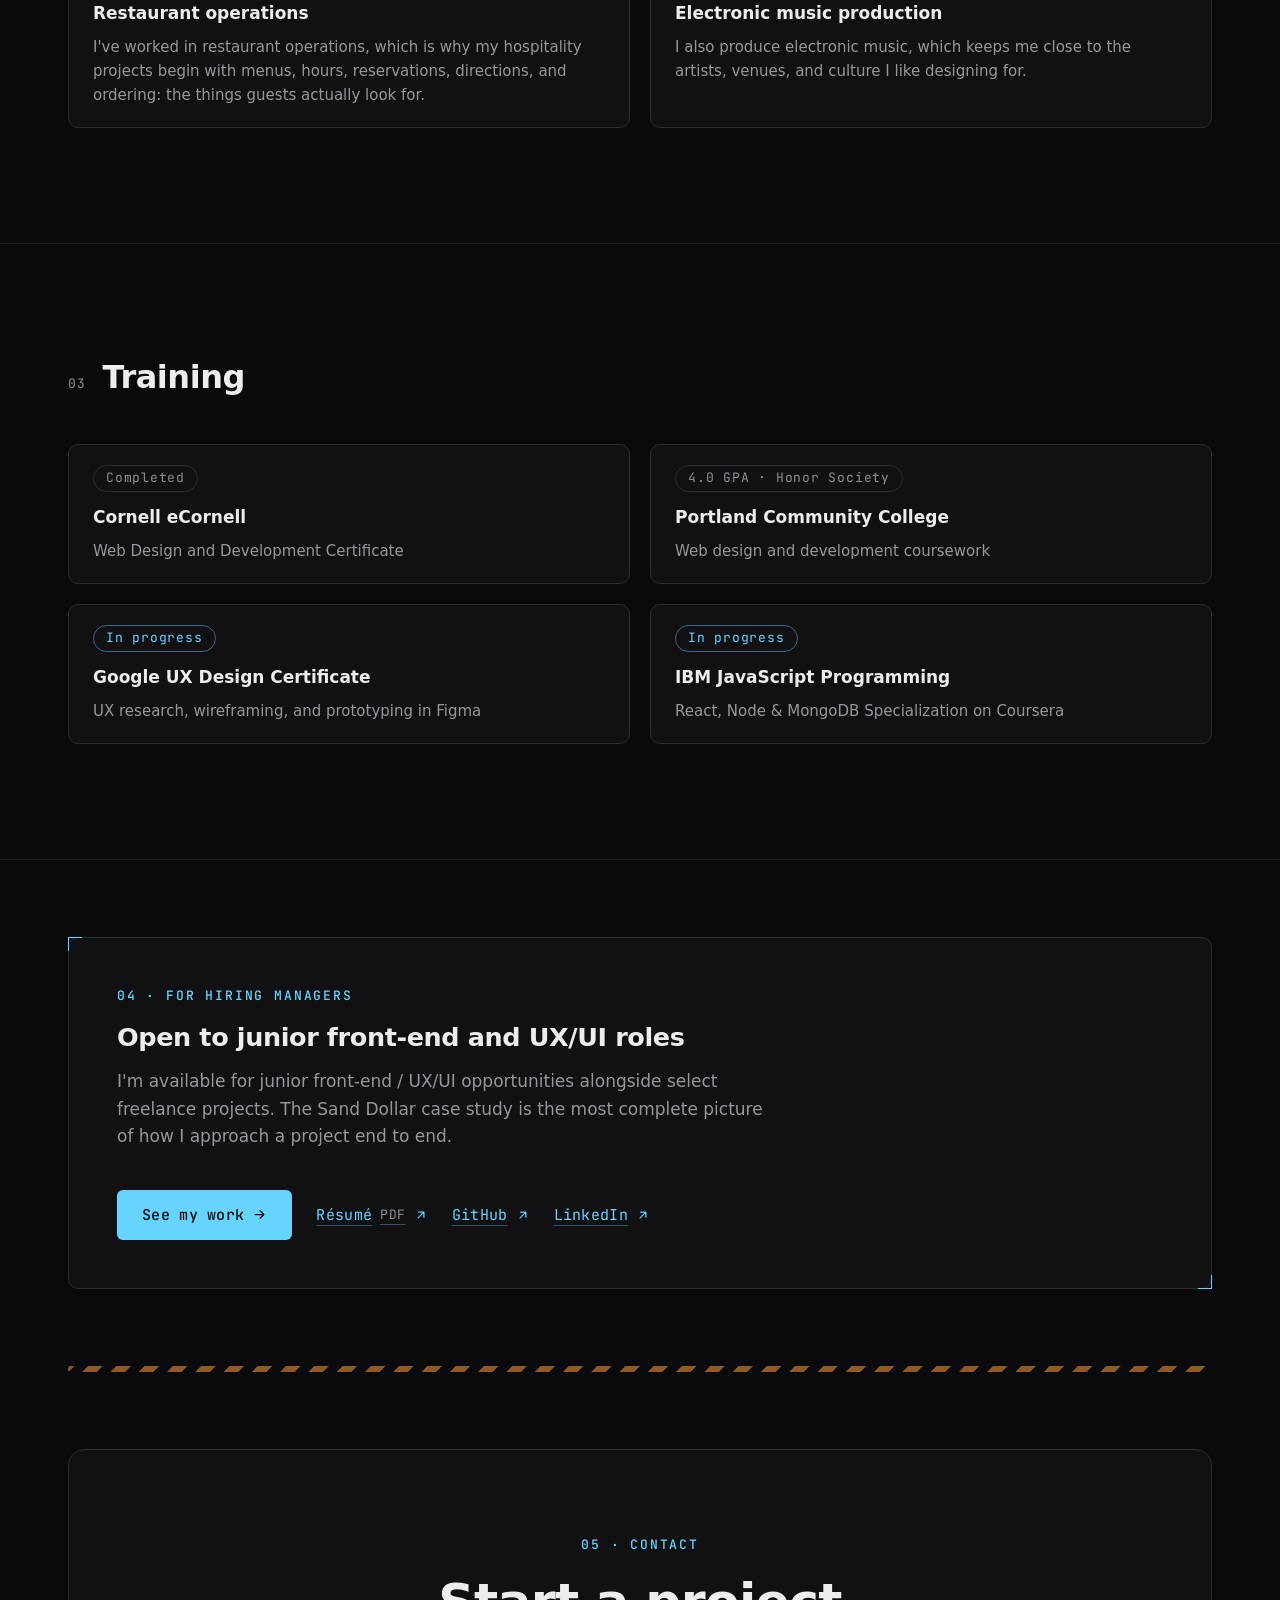
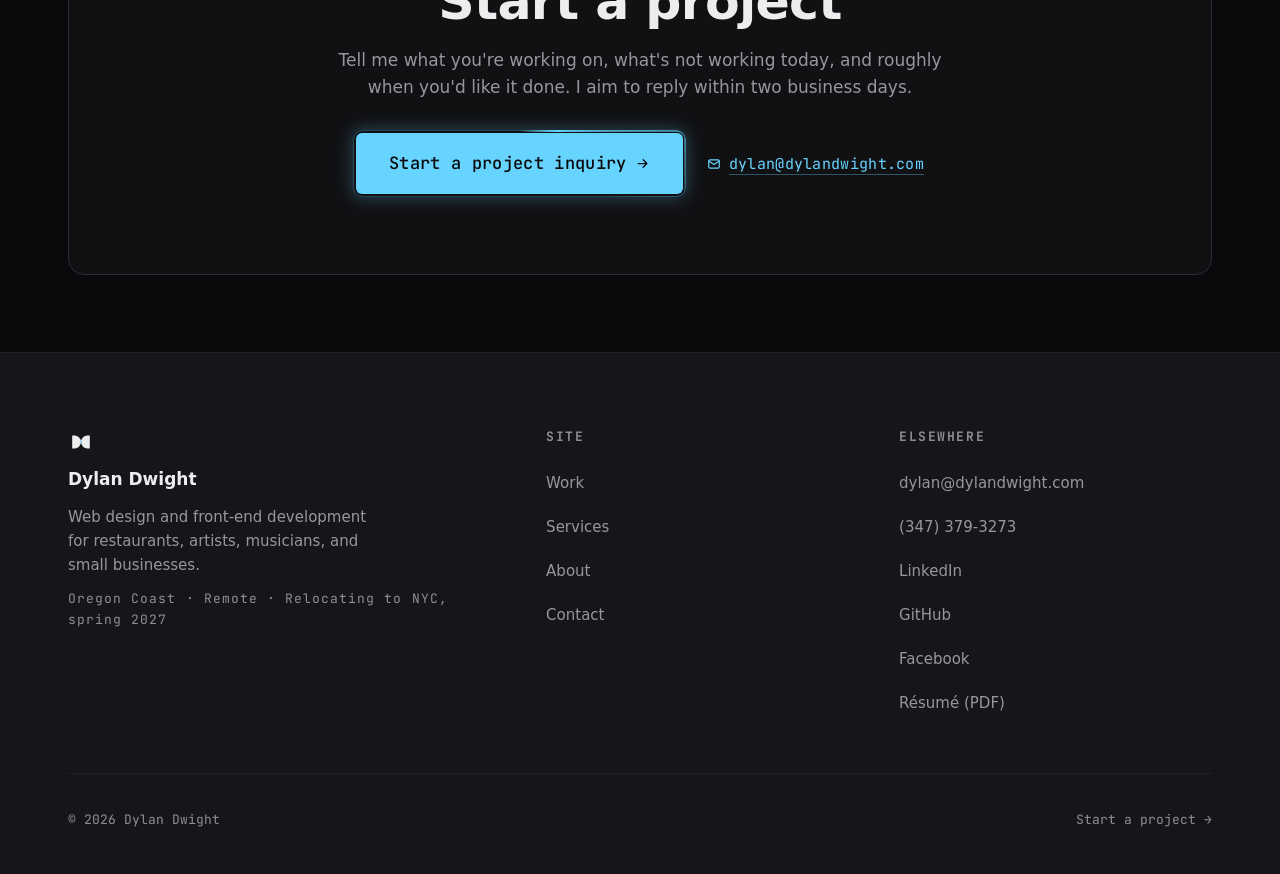
==== commit c347b001: "Lead with Dylan Dwight; keep dylandwight.com as the URL Titles, share tags, footer brand, WebSite sc" ====
--- a/about/index.html
+++ b/about/index.html
@@ -3,7 +3,7 @@
 <head>
 <meta charset="UTF-8" />
 <meta name="viewport" content="width=device-width, initial-scale=1.0" />
-<title>About — dylandwight.com</title>
+<title>About — Dylan Dwight</title>
 <meta name="description" content="Dylan Dwight is a remote web designer and front-end developer combining visual design, UX thinking, and hand-coded front-end development for independent businesses and creative work." />
 <meta name="theme-color" content="#0a0a0c" />
 
@@ -11,16 +11,16 @@
 
 <meta property="og:type" content="website" />
 <meta property="og:url" content="https://dylandwight.com/about/" />
-<meta property="og:title" content="About — dylandwight.com" />
+<meta property="og:title" content="About — Dylan Dwight" />
 <meta property="og:description" content="Dylan Dwight is a remote web designer and front-end developer combining visual design, UX thinking, and hand-coded front-end development for independent businesses and creative work." />
-<meta property="og:site_name" content="dylandwight.com" />
+<meta property="og:site_name" content="Dylan Dwight" />
 <meta property="og:image" content="https://dylandwight.com/assets/og/og-about.png" />
 <meta property="og:image:width" content="1200" />
 <meta property="og:image:height" content="630" />
 <meta property="og:image:alt" content="About Dylan Dwight: design, UX, and front-end development in one pair of hands. Open to junior roles." />
 
 <meta name="twitter:card" content="summary_large_image" />
-<meta name="twitter:title" content="About — dylandwight.com" />
+<meta name="twitter:title" content="About — Dylan Dwight" />
 <meta name="twitter:description" content="Dylan Dwight is a remote web designer and front-end developer combining visual design, UX thinking, and hand-coded front-end development for independent businesses and creative work." />
 <meta name="twitter:image" content="https://dylandwight.com/assets/og/og-about.png" />
 <meta name="twitter:image:alt" content="About Dylan Dwight: design, UX, and front-end development in one pair of hands. Open to junior roles." />
@@ -56,7 +56,7 @@
     {
       "@type": "ProfessionalService",
       "@id": "https://dylandwight.com/#business",
-      "name": "dylandwight.com",
+      "name": "Dylan Dwight · Web Design",
       "url": "https://dylandwight.com/",
       "email": "dylan@dylandwight.com",
       "telephone": "+1-347-379-3273",
@@ -81,7 +81,7 @@
       "@type": "WebSite",
       "@id": "https://dylandwight.com/#website",
       "url": "https://dylandwight.com/",
-      "name": "dylandwight.com",
+      "name": "Dylan Dwight",
       "publisher": { "@id": "https://dylandwight.com/#business" }
     }
   ]
@@ -266,7 +266,7 @@
     <div class="footer-grid">
       <div class="footer-brand">
         <svg class="logo-mark" viewBox="0 0 64 60" fill="none" aria-hidden="true"><path d="M10 14 H16 A16 16 0 0 1 16 46 H10 Z" fill="currentColor"/><path d="M54 14 H48 A16 16 0 0 0 48 46 H54 Z" fill="currentColor"/><circle class="logo-node" cx="32" cy="30" r="2.5"/></svg>
-        <strong>dylandwight.com</strong>
+        <strong>Dylan Dwight</strong>
         <p>Web design and front-end development for restaurants, artists, musicians, and small businesses.</p>
         <span class="mono">Oregon Coast · Remote · Relocating to NYC, spring 2027</span>
       </div>
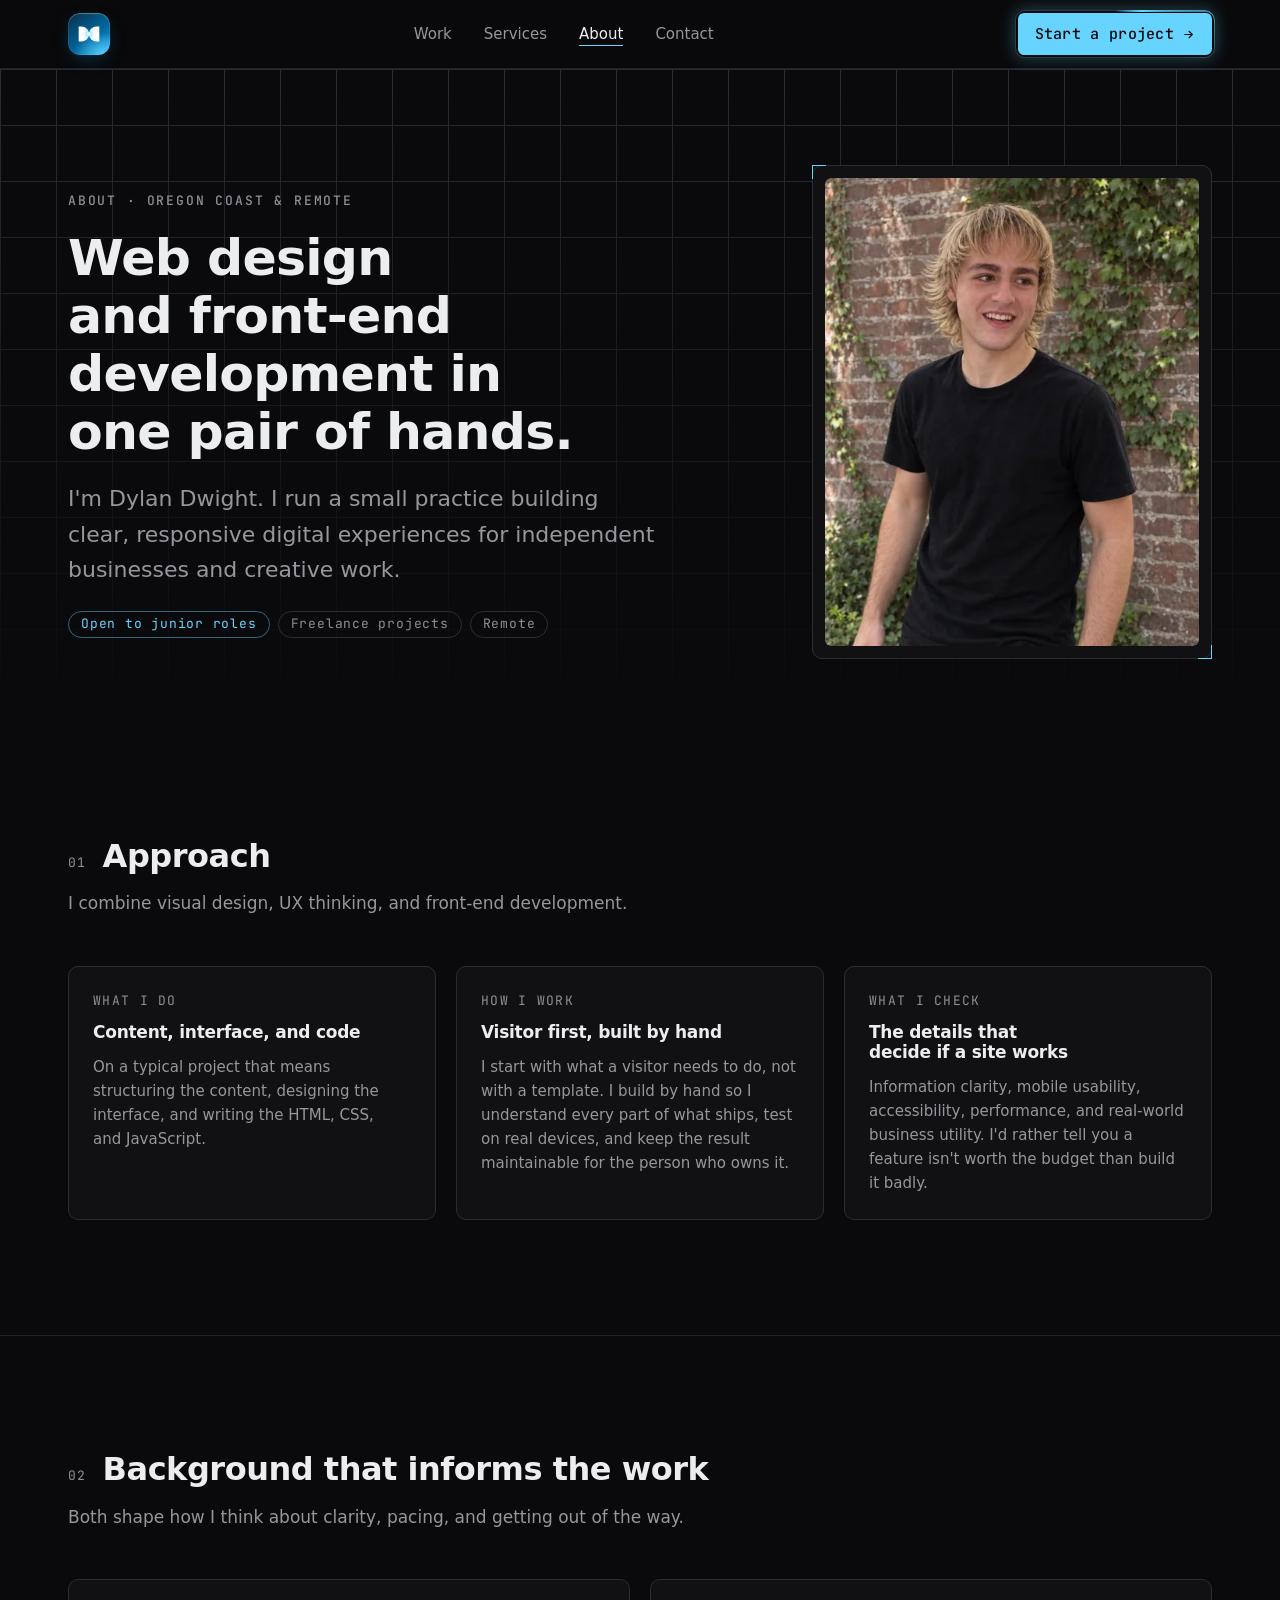
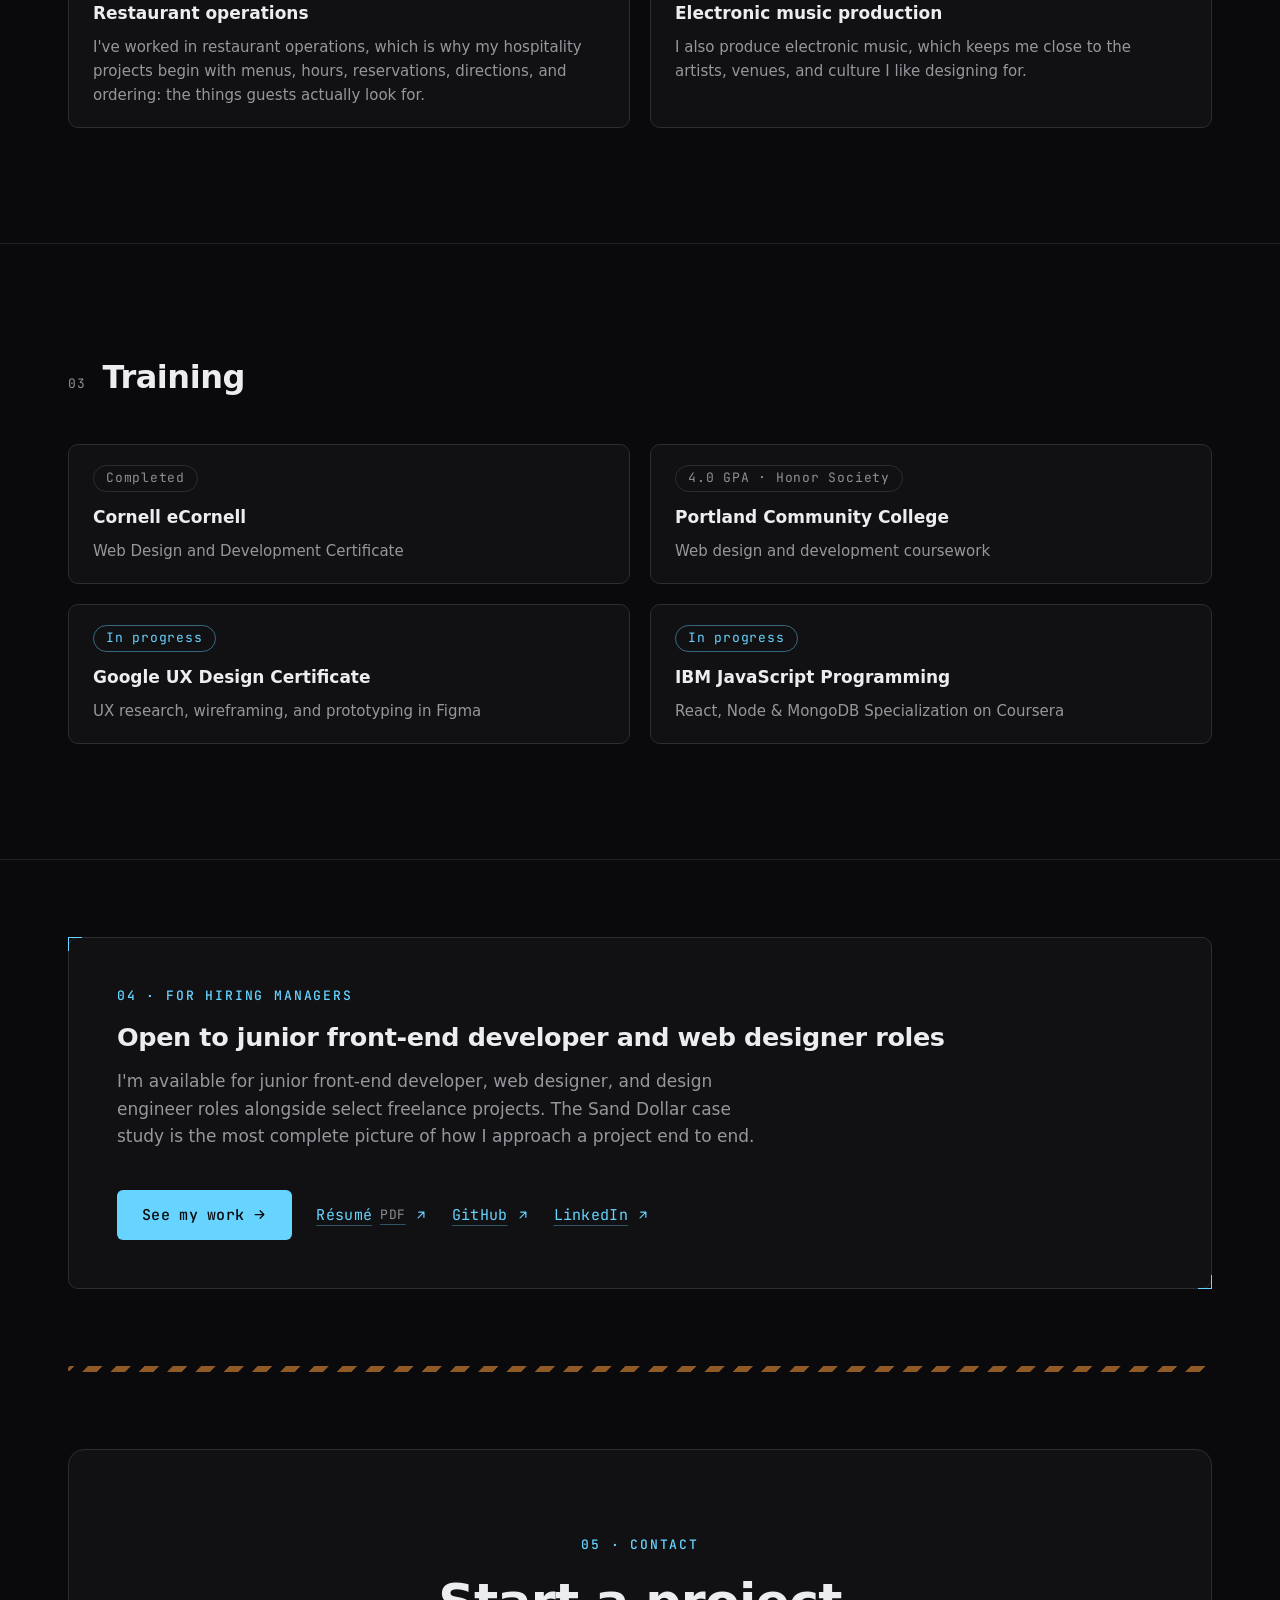
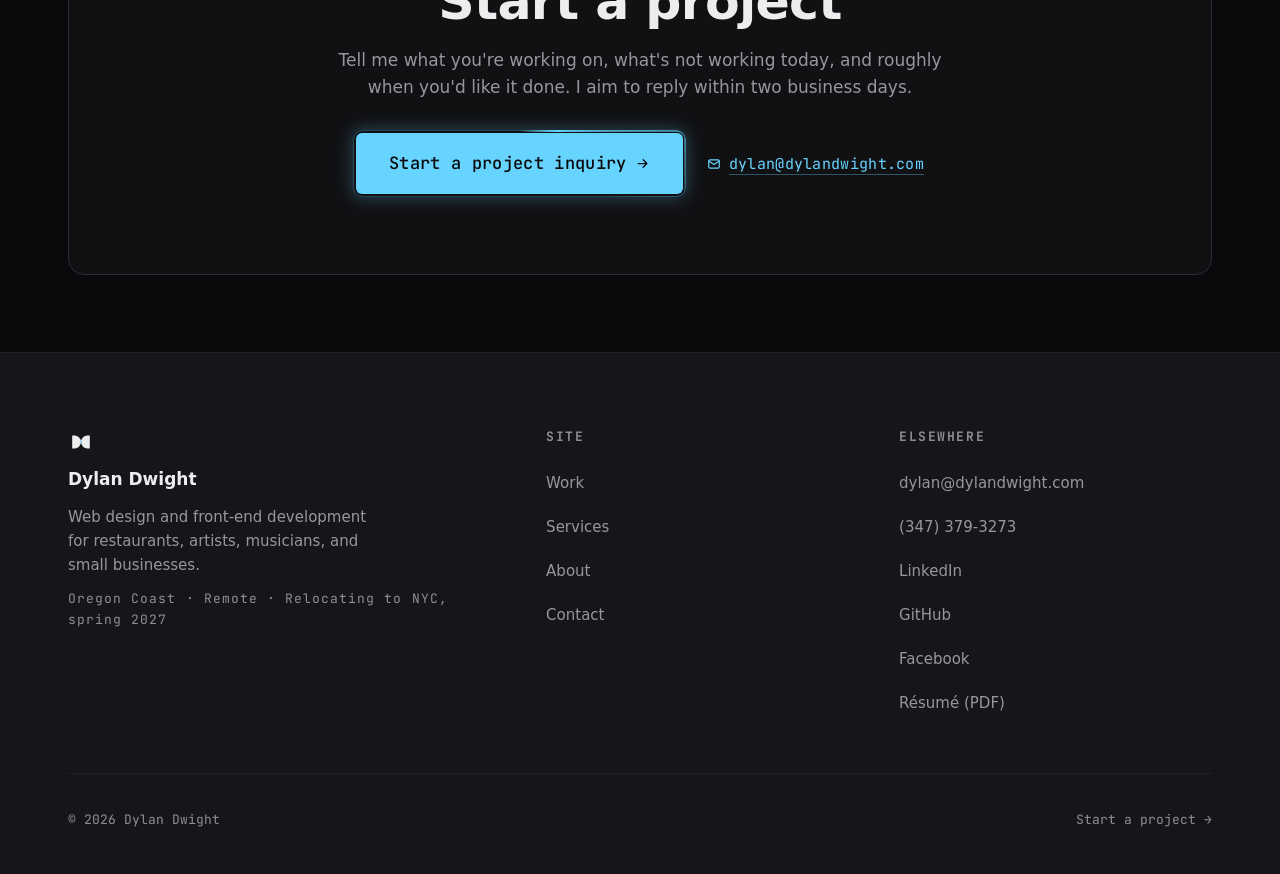
==== commit 4732b17a: "Lead with front-end developer / web designer instead of UX/UI Update hiring copy on Home and About, " ====
--- a/about/index.html
+++ b/about/index.html
@@ -17,13 +17,13 @@
 <meta property="og:image" content="https://dylandwight.com/assets/og/og-about.png" />
 <meta property="og:image:width" content="1200" />
 <meta property="og:image:height" content="630" />
-<meta property="og:image:alt" content="About Dylan Dwight: design, UX, and front-end development in one pair of hands. Open to junior roles." />
+<meta property="og:image:alt" content="About Dylan Dwight: web design and front-end development in one pair of hands. Open to junior roles." />
 
 <meta name="twitter:card" content="summary_large_image" />
 <meta name="twitter:title" content="About — Dylan Dwight" />
 <meta name="twitter:description" content="Dylan Dwight is a remote web designer and front-end developer combining visual design, UX thinking, and hand-coded front-end development for independent businesses and creative work." />
 <meta name="twitter:image" content="https://dylandwight.com/assets/og/og-about.png" />
-<meta name="twitter:image:alt" content="About Dylan Dwight: design, UX, and front-end development in one pair of hands. Open to junior roles." />
+<meta name="twitter:image:alt" content="About Dylan Dwight: web design and front-end development in one pair of hands. Open to junior roles." />
 
 <link rel="icon" href="/assets/favicon.svg" type="image/svg+xml" />
 <link rel="icon" href="/assets/favicon-32.png" sizes="32x32" type="image/png" />
@@ -155,7 +155,7 @@
       <div class="about-grid">
         <div>
           <span class="eyebrow">About · Oregon Coast &amp; Remote</span>
-          <h1 id="page-heading">Design, UX, and front-end development in one pair of hands.</h1>
+          <h1 id="page-heading">Web design and front-end development in one pair of hands.</h1>
           <p class="lede">I'm Dylan Dwight. I run a small practice building clear, responsive digital experiences for independent businesses and creative work.</p>
           <div class="hero-chips">
             <span class="label-chip label-chip--accent">Open to junior roles</span>
@@ -229,8 +229,8 @@
     <div class="wrap">
       <div class="corner-panel hiring-panel" data-reveal>
         <span class="eyebrow eyebrow--accent">04 · For hiring managers</span>
-        <h2 id="hiring-heading">Open to junior front-end and UX/UI roles</h2>
-        <p class="lede">I'm available for junior front-end / UX/UI opportunities alongside select freelance projects. The Sand Dollar case study is the most complete picture of how I approach a project end to end.</p>
+        <h2 id="hiring-heading">Open to junior front-end developer and web designer roles</h2>
+        <p class="lede">I'm available for junior front-end developer, web designer, and design engineer roles alongside select freelance projects. The Sand Dollar case study is the most complete picture of how I approach a project end to end.</p>
         <div class="about-links">
           <a href="/work/" class="btn btn-primary">See my work <svg viewBox="0 0 24 24" fill="none" stroke="currentColor" stroke-width="2" stroke-linecap="round" stroke-linejoin="round" aria-hidden="true"><path d="M5 12h14M13 6l6 6-6 6"/></svg></a>
           <a href="/resume/dylan-dwight-resume.pdf" class="text-link" target="_blank" rel="noopener">Résumé <span class="work-card-meta">PDF</span> <svg viewBox="0 0 24 24" fill="none" stroke="currentColor" stroke-width="2" stroke-linecap="round" stroke-linejoin="round" aria-hidden="true"><path d="M7 17 17 7M8 7h9v9"/></svg><span class="sr-only"> (opens in a new tab)</span></a>
